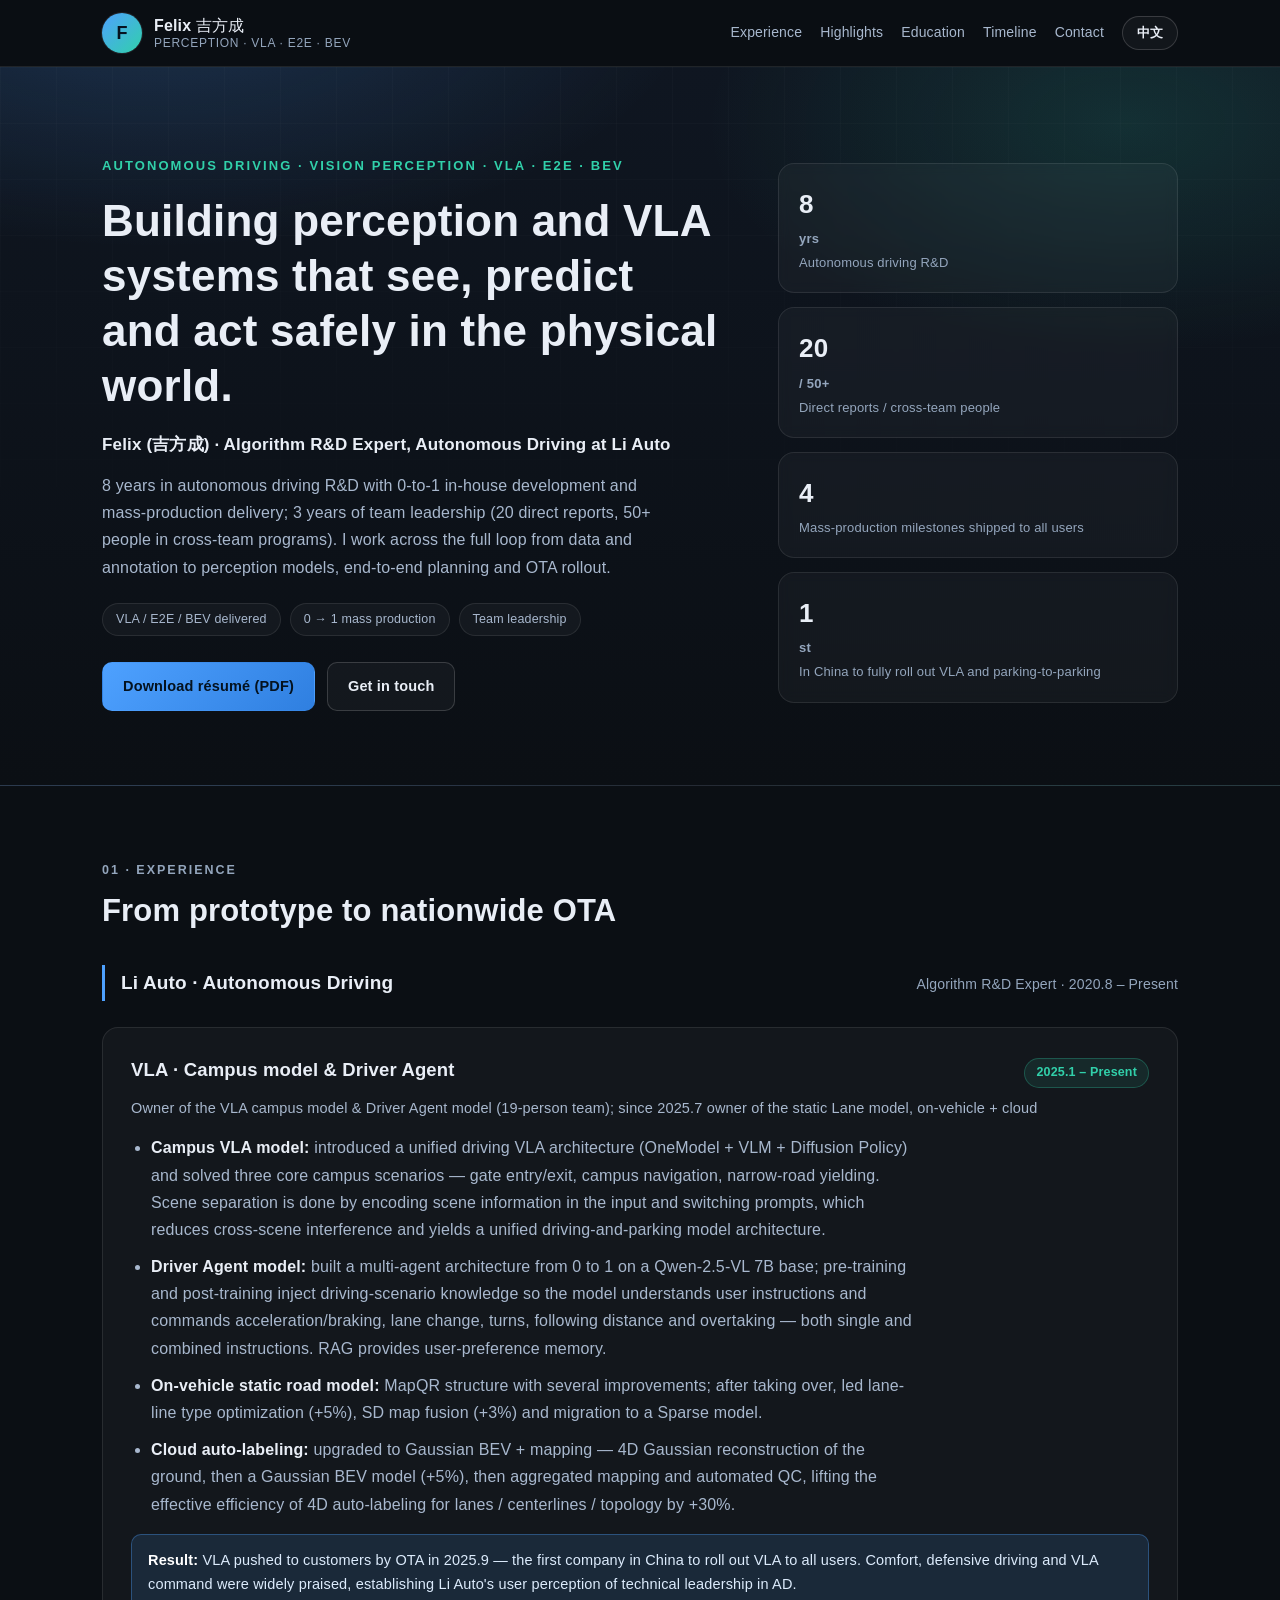
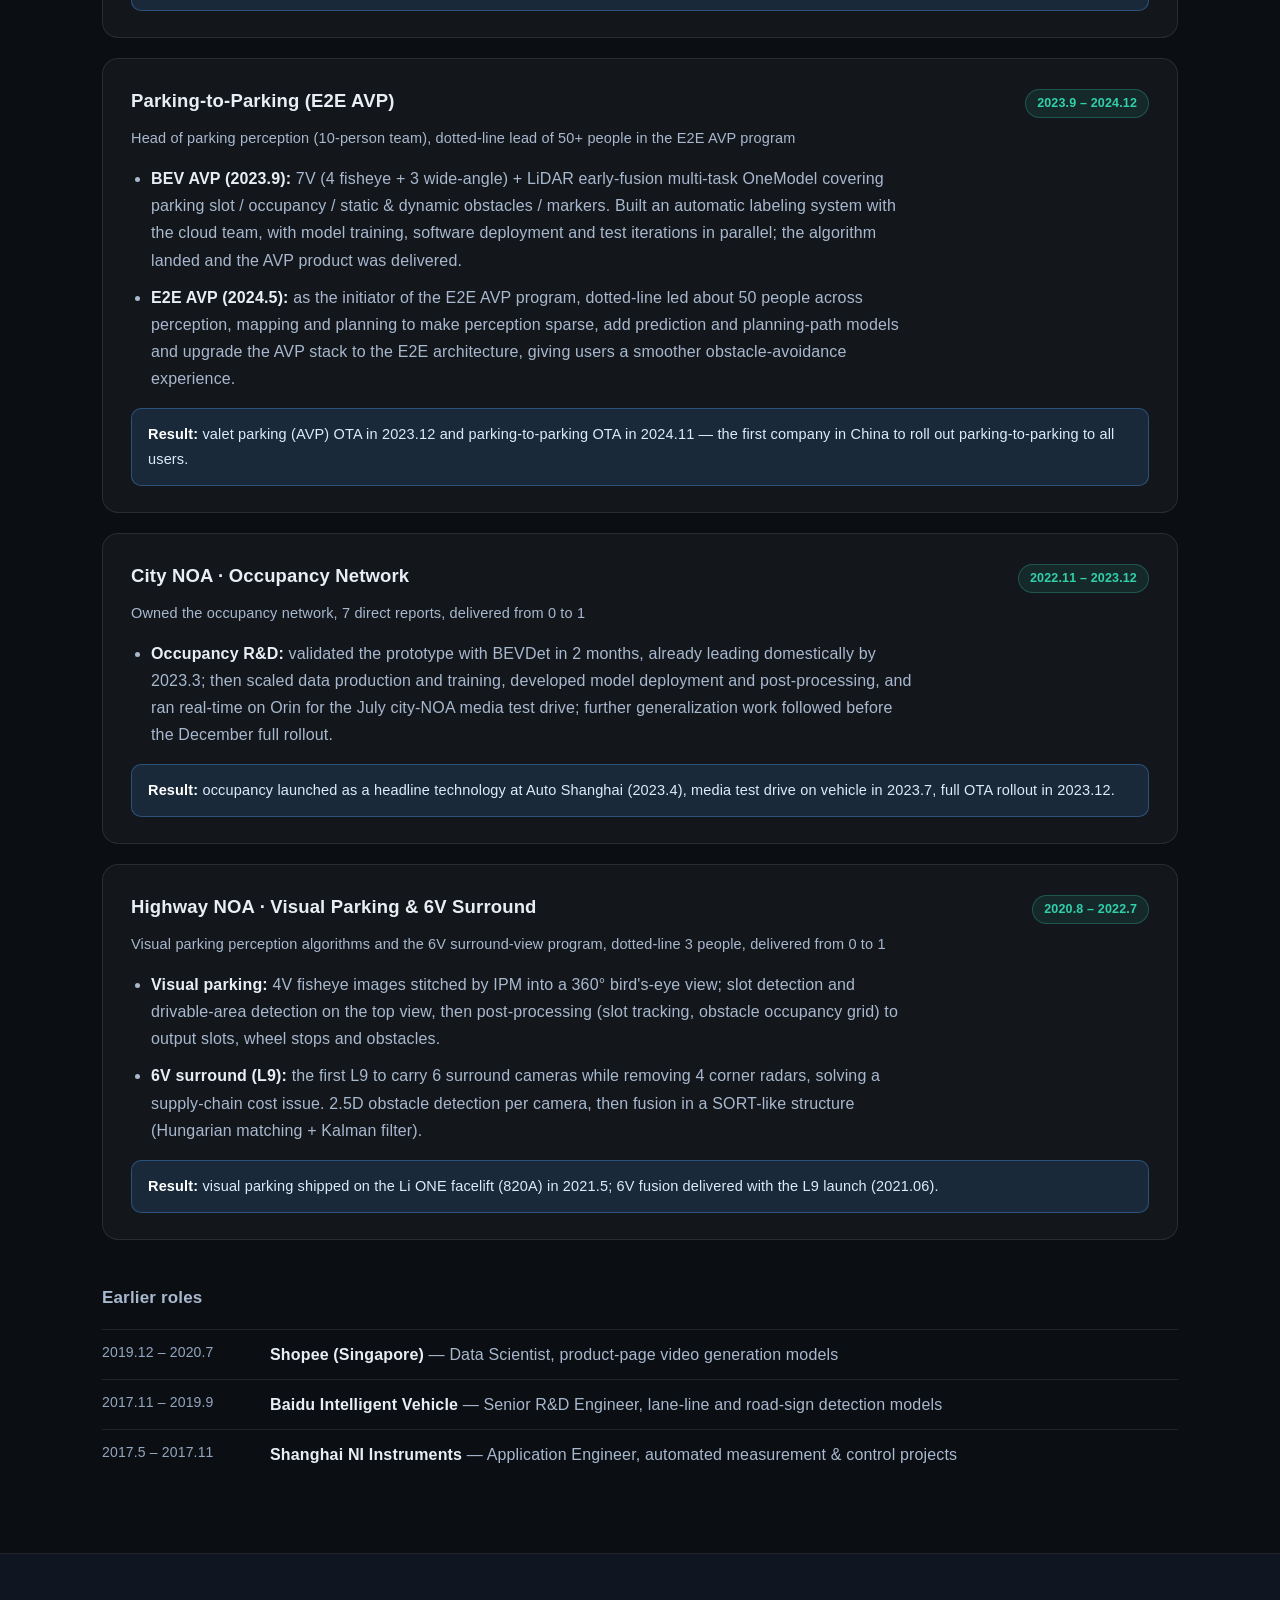
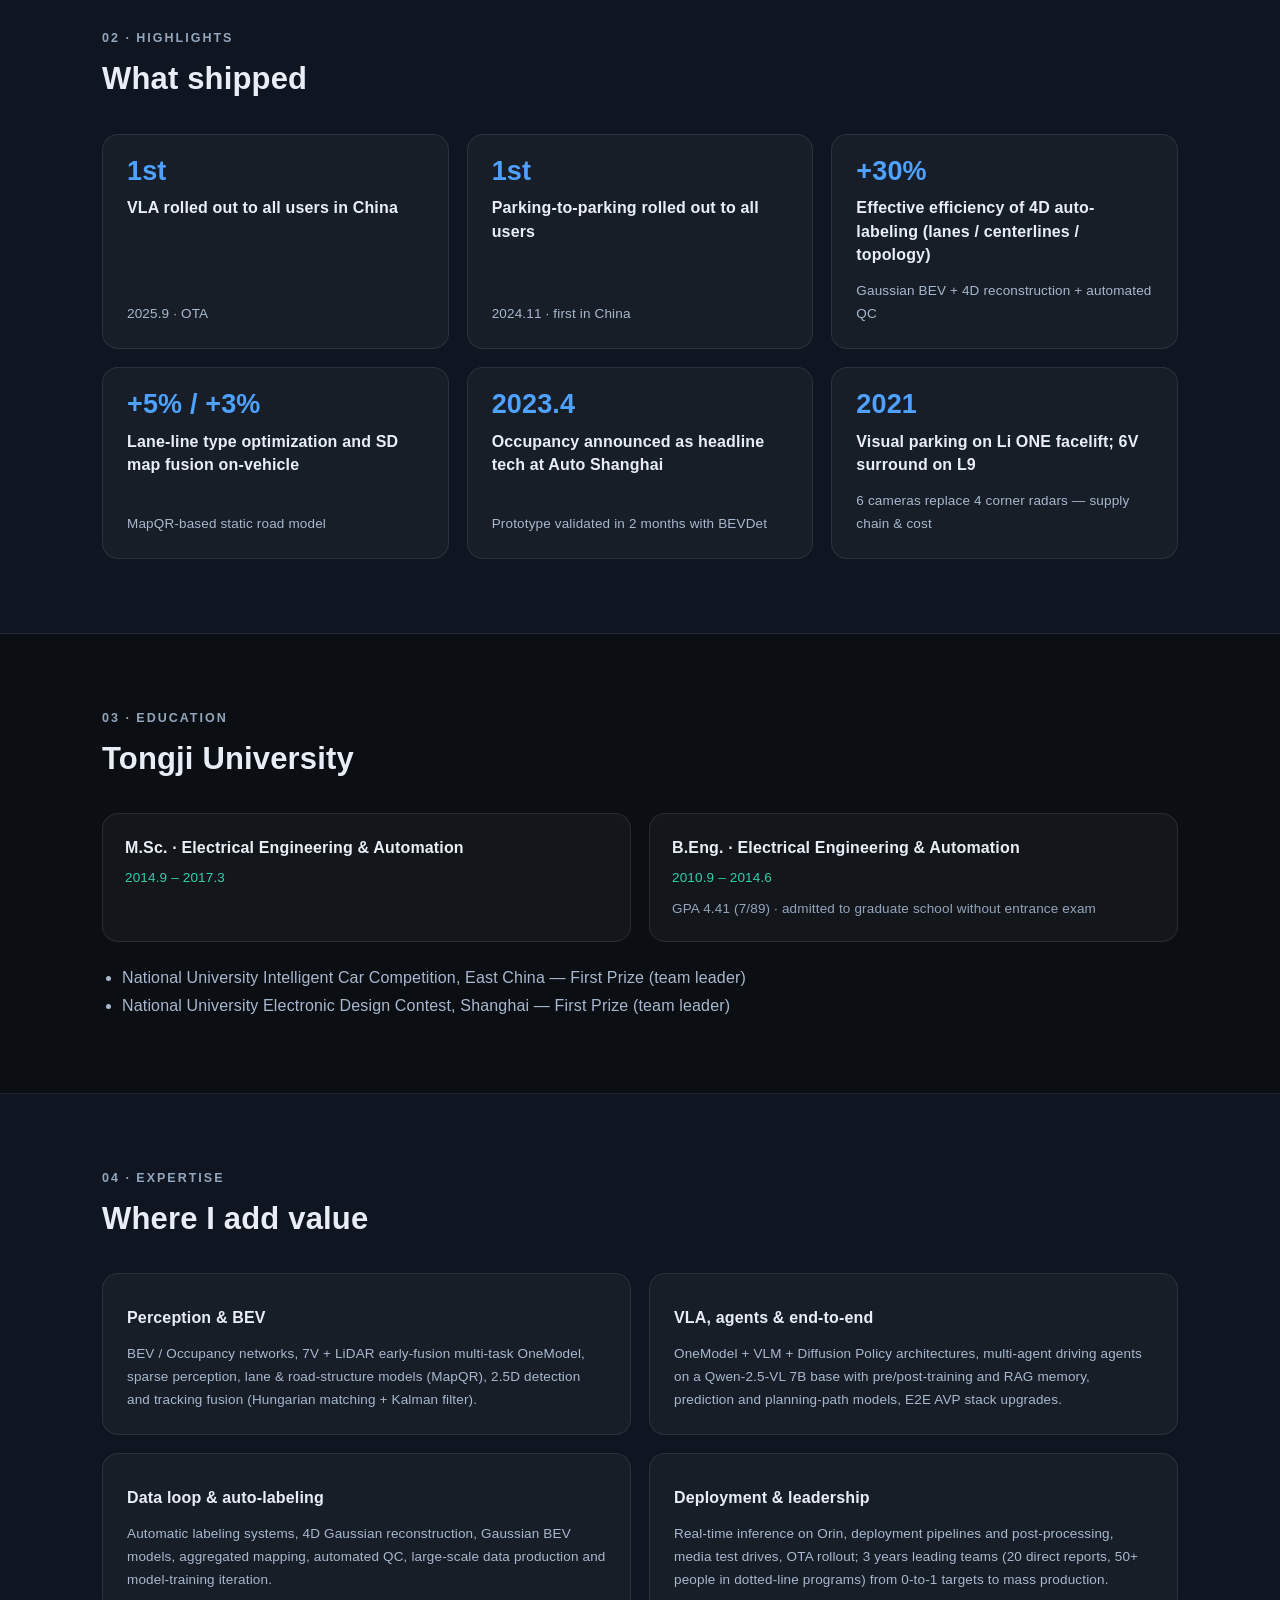
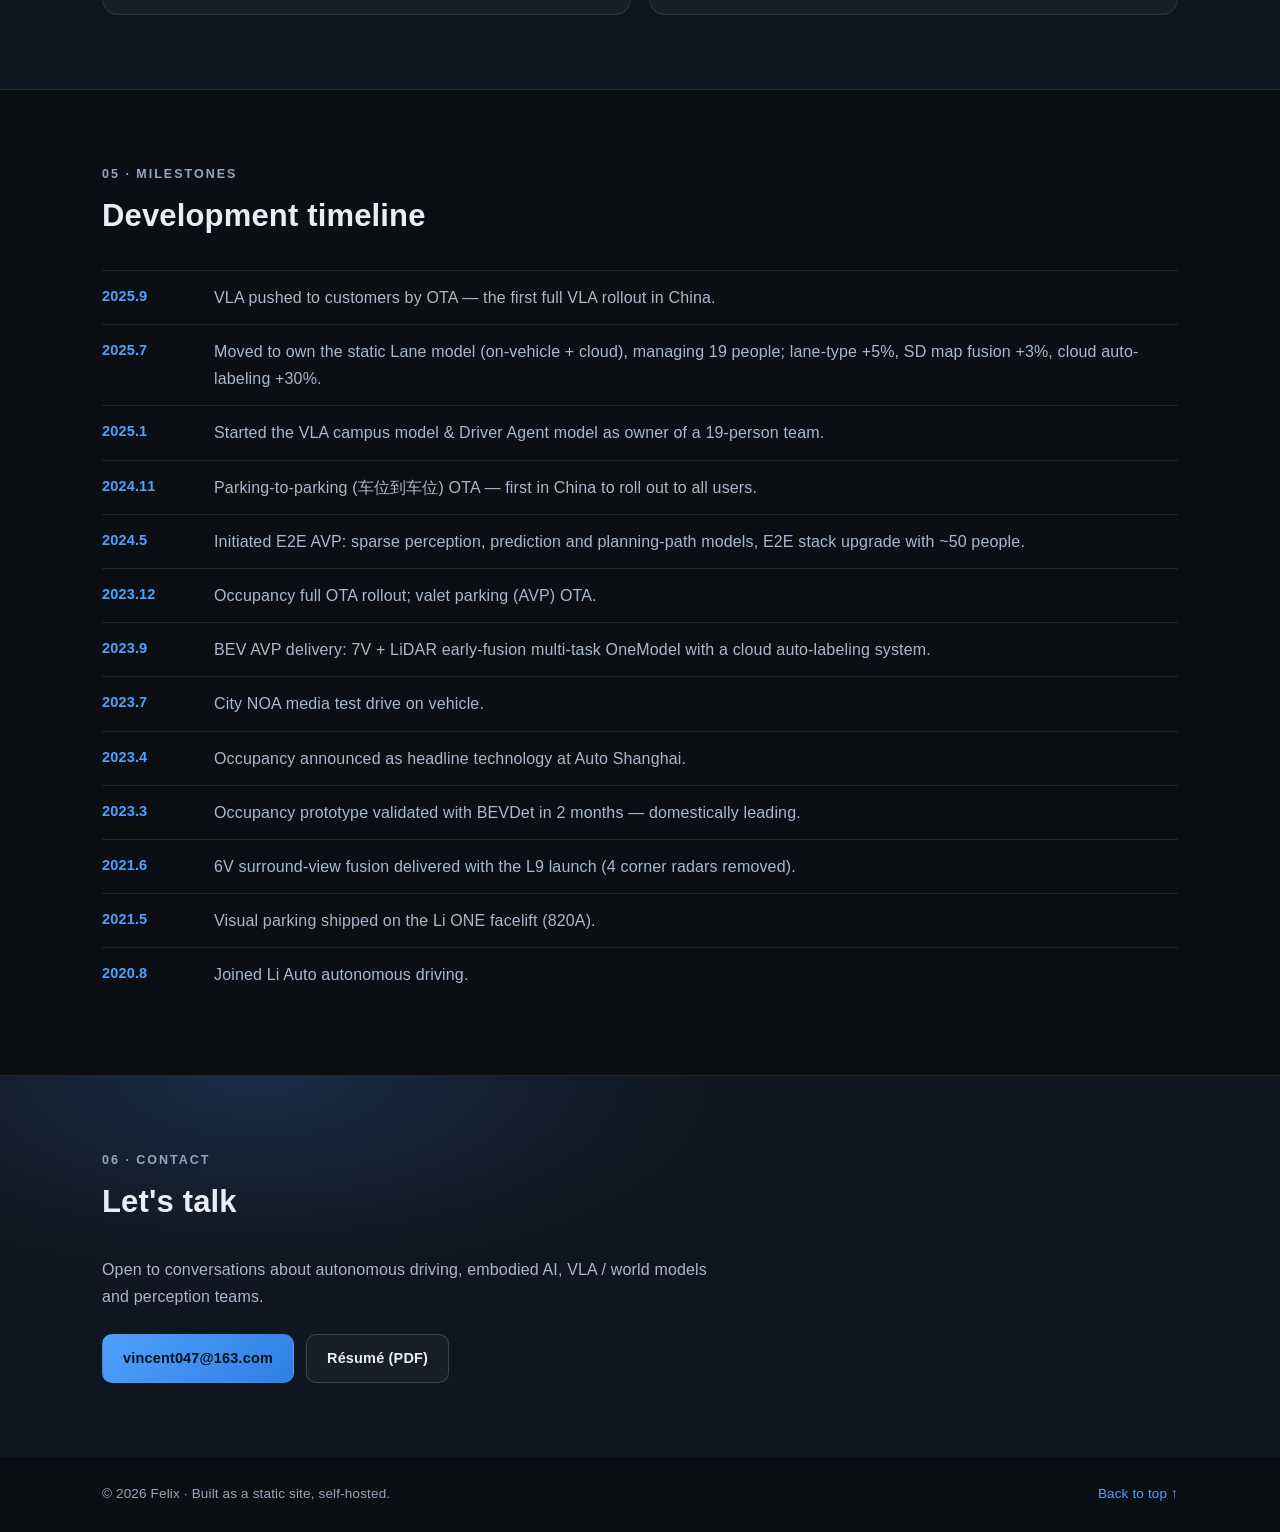
==== index.html @ 9f92edc9 "Personal site: perception · VLA · E2E · BEV (bilingual static page)" ====
<!DOCTYPE html>
<html lang="en">
<head>
<meta charset="utf-8">
<meta name="viewport" content="width=device-width, initial-scale=1">
<title>Felix 吉方成｜自动驾驶感知 · VLA · E2E · BEV</title>
<meta name="description" content="Felix（吉方成），理想汽车自动驾驶算法研发专家。8 年智能驾驶研发经历，3 年团队管理经验（实线 20 人 / 虚线 50+ 人），负责 VLA、E2E 车位到车位、BEV Occupancy、周视 6V 等从 0 到 1 自研与量产落地项目。">
<meta name="author" content="Felix">
<meta name="theme-color" content="#0b0f14">
<link rel="canonical" href="https://fangchengji.github.io/">
<link rel="icon" href="assets/img/favicon.svg" type="image/svg+xml">
<meta property="og:type" content="profile">
<meta property="og:title" content="Felix 吉方成｜自动驾驶感知 · VLA · E2E · BEV">
<meta property="og:description" content="8 年智能驾驶研发 · 3 年团队管理 · VLA / E2E / BEV 量产落地">
<link rel="stylesheet" href="assets/css/style.css">
<script type="application/ld+json">
{
  "@context": "https://schema.org",
  "@type": "Person",
  "url": "https://fangchengji.github.io/",
  "name": "Felix",
  "alternateName": "吉方成",
  "jobTitle": "自动驾驶算法研发专家 / Autonomous Driving Algorithm Expert",
  "worksFor": { "@type": "Organization", "name": "理想汽车", "alternateName": "Li Auto" },
  "alumniOf": { "@type": "CollegeOrUniversity", "name": "同济大学", "alternateName": "Tongji University" },
  "knowsAbout": ["Autonomous Driving", "Vision Perception", "VLA", "End-to-End Planning", "BEV", "Occupancy Network", "Data Loop"],
  "email": "mailto:vincent047@163.com",
  "sameAs": ["https://github.com/fangchengji"]
}
</script>
</head>
<body>

<header class="site-head" id="top">
  <div class="wrap head-inner">
    <a class="brand" href="#top">
      <span class="avatar">
        <span class="avatar-mono">F</span>
        <img src="assets/img/myphoto.jpg" alt="Felix" onerror="this.style.display='none'">
      </span>
      <span class="brand-text">
        <strong>Felix <span class="cn">吉方成</span></strong>
        <em>Perception · VLA · E2E · BEV</em>
      </span>
    </a>
    <nav class="menu">
      <a href="#experience" data-en="Experience" data-zh="工作经历">Experience</a>
      <a href="#highlights" data-en="Highlights" data-zh="代表成果">Highlights</a>
      <a href="#education" data-en="Education" data-zh="教育背景">Education</a>
      <a href="#news" data-en="Timeline" data-zh="项目时间线">Timeline</a>
      <a href="#contact" data-en="Contact" data-zh="联系方式">Contact</a>
      <button class="lang-toggle" id="langBtn" type="button" aria-label="Switch language">中文</button>
    </nav>
  </div>
</header>

<main>

<!-- ================= HERO ================= -->
<section class="hero">
  <div class="wrap hero-inner">
    <div class="hero-copy">
      <p class="kicker" data-en="Autonomous Driving · Vision Perception · VLA · E2E · BEV"
         data-zh="自动驾驶 · 视觉感知 · VLA · E2E · BEV">Autonomous Driving · Vision Perception · VLA · E2E · BEV</p>
      <h1 data-en="Building perception and VLA systems that see, predict and act safely in the physical world."
          data-zh="让智能驾驶系统看懂、预测，并在物理世界中安全地行动。">Building perception and VLA systems that see, predict and act safely in the physical world.</h1>
      <p class="hero-role" data-en="Felix (吉方成) · Algorithm R&amp;D Expert, Autonomous Driving at Li Auto"
         data-zh="Felix（吉方成）· 理想汽车 自动驾驶 算法研发专家">Felix (吉方成) · Algorithm R&amp;D Expert, Autonomous Driving at Li Auto</p>
      <p class="hero-focus" data-en="8 years in autonomous driving R&amp;D with 0-to-1 in-house development and mass-production delivery; 3 years of team leadership (20 direct reports, 50+ people in cross-team programs). I work across the full loop from data and annotation to perception models, end-to-end planning and OTA rollout."
         data-zh="8 年智能驾驶研发经历，有 0-1 自研量产落地经验；3 年团队管理经验，实线带 20 人团队，有虚线负责 50+ 人项目经验。工作在数据与标注、感知模型、端到端规划到 OTA 推送的完整闭环上。">8 years in autonomous driving R&amp;D with 0-to-1 in-house development and mass-production delivery; 3 years of team leadership (20 direct reports, 50+ people in cross-team programs). I work across the full loop from data and annotation to perception models, end-to-end planning and OTA rollout.</p>
      <div class="chips">
        <span class="chip" data-en="VLA / E2E / BEV delivered" data-zh="VLA / E2E / BEV 项目落地">VLA / E2E / BEV delivered</span>
        <span class="chip" data-en="0 → 1 mass production" data-zh="0 → 1 自研量产">0 → 1 mass production</span>
        <span class="chip" data-en="Team leadership" data-zh="团队管理">Team leadership</span>
      </div>
      <div class="actions">
        <a class="btn btn-primary" href="assets/Felix-resume-v0.4.3.pdf" download
           data-en="Download résumé (PDF)" data-zh="下载简历（PDF）">Download résumé (PDF)</a>
        <a class="btn" href="#contact" data-en="Get in touch" data-zh="联系我">Get in touch</a>
      </div>
    </div>

    <aside class="hero-stats">
      <div class="stat">
        <b>8<span data-en=" yrs" data-zh=" 年"> yrs</span></b>
        <span data-en="Autonomous driving R&amp;D" data-zh="智能驾驶研发经历">Autonomous driving R&amp;D</span>
      </div>
      <div class="stat">
        <b>20<span data-en=" / 50+" data-zh=" / 50+"> / 50+</span></b>
        <span data-en="Direct reports / cross-team people" data-zh="实线团队 / 虚线项目人数">Direct reports / cross-team people</span>
      </div>
      <div class="stat">
        <b>4</b>
        <span data-en="Mass-production milestones shipped to all users" data-zh="国内/全量量产交付里程碑">Mass-production milestones shipped to all users</span>
      </div>
      <div class="stat">
        <b>1<span data-en="st" data-zh="st">st</span></b>
        <span data-en="In China to fully roll out VLA and parking-to-parking" data-zh="国内首个 VLA / 车位到车位全量推送">In China to fully roll out VLA and parking-to-parking</span>
      </div>
    </aside>
  </div>
</section>

<!-- ================= EXPERIENCE ================= -->
<section id="experience" class="section">
  <div class="wrap">
    <p class="section-kicker" data-en="01 · Experience" data-zh="01 · 工作经历">01 · Experience</p>
    <h2 data-en="From prototype to nationwide OTA" data-zh="从原型验证到全量 OTA 推送">From prototype to nationwide OTA</h2>

    <div class="org-head">
      <div class="org-name"><span data-en="Li Auto · Autonomous Driving" data-zh="理想汽车 · 自动驾驶">Li Auto · Autonomous Driving</span></div>
      <div class="org-role" data-en="Algorithm R&amp;D Expert · 2020.8 – Present" data-zh="算法研发专家 · 2020.8 – 至今">Algorithm R&amp;D Expert · 2020.8 – Present</div>
    </div>

    <!-- VLA -->
    <article class="project">
      <header>
        <h3><span data-en="VLA · Campus model &amp; Driver Agent" data-zh="VLA 项目">VLA · Campus model &amp; Driver Agent</span>
          <span class="period">2025.1 – <span data-en="Present" data-zh="至今">Present</span></span></h3>
        <p class="role" data-en="Owner of the VLA campus model &amp; Driver Agent model (19-person team); since 2025.7 owner of the static Lane model, on-vehicle + cloud"
           data-zh="VLA 园区模型 &amp; 司机 Agent 模型负责人，管理 19 人团队；2025.7 起负责静态模型（Lane model）车端与云端">Owner of the VLA campus model &amp; Driver Agent model (19-person team); since 2025.7 owner of the static Lane model, on-vehicle + cloud</p>
      </header>
      <ul>
        <li data-en="<b>Campus VLA model:</b> introduced a unified driving VLA architecture (OneModel + VLM + Diffusion Policy) and solved three core campus scenarios — gate entry/exit, campus navigation, narrow-road yielding. Scene separation is done by encoding scene information in the input and switching prompts, which reduces cross-scene interference and yields a unified driving-and-parking model architecture."
            data-zh="<b>VLA 园区模型：</b>提出行车 VLA 统一架构（OneModel + VLM + Diffusion Policy），结合园区场景重点解决 3 大问题——进出园区闸机 / 园区导航 / 窄路绕行让行；模型通过输入编码场景信息和切换 Prompt 进行场景区分，减少行车场景互相影响，形成行泊统一模型架构。"><b>Campus VLA model:</b> unified driving VLA architecture (OneModel + VLM + Diffusion Policy) solving gate entry/exit, campus navigation and narrow-road yielding; scene separation via encoded scene information and prompt switching, forming a unified driving-parking architecture.</li>
        <li data-en="<b>Driver Agent model:</b> built a multi-agent architecture from 0 to 1 on a Qwen-2.5-VL 7B base; pre-training and post-training inject driving-scenario knowledge so the model understands user instructions and commands acceleration/braking, lane change, turns, following distance and overtaking — both single and combined instructions. RAG provides user-preference memory."
            data-zh="<b>司机 Agent 模型：</b>与团队从 0 到 1 搭建 multi-agent 架构，以 Qwen-2.5-VL 7B 为基座，通过预训练和后训练注入驾驶场景知识，实现理解用户指令进行指挥加减速 / 变道 / 左右转 / 跟车远近 / 超车等动作，支持单指令与组合指令；并通过 RAG 技术实现用户偏好记忆功能。"><b>Driver Agent model:</b> multi-agent architecture from 0 to 1 on a Qwen-2.5-VL 7B base; pre/post-training inject driving knowledge; understands and executes acceleration, lane change, turns, following distance, overtaking (single and combined instructions); RAG-based preference memory.</li>
        <li data-en="<b>On-vehicle static road model:</b> MapQR structure with several improvements; after taking over, led lane-line type optimization (+5%), SD map fusion (+3%) and migration to a Sparse model."
            data-zh="<b>车端静态道路模型：</b>采用 MapQR 结构并结合多项改进；接手后带团队完成车道线类型优化（+5%）、SD 地图融合（+3%）、升级为 Sparse 模型方案等工作。"><b>On-vehicle static road model:</b> MapQR structure with multiple improvements; led lane-type optimization (+5%), SD map fusion (+3%) and migration to a sparse model.</li>
        <li data-en="<b>Cloud auto-labeling:</b> upgraded to Gaussian BEV + mapping — 4D Gaussian reconstruction of the ground, then a Gaussian BEV model (+5%), then aggregated mapping and automated QC, lifting the effective efficiency of 4D auto-labeling for lanes / centerlines / topology by +30%."
            data-zh="<b>云端自动标注：</b>方案升级为高斯 BEV + 建图。先对地面进行 4D 高斯重建，再接高斯 BEV 模型（+5%），最后进行聚合建图和自动化质检，实现道路车道线 / 中心线 / 拓扑 4D 自动标注有效率提升 +30%。"><b>Cloud auto-labeling:</b> Gaussian BEV + mapping — 4D Gaussian ground reconstruction, Gaussian BEV model (+5%), aggregated mapping and automated QC → +30% effective efficiency on 4D lane/centerline/topology auto-labeling.</li>
      </ul>
      <p class="result" data-en="<b>Result:</b> VLA pushed to customers by OTA in 2025.9 — the first company in China to roll out VLA to all users. Comfort, defensive driving and VLA command were widely praised, establishing Li Auto's user perception of technical leadership in AD."
         data-zh="<b>成果：</b>2025.9 VLA 项目 OTA 推送用户，是国内首个 VLA 全量推送用户的企业。舒适性 / 防御驾驶 / VLA 指挥获得用户广泛好评，为理想汽车在智驾领域树立技术领先的用户心智。"><b>Result:</b> VLA OTA-pushed to customers in 2025.9 — the first company in China to fully roll out VLA to all users.</p>
    </article>

    <!-- E2E AVP -->
    <article class="project">
      <header>
        <h3><span data-en="Parking-to-Parking (E2E AVP)" data-zh="车位到车位（E2E AVP）">Parking-to-Parking (E2E AVP)</span>
          <span class="period">2023.9 – 2024.12</span></h3>
        <p class="role" data-en="Head of parking perception (10-person team), dotted-line lead of 50+ people in the E2E AVP program"
           data-zh="泊车感知负责人，管理 10 人团队，虚线 lead 50+ 人共同开展 E2E AVP 项目">Head of parking perception (10-person team), dotted-line lead of 50+ people in the E2E AVP program</p>
      </header>
      <ul>
        <li data-en="<b>BEV AVP (2023.9):</b> 7V (4 fisheye + 3 wide-angle) + LiDAR early-fusion multi-task OneModel covering parking slot / occupancy / static &amp; dynamic obstacles / markers. Built an automatic labeling system with the cloud team, with model training, software deployment and test iterations in parallel; the algorithm landed and the AVP product was delivered."
            data-zh="<b>2023 年 9 月 BEV AVP：</b>负责 BEV 感知算法研发，采用 7V（4 鱼眼 + 3 广角）+ Lidar 的前融合多任务 Onemodel 方案，子任务包括车位 / Occupancy / 动静障碍物 / Marker；与云端协作搭建数据自动标注系统，同步进行模型训练和软件部署、测试迭代，最终算法落地并完成 AVP 产品交付。"><b>BEV AVP (2023.9):</b> 7V (4 fisheye + 3 wide) + LiDAR early-fusion multi-task OneModel for slots, occupancy, obstacles and markers; joint auto-labeling system with cloud; product delivered.</li>
        <li data-en="<b>E2E AVP (2024.5):</b> as the initiator of the E2E AVP program, dotted-line led about 50 people across perception, mapping and planning to make perception sparse, add prediction and planning-path models and upgrade the AVP stack to the E2E architecture, giving users a smoother obstacle-avoidance experience."
            data-zh="<b>2024 年 5 月 E2E AVP：</b>作为 E2E AVP 项目的发起人，虚线带领感知 / 建图 / 规划约 50 人，完成感知 Sparse 化，新增预测和 Planning path 模型，将 AVP 技术栈升级到最新的 E2E 架构，为用户提供更丝滑的障碍物绕行体验。"><b>E2E AVP (2024.5):</b> initiator of the program; dotted-line led ~50 people across perception, mapping and planning to sparse perception + prediction and planning-path models, upgrading AVP to an end-to-end stack.</li>
      </ul>
      <p class="result" data-en="<b>Result:</b> valet parking (AVP) OTA in 2023.12 and parking-to-parking OTA in 2024.11 — the first company in China to roll out parking-to-parking to all users."
         data-zh="<b>成果：</b>2023 年 12 月自主代客泊车（AVP）OTA 推送用户，2024 年 11 月车位到车位 OTA 推送用户，是国内首个实现车位到车位全量用户推送的企业，在行业内建立了一定的技术领先。"><b>Result:</b> AVP OTA in 2023.12; parking-to-parking OTA in 2024.11 — first in China to fully roll out parking-to-parking.</p>
    </article>

    <!-- City NOA -->
    <article class="project">
      <header>
        <h3><span data-en="City NOA · Occupancy Network" data-zh="城市导航辅助驾驶（NOA）· 占用网络">City NOA · Occupancy Network</span>
          <span class="period">2022.11 – 2023.12</span></h3>
        <p class="role" data-en="Owned the occupancy network, 7 direct reports, delivered from 0 to 1"
           data-zh="负责占用网络（Occupancy）开发，实线带 7 人下属，从 0 到 1 完成交付目标">Owned the occupancy network, 7 direct reports, delivered from 0 to 1</p>
      </header>
      <ul>
        <li data-en="<b>Occupancy R&amp;D:</b> validated the prototype with BEVDet in 2 months, already leading domestically by 2023.3; then scaled data production and training, developed model deployment and post-processing, and ran real-time on Orin for the July city-NOA media test drive; further generalization work followed before the December full rollout."
            data-zh="<b>Occupancy 研发：</b>用 2 个月时间以 Bevdet 快速完成原型技术探索验证，23 年 3 月在国内处于领先地位；之后进行规模化数据生产和模型训练，并开发模型部署和后处理，在 Orin 上流畅实时运行，完成 7 月的城市 NOA 媒体试驾；此后进一步优化解决泛化问题，在 12 月全量推送用户。"><b>Occupancy R&amp;D:</b> BEVDet prototype validated in 2 months (domestically leading by 2023.3); scaled data production and training; deployment and post-processing; real-time on Orin for the July city-NOA media test drive; generalization fixes before the December full rollout.</li>
      </ul>
      <p class="result" data-en="<b>Result:</b> occupancy launched as a headline technology at Auto Shanghai (2023.4), media test drive on vehicle in 2023.7, full OTA rollout in 2023.12."
         data-zh="<b>成果：</b>2023 年 4 月上海车展主打发布 Occupancy，并在 7 月上车媒体试驾，12 月全量 OTA 推送用户。"><b>Result:</b> occupancy announced at Auto Shanghai 2023.4, media test drive 2023.7, full OTA rollout 2023.12.</p>
    </article>

    <!-- Highway NOA -->
    <article class="project">
      <header>
        <h3><span data-en="Highway NOA · Visual Parking &amp; 6V Surround" data-zh="高速导航辅助驾驶（NOA）· 视觉泊车与周视 6V">Highway NOA · Visual Parking &amp; 6V Surround</span>
          <span class="period">2020.8 – 2022.7</span></h3>
        <p class="role" data-en="Visual parking perception algorithms and the 6V surround-view program, dotted-line 3 people, delivered from 0 to 1"
           data-zh="负责开发视觉泊车感知算法和周视 6V 项目，虚线带 3 人，从 0 到 1 完成交付目标">Visual parking perception algorithms and the 6V surround-view program, dotted-line 3 people, delivered from 0 to 1</p>
      </header>
      <ul>
        <li data-en="<b>Visual parking:</b> 4V fisheye images stitched by IPM into a 360° bird's-eye view; slot detection and drivable-area detection on the top view, then post-processing (slot tracking, obstacle occupancy grid) to output slots, wheel stops and obstacles."
            data-zh="<b>视觉泊车：</b>基于 4V 鱼眼相机图像，IPM 拼接为俯视 360 度图像，在俯视图上用模型进行车位检测和可行驶区域检测；再经过后处理（车位跟踪，障碍物栅格建图），最终输出车位、阻车器、障碍物。"><b>Visual parking:</b> 4V fisheye → IPM-stitched 360° bird's-eye view; slot and drivable-area detection, then post-processing (slot tracking, occupancy grid) to output slots, wheel stops and obstacles.</li>
        <li data-en="<b>6V surround (L9):</b> the first L9 to carry 6 surround cameras while removing 4 corner radars, solving a supply-chain cost issue. 2.5D obstacle detection per camera, then fusion in a SORT-like structure (Hungarian matching + Kalman filter)."
            data-zh="<b>周视 6V：</b>L9 首次搭载 6 路周视相机，并取消 4 个角雷达，解决供应链问题并降本；方案在周视 6 个相机分别进行 2.5D 障碍物检测，再将检测结果进行融合；融合采用与 SORT 类似的结构，匈牙利匹配 + 卡尔曼滤波。"><b>6V surround (L9):</b> first L9 with 6 surround cameras and no corner radars (supply chain + cost); per-camera 2.5D obstacle detection fused with Hungarian matching + Kalman filter.</li>
      </ul>
      <p class="result" data-en="<b>Result:</b> visual parking shipped on the Li ONE facelift (820A) in 2021.5; 6V fusion delivered with the L9 launch (2021.06)."
         data-zh="<b>成果：</b>视觉泊车 2021 年 5 月在理想 One 改款（820A）上线，6V 融合随 L9 发布（21.06）交付。"><b>Result:</b> visual parking shipped on Li ONE facelift (820A) 2021.5; 6V fusion delivered with L9 launch (2021.06).</p>
    </article>

    <h3 class="sub-head" data-en="Earlier roles" data-zh="早期经历">Earlier roles</h3>
    <ul class="timeline-list">
      <li>
        <span class="when">2019.12 – 2020.7</span>
        <span class="what"><b>Shopee (Singapore)</b> — <span data-en="Data Scientist, product-page video generation models" data-zh="Data Scientist，从事商品主页视频生成模型研发">Data Scientist, product-page video generation models</span></span>
      </li>
      <li>
        <span class="when">2017.11 – 2019.9</span>
        <span class="what"><b data-en="Baidu Intelligent Vehicle" data-zh="百度智能汽车事业部">Baidu Intelligent Vehicle</b> — <span data-en="Senior R&amp;D Engineer, lane-line and road-sign detection models" data-zh="高级研发工程师，从事车道线 / 道路标牌检测模型研发">Senior R&amp;D Engineer, lane-line and road-sign detection models</span></span>
      </li>
      <li>
        <span class="when">2017.5 – 2017.11</span>
        <span class="what"><b data-en="Shanghai NI Instruments" data-zh="上海 NI 仪器有限公司">Shanghai NI Instruments</b> — <span data-en="Application Engineer, automated measurement &amp; control projects" data-zh="应用工程师，从事自动化测控项目研发和技术支持">Application Engineer, automated measurement &amp; control projects</span></span>
      </li>
    </ul>
  </div>
</section>

<!-- ================= HIGHLIGHTS ================= -->
<section id="highlights" class="section alt">
  <div class="wrap">
    <p class="section-kicker" data-en="02 · Highlights" data-zh="02 · 代表成果">02 · Highlights</p>
    <h2 data-en="What shipped" data-zh="已交付的成果">What shipped</h2>
    <div class="grid">
      <div class="card">
        <b class="metric">1<span data-en="st" data-zh="st">st</span></b>
        <h4 data-en="VLA rolled out to all users in China" data-zh="国内首个 VLA 全量推送用户">VLA rolled out to all users in China</h4>
        <p data-en="2025.9 · OTA" data-zh="2025.9 · OTA 推送">2025.9 · OTA</p>
      </div>
      <div class="card">
        <b class="metric">1<span data-en="st" data-zh="st">st</span></b>
        <h4 data-en="Parking-to-parking rolled out to all users" data-zh="国内首个车位到车位全量推送">Parking-to-parking rolled out to all users</h4>
        <p data-en="2024.11 · first in China" data-zh="2024.11 · 国内首个">2024.11 · first in China</p>
      </div>
      <div class="card">
        <b class="metric">+30%</b>
        <h4 data-en="Effective efficiency of 4D auto-labeling (lanes / centerlines / topology)" data-zh="道路车道线 / 中心线 / 拓扑 4D 自动标注有效率">Effective efficiency of 4D auto-labeling (lanes / centerlines / topology)</h4>
        <p data-en="Gaussian BEV + 4D reconstruction + automated QC" data-zh="高斯 BEV + 4D 重建 + 自动化质检">Gaussian BEV + 4D reconstruction + automated QC</p>
      </div>
      <div class="card">
        <b class="metric">+5% / +3%</b>
        <h4 data-en="Lane-line type optimization and SD map fusion on-vehicle" data-zh="车端车道线类型优化与 SD 地图融合">Lane-line type optimization and SD map fusion on-vehicle</h4>
        <p data-en="MapQR-based static road model" data-zh="基于 MapQR 的静态道路模型">MapQR-based static road model</p>
      </div>
      <div class="card">
        <b class="metric">2023.4</b>
        <h4 data-en="Occupancy announced as headline tech at Auto Shanghai" data-zh="上海车展主打发布 Occupancy">Occupancy announced as headline tech at Auto Shanghai</h4>
        <p data-en="Prototype validated in 2 months with BEVDet" data-zh="2 个月用 Bevdet 完成原型验证">Prototype validated in 2 months with BEVDet</p>
      </div>
      <div class="card">
        <b class="metric">2021</b>
        <h4 data-en="Visual parking on Li ONE facelift; 6V surround on L9" data-zh="视觉泊车上线理想 One 改款；L9 周视 6V">Visual parking on Li ONE facelift; 6V surround on L9</h4>
        <p data-en="6 cameras replace 4 corner radars — supply chain &amp; cost" data-zh="6 路周视替代 4 个角雷达，解决供应链并降本">6 cameras replace 4 corner radars — supply chain &amp; cost</p>
      </div>
    </div>
  </div>
</section>

<!-- ================= EDUCATION ================= -->
<section id="education" class="section">
  <div class="wrap">
    <p class="section-kicker" data-en="03 · Education" data-zh="03 · 教育背景">03 · Education</p>
    <h2 data-en="Tongji University" data-zh="同济大学">Tongji University</h2>
    <div class="two-col">
      <div class="edu">
        <b data-en="M.Sc. · Electrical Engineering &amp; Automation" data-zh="硕士 · 电气工程自动化">M.Sc. · Electrical Engineering &amp; Automation</b>
        <span class="when">2014.9 – 2017.3</span>
      </div>
      <div class="edu">
        <b data-en="B.Eng. · Electrical Engineering &amp; Automation" data-zh="本科 · 电气工程自动化">B.Eng. · Electrical Engineering &amp; Automation</b>
        <span class="when">2010.9 – 2014.6</span>
        <span class="note" data-en="GPA 4.41 (7/89) · admitted to graduate school without entrance exam" data-zh="GPA 4.41（7/89）· 免试推荐研究生">GPA 4.41 (7/89) · admitted to graduate school without entrance exam</span>
      </div>
    </div>
    <ul class="awards">
      <li data-en="National University Intelligent Car Competition, East China — First Prize (team leader)" data-zh="全国大学生智能车竞赛华东赛区一等奖（队长）">National University Intelligent Car Competition, East China — First Prize (team leader)</li>
      <li data-en="National University Electronic Design Contest, Shanghai — First Prize (team leader)" data-zh="全国大学生电子设计竞赛上海赛区一等奖（队长）">National University Electronic Design Contest, Shanghai — First Prize (team leader)</li>
    </ul>
  </div>
</section>

<!-- ================= SKILLS ================= -->
<section id="skills" class="section alt">
  <div class="wrap">
    <p class="section-kicker" data-en="04 · Expertise" data-zh="04 · 技术能力">04 · Expertise</p>
    <h2 data-en="Where I add value" data-zh="我的能力范围">Where I add value</h2>
    <div class="grid grid-2">
      <div class="card">
        <h4 data-en="Perception &amp; BEV" data-zh="感知与 BEV">Perception &amp; BEV</h4>
        <p data-en="BEV / Occupancy networks, 7V + LiDAR early-fusion multi-task OneModel, sparse perception, lane &amp; road-structure models (MapQR), 2.5D detection and tracking fusion (Hungarian matching + Kalman filter)." data-zh="BEV / Occupancy 网络、7V + Lidar 前融合多任务 OneModel、感知 Sparse 化、车道线/道路结构模型（MapQR）、2.5D 检测与跟踪融合（匈牙利匹配 + 卡尔曼滤波）。">BEV / Occupancy networks, 7V + LiDAR early-fusion multi-task OneModel, sparse perception, lane &amp; road-structure models (MapQR), 2.5D detection and tracking fusion.</p>
      </div>
      <div class="card">
        <h4 data-en="VLA, agents &amp; end-to-end" data-zh="VLA、Agent 与端到端">VLA, agents &amp; end-to-end</h4>
        <p data-en="OneModel + VLM + Diffusion Policy architectures, multi-agent driving agents on a Qwen-2.5-VL 7B base with pre/post-training and RAG memory, prediction and planning-path models, E2E AVP stack upgrades." data-zh="OneModel + VLM + Diffusion Policy 架构、以 Qwen-2.5-VL 7B 为基座的 multi-agent 司机模型（预训练/后训练 + RAG 记忆）、预测与 Planning path 模型、E2E AVP 技术栈升级。">OneModel + VLM + Diffusion Policy architectures, multi-agent driving agents on Qwen-2.5-VL 7B with pre/post-training and RAG memory, prediction and planning-path models, E2E stack upgrades.</p>
      </div>
      <div class="card">
        <h4 data-en="Data loop &amp; auto-labeling" data-zh="数据闭环与自动标注">Data loop &amp; auto-labeling</h4>
        <p data-en="Automatic labeling systems, 4D Gaussian reconstruction, Gaussian BEV models, aggregated mapping, automated QC, large-scale data production and model-training iteration." data-zh="数据自动标注系统、4D 高斯重建、高斯 BEV 模型、聚合建图、自动化质检、规模化数据生产与模型训练迭代。">Automatic labeling systems, 4D Gaussian reconstruction, Gaussian BEV models, aggregated mapping, automated QC, large-scale data production and training iteration.</p>
      </div>
      <div class="card">
        <h4 data-en="Deployment &amp; leadership" data-zh="部署与团队管理">Deployment &amp; leadership</h4>
        <p data-en="Real-time inference on Orin, deployment pipelines and post-processing, media test drives, OTA rollout; 3 years leading teams (20 direct reports, 50+ people in dotted-line programs) from 0-to-1 targets to mass production." data-zh="Orin 上实时推理、部署链路与后处理、媒体试驾、OTA 全量推送；3 年团队管理经验（实线 20 人，虚线 50+ 人），从 0 到 1 交付目标到量产落地。">Real-time inference on Orin, deployment pipelines and post-processing, media test drives, OTA rollout; 3 years leading teams (20 direct reports, 50+ dotted-line) from 0-to-1 targets to mass production.</p>
      </div>
    </div>
  </div>
</section>

<!-- ================= NEWS / TIMELINE ================= -->
<section id="news" class="section">
  <div class="wrap">
    <p class="section-kicker" data-en="05 · Milestones" data-zh="05 · 项目时间线">05 · Milestones</p>
    <h2 data-en="Development timeline" data-zh="研发时间线">Development timeline</h2>
    <ul class="news">
      <li><span class="when">2025.9</span><span class="what" data-en="VLA pushed to customers by OTA — the first full VLA rollout in China." data-zh="VLA 项目 OTA 推送用户，国内首个 VLA 全量推送。">VLA pushed to customers by OTA — the first full VLA rollout in China.</span></li>
      <li><span class="when">2025.7</span><span class="what" data-en="Moved to own the static Lane model (on-vehicle + cloud), managing 19 people; lane-type +5%, SD map fusion +3%, cloud auto-labeling +30%." data-zh="组织调整转为负责静态模型（Lane model）车端与云端，管理 19 人；车道线类型 +5%、SD 地图融合 +3%、云端自动标注 +30%。">Moved to own the static Lane model (on-vehicle + cloud), managing 19 people; lane-type +5%, SD map fusion +3%, cloud auto-labeling +30%.</span></li>
      <li><span class="when">2025.1</span><span class="what" data-en="Started the VLA campus model &amp; Driver Agent model as owner of a 19-person team." data-zh="VLA 园区模型 &amp; 司机 Agent 模型负责人，管理 19 人团队。">Started the VLA campus model &amp; Driver Agent model as owner of a 19-person team.</span></li>
      <li><span class="when">2024.11</span><span class="what" data-en="Parking-to-parking (车位到车位) OTA — first in China to roll out to all users." data-zh="车位到车位 OTA 推送用户，国内首个全量用户推送。">Parking-to-parking OTA — first in China to roll out to all users.</span></li>
      <li><span class="when">2024.5</span><span class="what" data-en="Initiated E2E AVP: sparse perception, prediction and planning-path models, E2E stack upgrade with ~50 people." data-zh="发起 E2E AVP 项目：感知 Sparse 化，新增预测和 Planning path 模型，虚线带领约 50 人升级 E2E 架构。">Initiated E2E AVP: sparse perception, prediction and planning-path models, E2E stack upgrade with ~50 people.</span></li>
      <li><span class="when">2023.12</span><span class="what" data-en="Occupancy full OTA rollout; valet parking (AVP) OTA." data-zh="Occupancy 全量 OTA 推送；自主代客泊车（AVP）OTA 推送。">Occupancy full OTA rollout; valet parking (AVP) OTA.</span></li>
      <li><span class="when">2023.9</span><span class="what" data-en="BEV AVP delivery: 7V + LiDAR early-fusion multi-task OneModel with a cloud auto-labeling system." data-zh="BEV AVP 交付：7V + Lidar 前融合多任务 Onemodel，与云端协作搭建数据自动标注系统。">BEV AVP delivery: 7V + LiDAR early-fusion multi-task OneModel with a cloud auto-labeling system.</span></li>
      <li><span class="when">2023.7</span><span class="what" data-en="City NOA media test drive on vehicle." data-zh="城市 NOA 上车媒体试驾。">City NOA media test drive on vehicle.</span></li>
      <li><span class="when">2023.4</span><span class="what" data-en="Occupancy announced as headline technology at Auto Shanghai." data-zh="上海车展主打发布 Occupancy。">Occupancy announced as headline technology at Auto Shanghai.</span></li>
      <li><span class="when">2023.3</span><span class="what" data-en="Occupancy prototype validated with BEVDet in 2 months — domestically leading." data-zh="2 个月用 Bevdet 完成 Occupancy 原型探索验证，国内领先。">Occupancy prototype validated with BEVDet in 2 months — domestically leading.</span></li>
      <li><span class="when">2021.6</span><span class="what" data-en="6V surround-view fusion delivered with the L9 launch (4 corner radars removed)." data-zh="6V 融合随 L9 发布（21.06）交付，取消 4 个角雷达。">6V surround-view fusion delivered with the L9 launch (4 corner radars removed).</span></li>
      <li><span class="when">2021.5</span><span class="what" data-en="Visual parking shipped on the Li ONE facelift (820A)." data-zh="视觉泊车在理想 One 改款（820A）上线。">Visual parking shipped on the Li ONE facelift (820A).</span></li>
      <li><span class="when">2020.8</span><span class="what" data-en="Joined Li Auto autonomous driving." data-zh="加入理想汽车自动驾驶。">Joined Li Auto autonomous driving.</span></li>
    </ul>
  </div>
</section>

<!-- ================= CONTACT ================= -->
<section id="contact" class="section contact">
  <div class="wrap">
    <p class="section-kicker" data-en="06 · Contact" data-zh="06 · 联系方式">06 · Contact</p>
    <h2 data-en="Let's talk" data-zh="欢迎联系">Let's talk</h2>
    <p class="lead" data-en="Open to conversations about autonomous driving, embodied AI, VLA / world models and perception teams."
       data-zh="欢迎就自动驾驶、具身智能、VLA / 世界模型与感知团队相关话题交流。">Open to conversations about autonomous driving, embodied AI, VLA / world models and perception teams.</p>
    <div class="contact-grid">
      <a class="btn btn-primary" href="mailto:vincent047@163.com">vincent047@163.com</a>
      <a class="btn" href="assets/Felix-resume-v0.4.3.pdf" download data-en="Résumé (PDF)" data-zh="简历（PDF）">Résumé (PDF)</a>
    </div>
  </div>
</section>

</main>

<footer class="site-foot">
  <div class="wrap">
    <span data-en="© 2026 Felix · Built as a static site, self-hosted." data-zh="© 2026 Felix · 静态站点，自托管。">© 2026 Felix · Built as a static site, self-hosted.</span>
    <a href="#top" data-en="Back to top ↑" data-zh="回到顶部 ↑">Back to top ↑</a>
  </div>
</footer>

<script src="assets/js/site.js"></script>
</body>
</html>
---- assets/css/style.css ----
/* Felix · personal site — self-contained, no external requests */
:root{
  --bg:#0b0f14;
  --bg-2:#0f1621;
  --bg-3:#131c29;
  --panel:rgba(255,255,255,.035);
  --line:rgba(255,255,255,.09);
  --line-2:rgba(255,255,255,.16);
  --fg:#e9eef6;
  --fg-dim:#a8b8ce;
  --fg-dim-2:#94a6bd;
  --accent:#4ea1ff;
  --accent-2:#31d0aa;
  --amber:#ffb454;
  --radius:16px;
  --wrap:1120px;
}
*{box-sizing:border-box}
html{scroll-behavior:smooth;-webkit-text-size-adjust:100%}
body{
  margin:0;background:var(--bg);color:var(--fg);
  font:16px/1.7 -apple-system,BlinkMacSystemFont,"Segoe UI","PingFang SC","Hiragino Sans GB","Microsoft YaHei",Roboto,sans-serif;
  letter-spacing:.01em;
}
a{color:var(--accent);text-decoration:none}
a:hover{text-decoration:underline}
img{max-width:100%}
.wrap{max-width:var(--wrap);margin:0 auto;padding:0 22px}
.cn{font-weight:500}

/* ---------- header ---------- */
.site-head{
  position:sticky;top:0;z-index:50;
  backdrop-filter:blur(14px);-webkit-backdrop-filter:blur(14px);
  background:rgba(11,15,20,.78);border-bottom:1px solid var(--line);
}
.head-inner{display:flex;align-items:center;justify-content:space-between;gap:18px;height:66px}
.menu{align-items:center}
.brand{display:flex;align-items:center;gap:12px;color:var(--fg)}
.brand:hover{text-decoration:none}
.avatar{
  position:relative;width:40px;height:40px;border-radius:50%;overflow:hidden;flex:0 0 auto;
  background:linear-gradient(135deg,#4ea1ff,#31d0aa);
  display:grid;place-items:center;box-shadow:0 0 0 1px var(--line);
}
.avatar-mono{position:absolute;inset:0;display:grid;place-items:center;font-weight:700;color:#06121f;font-size:18px}
.avatar img{position:relative;width:100%;height:100%;object-fit:cover;display:block}
.brand-text{display:flex;flex-direction:column;line-height:1.25}
.brand-text strong{font-size:16px;font-weight:700}
.brand-text em{font-style:normal;font-size:12px;color:var(--fg-dim-2);letter-spacing:.06em;text-transform:uppercase}
.menu{display:flex;align-items:center;gap:18px;flex-wrap:wrap}
.menu a{color:var(--fg-dim);font-size:14px;font-weight:500}
.menu a:hover{color:var(--fg);text-decoration:none}
.lang-toggle{
  font:inherit;font-size:13px;font-weight:600;color:var(--fg);
  background:var(--panel);border:1px solid var(--line-2);border-radius:999px;
  padding:5px 14px;cursor:pointer;transition:.15s;
}
.lang-toggle:hover{background:rgba(78,161,255,.16);border-color:var(--accent)}

/* ---------- hero ---------- */
.hero{
  position:relative;overflow:hidden;
  background:
    radial-gradient(900px 420px at 12% -10%,rgba(78,161,255,.20),transparent 60%),
    radial-gradient(700px 380px at 88% 8%,rgba(49,208,170,.14),transparent 60%),
    linear-gradient(180deg,var(--bg-2),var(--bg));
  border-bottom:1px solid var(--line);
}
.hero::after{
  content:"";position:absolute;inset:0;pointer-events:none;opacity:.5;
  background-image:linear-gradient(rgba(255,255,255,.045) 1px,transparent 1px),
                   linear-gradient(90deg,rgba(255,255,255,.045) 1px,transparent 1px);
  background-size:56px 56px;
  mask-image:linear-gradient(180deg,rgba(0,0,0,.9),transparent 78%);
  -webkit-mask-image:linear-gradient(180deg,rgba(0,0,0,.9),transparent 78%);
}
.hero-inner{
  position:relative;z-index:1;
  display:grid;grid-template-columns:1.55fr 1fr;gap:56px;align-items:center;
  padding:88px 22px 74px;
}
.kicker{font-size:13px;letter-spacing:.16em;text-transform:uppercase;color:var(--accent-2);margin:0 0 16px;font-weight:600}
.hero h1{font-size:clamp(28px,3.9vw,44px);line-height:1.25;margin:0 0 18px;font-weight:750;letter-spacing:.005em}
.hero-role{color:var(--fg);font-weight:600;margin:0 0 12px;font-size:17px}
.hero-focus{color:var(--fg-dim);margin:0 0 22px;max-width:62ch}
.chips{display:flex;flex-wrap:wrap;gap:9px;margin-bottom:26px}
.chip{
  font-size:12.5px;color:var(--fg-dim);background:var(--panel);
  border:1px solid var(--line);border-radius:999px;padding:5px 13px;
}
.actions{display:flex;flex-wrap:wrap;gap:12px}
.btn{
  display:inline-block;font-size:14.5px;font-weight:600;color:var(--fg);
  background:var(--panel);border:1px solid var(--line-2);border-radius:10px;
  padding:11px 20px;transition:.16s;
}
.btn:hover{text-decoration:none;border-color:var(--accent);background:rgba(78,161,255,.12);transform:translateY(-1px)}
.btn-primary{background:linear-gradient(135deg,#4ea1ff,#2f7fe0);border-color:transparent;color:#04121f}
.btn-primary:hover{background:linear-gradient(135deg,#63aeff,#3a8bec);color:#04121f}
.hero-stats{display:grid;gap:14px}
.stat{
  background:var(--panel);border:1px solid var(--line);border-radius:var(--radius);
  padding:18px 20px;backdrop-filter:blur(6px);
}
.stat b{display:block;font-size:26px;font-weight:750;color:var(--fg);letter-spacing:.01em}
.stat span{display:block;font-size:13px;color:var(--fg-dim-2);margin-top:2px}

/* ---------- sections ---------- */
.section{padding:74px 0;border-bottom:1px solid var(--line)}
.section.alt{background:var(--bg-2)}
.section-kicker{font-size:12.5px;letter-spacing:.16em;text-transform:uppercase;color:var(--fg-dim-2);margin:0 0 10px;font-weight:600}
.section h2{font-size:clamp(23px,2.6vw,31px);margin:0 0 34px;font-weight:730;line-height:1.3}
.sub-head{font-size:17px;margin:44px 0 16px;color:var(--fg-dim)}
.lead{color:var(--fg-dim);max-width:70ch}

/* org */
.org-head{
  display:flex;flex-wrap:wrap;justify-content:space-between;gap:8px;align-items:baseline;
  border-left:3px solid var(--accent);padding:2px 0 2px 16px;margin-bottom:26px;
}
.org-name{font-size:19px;font-weight:700}
.org-role{font-size:14px;color:var(--fg-dim-2)}

/* project */
.project{
  background:var(--panel);border:1px solid var(--line);border-radius:var(--radius);
  padding:26px 28px;margin-bottom:20px;
}
.project:hover{border-color:var(--line-2)}
.project header h3{
  display:flex;flex-wrap:wrap;justify-content:space-between;gap:10px;align-items:baseline;
  font-size:18.5px;margin:0 0 8px;font-weight:700;
}
.period{
  font-size:12.5px;font-weight:600;color:var(--accent-2);
  background:rgba(49,208,170,.10);border:1px solid rgba(49,208,170,.28);
  border-radius:999px;padding:3px 11px;white-space:nowrap;
}
.role{color:var(--fg-dim);font-size:14.5px;margin:0 0 14px}
.project ul{margin:0;padding-left:20px;color:var(--fg-dim);max-width:88ch}
.project li{margin-bottom:10px}
.project li b,.project li strong{color:var(--fg);font-weight:650}
.result{
  margin:16px 0 0;padding:13px 16px;border-radius:10px;
  background:rgba(78,161,255,.13);border:1px solid rgba(78,161,255,.34);
  font-size:14.5px;color:#dcebfc;
}
.result b{color:#fff}

/* timeline list */
.timeline-list{list-style:none;margin:0;padding:0}
.timeline-list li{display:flex;gap:20px;padding:11px 0;border-top:1px solid var(--line);flex-wrap:wrap}
.timeline-list .when{flex:0 0 148px;color:var(--fg-dim-2);font-size:14px;font-variant-numeric:tabular-nums}
.timeline-list .what{flex:1 1 320px;color:var(--fg-dim)}
.timeline-list .what b{color:var(--fg)}

/* grids & cards */
.grid{display:grid;grid-template-columns:repeat(3,1fr);gap:18px}
.grid-2{grid-template-columns:repeat(2,1fr)}
.card{background:var(--panel);border:1px solid var(--line);border-radius:var(--radius);padding:22px 24px;display:flex;flex-direction:column}
.card:hover{border-color:var(--line-2)}
.metric{display:block;font-size:27px;font-weight:750;color:var(--accent);line-height:1.1}
.card h4{font-size:16px;margin:10px 0 4px;font-weight:680;line-height:1.45}
.card p{margin:0;color:var(--fg-dim);font-size:13.5px}
.card p:last-child{margin-top:auto;padding-top:10px}

/* education */
.two-col{display:grid;grid-template-columns:1fr 1fr;gap:18px}
.edu{background:var(--panel);border:1px solid var(--line);border-radius:var(--radius);padding:20px 22px}
.edu b{display:block;font-size:16px}
.edu .when{display:block;font-size:13.5px;color:var(--accent-2);margin-top:6px}
.edu .note{display:block;font-size:13.5px;color:var(--fg-dim-2);margin-top:8px}
.awards{margin:22px 0 0;padding-left:20px;color:var(--fg-dim)}

/* news */
.news{list-style:none;margin:0;padding:0}
.news li{display:flex;gap:20px;padding:13px 0;border-top:1px solid var(--line);flex-wrap:wrap}
.news .when{
  flex:0 0 92px;font-weight:700;color:var(--accent);font-variant-numeric:tabular-nums;font-size:14.5px;
}
.news .what{flex:1 1 320px;color:var(--fg-dim)}

/* contact */
.contact{background:
  radial-gradient(700px 300px at 20% 0%,rgba(78,161,255,.16),transparent 65%),
  var(--bg-2);border-bottom:none}
.contact-grid{display:flex;flex-wrap:wrap;gap:12px;margin-top:24px}

/* footer */
.site-foot{padding:26px 0;background:var(--bg)}
.site-foot .wrap{display:flex;justify-content:space-between;gap:14px;flex-wrap:wrap;color:var(--fg-dim-2);font-size:13.5px}
.site-foot a{font-size:13.5px}

/* ---------- responsive ---------- */
@media (max-width:920px){
  .hero-inner{grid-template-columns:1fr;gap:34px;padding:64px 22px 56px}
  .grid,.grid-2{grid-template-columns:1fr 1fr}
  .two-col{grid-template-columns:1fr}
}
@media (max-width:640px){
  .head-inner{height:auto;padding:12px 0;flex-direction:column;align-items:flex-start;gap:8px}
  .menu{gap:10px 12px;align-items:center}
  .menu a{font-size:13px}
  .grid,.grid-2{grid-template-columns:1fr}
  .project{padding:20px 18px}
  .timeline-list .when,.news .when{flex:0 0 auto}
  .section{padding:56px 0}
}

@media print{
  .site-head,.hero-stats,.actions,.site-foot{display:none}
  body{background:#fff;color:#000}
  .section{page-break-inside:avoid}
}
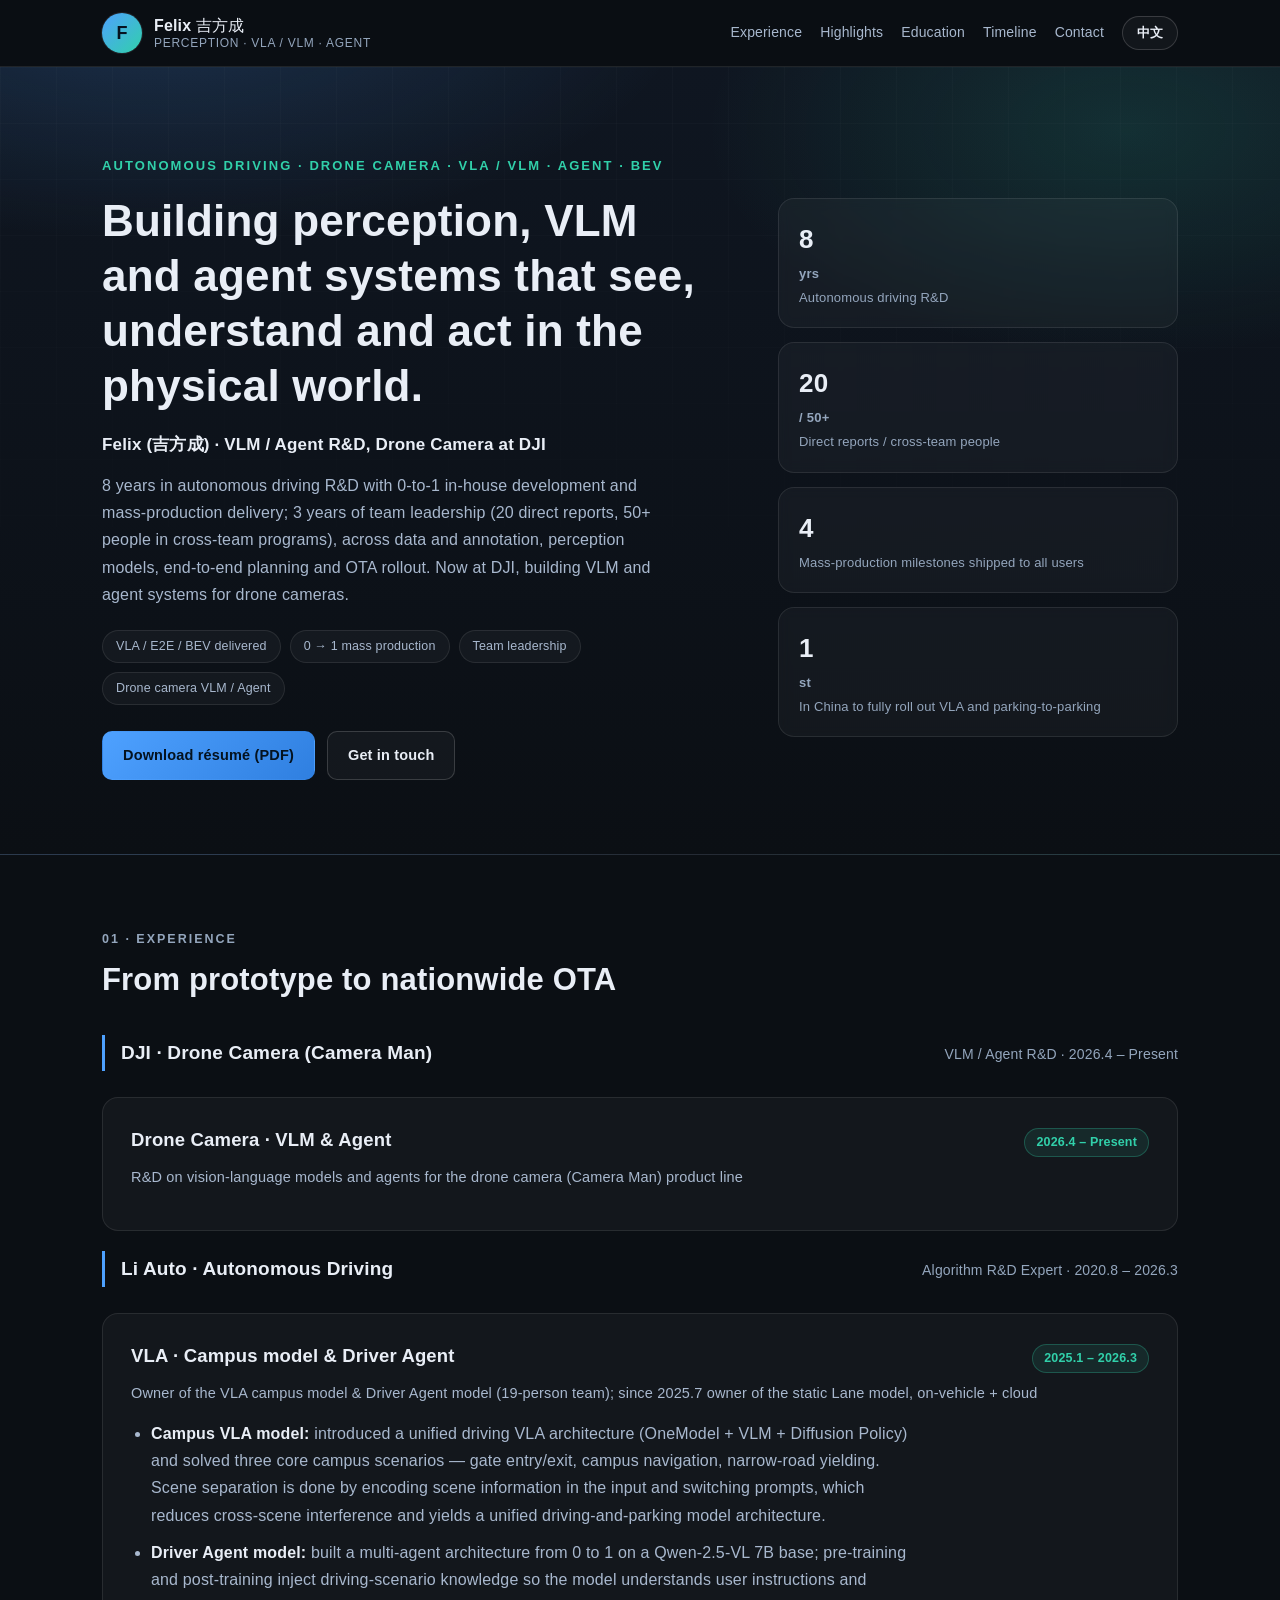
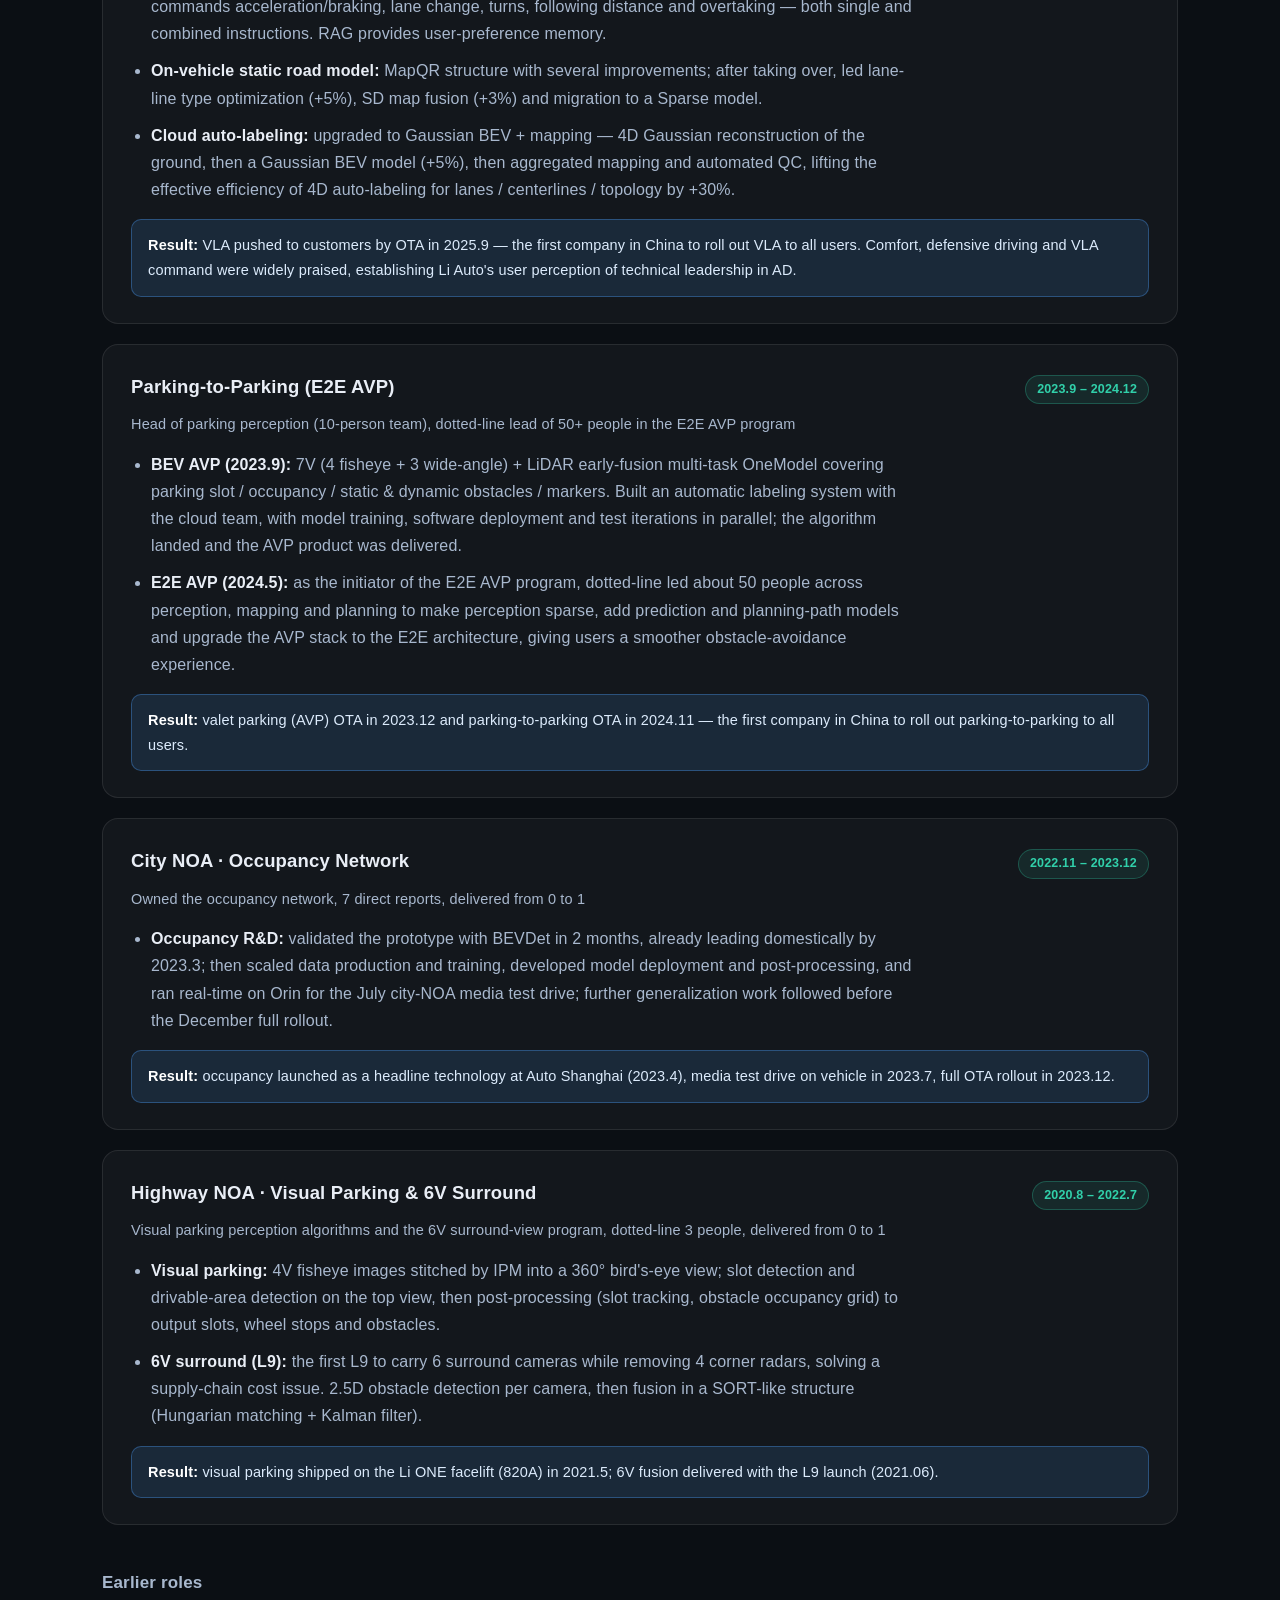
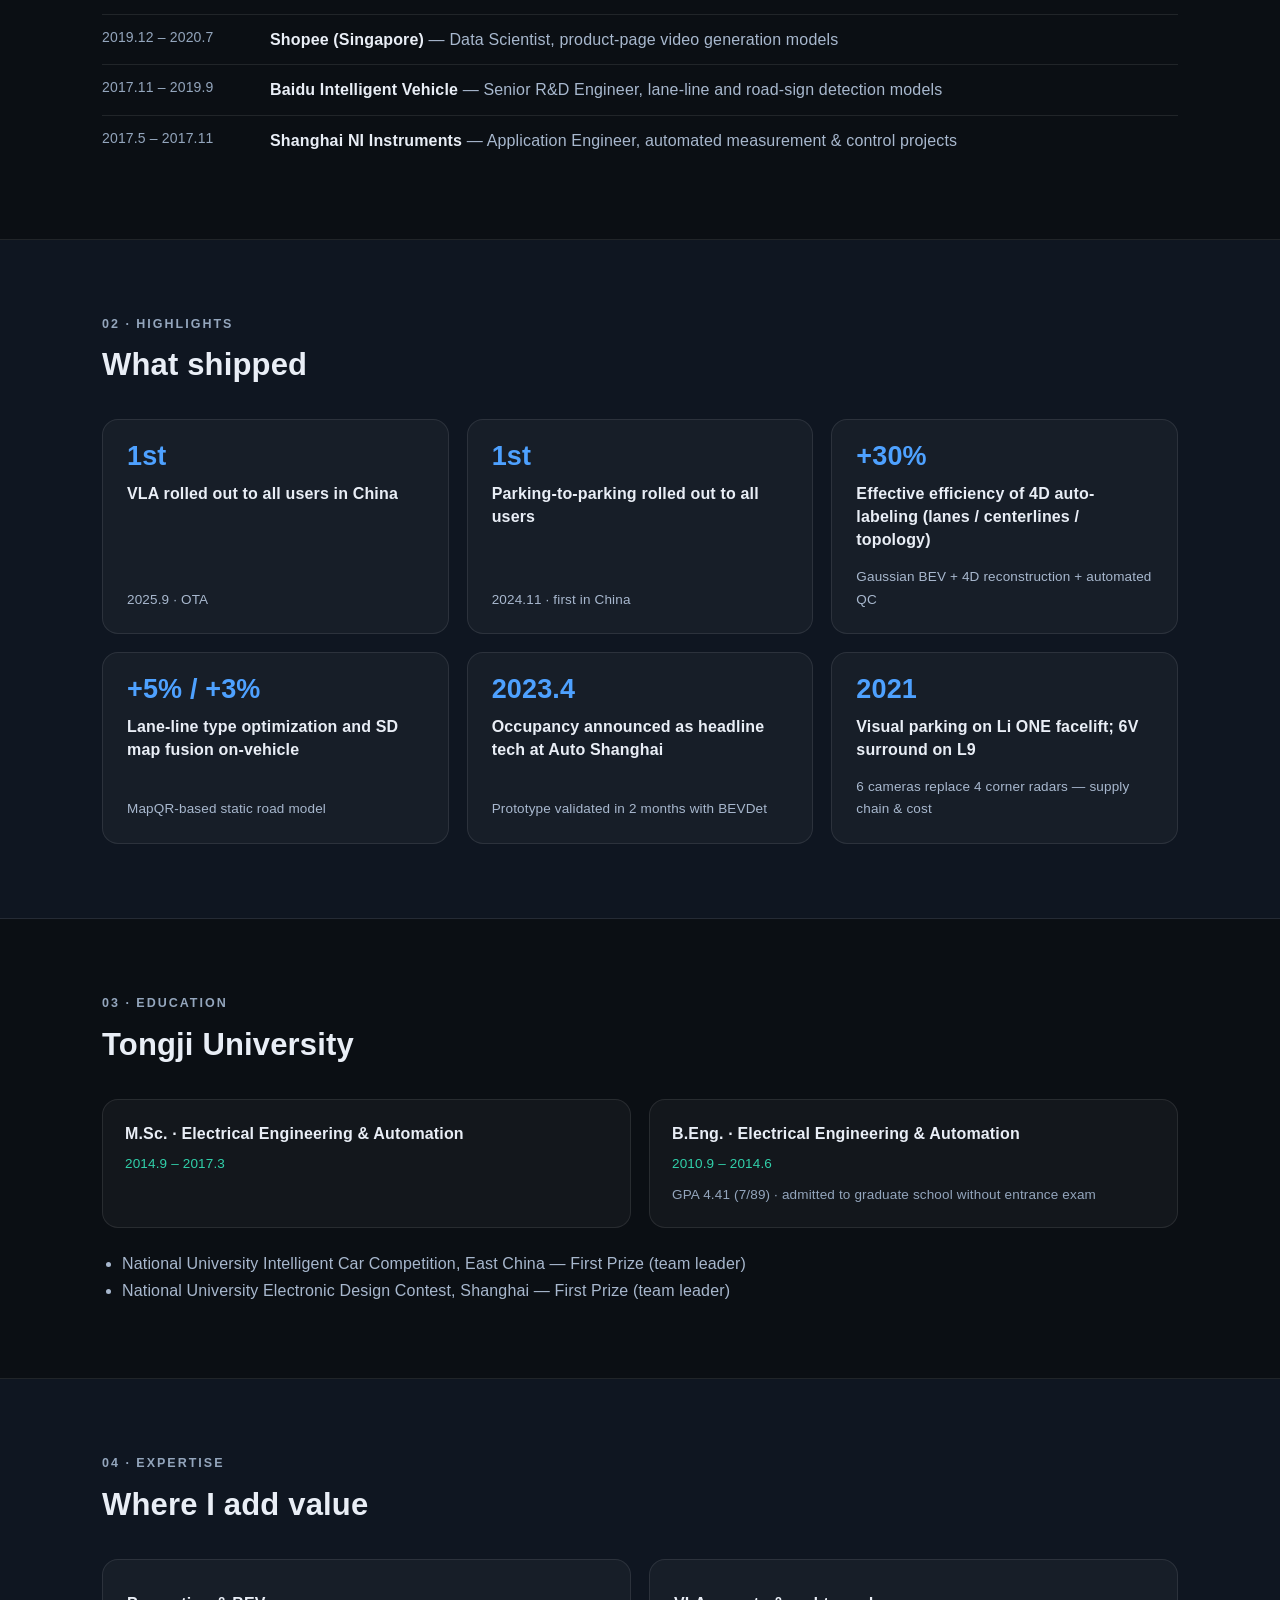
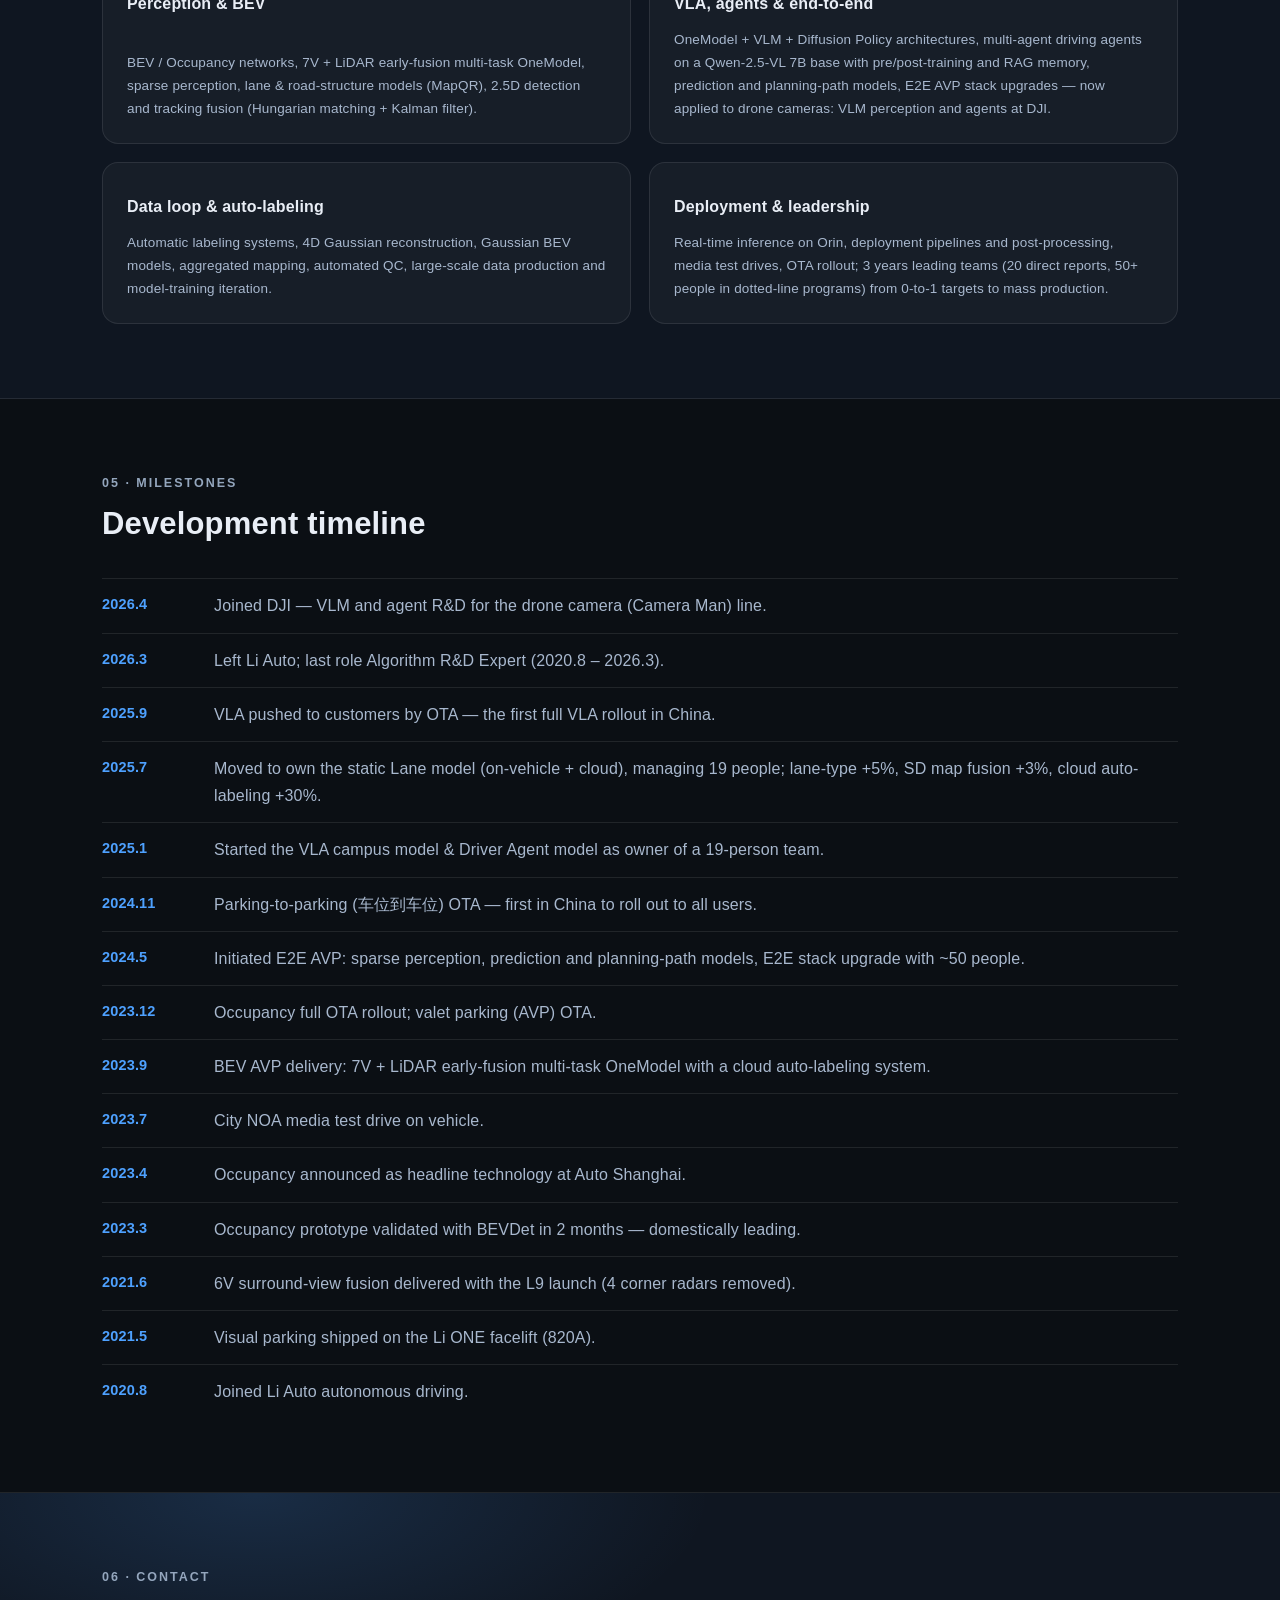
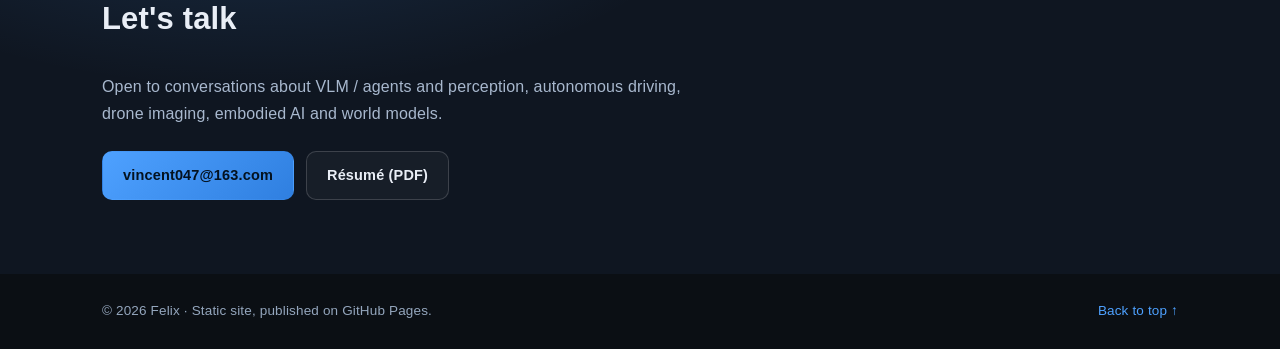
==== commit 2dab2baf: "Update: Li Auto ended 2026.3; now at DJI (drone camera VLM/Agent)" ====
--- a/index.html
+++ b/index.html
@@ -3,15 +3,15 @@
 <head>
 <meta charset="utf-8">
 <meta name="viewport" content="width=device-width, initial-scale=1">
-<title>Felix 吉方成｜自动驾驶感知 · VLA · E2E · BEV</title>
-<meta name="description" content="Felix（吉方成），理想汽车自动驾驶算法研发专家。8 年智能驾驶研发经历，3 年团队管理经验（实线 20 人 / 虚线 50+ 人），负责 VLA、E2E 车位到车位、BEV Occupancy、周视 6V 等从 0 到 1 自研与量产落地项目。">
+<title>Felix 吉方成｜自动驾驶感知 · VLA / VLM · 无人机 Camera</title>
+<meta name="description" content="Felix（吉方成），大疆创新无人机 Camera 方向的 VLM / Agent 研发。8 年智能驾驶研发经历（理想汽车 2020.8–2026.3），3 年团队管理经验（实线 20 人 / 虚线 50+ 人），负责 VLA、E2E 车位到车位、BEV Occupancy、周视 6V 等从 0 到 1 自研与量产落地项目。">
 <meta name="author" content="Felix">
 <meta name="theme-color" content="#0b0f14">
 <link rel="canonical" href="https://fangchengji.github.io/">
 <link rel="icon" href="assets/img/favicon.svg" type="image/svg+xml">
 <meta property="og:type" content="profile">
-<meta property="og:title" content="Felix 吉方成｜自动驾驶感知 · VLA · E2E · BEV">
-<meta property="og:description" content="8 年智能驾驶研发 · 3 年团队管理 · VLA / E2E / BEV 量产落地">
+<meta property="og:title" content="Felix 吉方成｜自动驾驶感知 · VLA / VLM · 无人机 Camera">
+<meta property="og:description" content="8 年智能驾驶研发 · 3 年团队管理 · 现于大疆创新做无人机 Camera VLM / Agent 研发">
 <link rel="stylesheet" href="assets/css/style.css">
 <script type="application/ld+json">
 {
@@ -20,10 +20,10 @@
   "url": "https://fangchengji.github.io/",
   "name": "Felix",
   "alternateName": "吉方成",
-  "jobTitle": "自动驾驶算法研发专家 / Autonomous Driving Algorithm Expert",
-  "worksFor": { "@type": "Organization", "name": "理想汽车", "alternateName": "Li Auto" },
+  "jobTitle": "无人机 Camera VLM / Agent 研发 / VLM & Agent R&D, Drone Camera",
+  "worksFor": { "@type": "Organization", "name": "大疆创新", "alternateName": "DJI" },
   "alumniOf": { "@type": "CollegeOrUniversity", "name": "同济大学", "alternateName": "Tongji University" },
-  "knowsAbout": ["Autonomous Driving", "Vision Perception", "VLA", "End-to-End Planning", "BEV", "Occupancy Network", "Data Loop"],
+  "knowsAbout": ["Autonomous Driving", "Vision Perception", "VLA", "Vision-Language Models", "LLM Agents", "Drone Camera", "End-to-End Planning", "BEV", "Occupancy Network", "Data Loop"],
   "email": "mailto:vincent047@163.com",
   "sameAs": ["https://github.com/fangchengji"]
 }
@@ -40,7 +40,7 @@
       </span>
       <span class="brand-text">
         <strong>Felix <span class="cn">吉方成</span></strong>
-        <em>Perception · VLA · E2E · BEV</em>
+        <em>Perception · VLA / VLM · Agent</em>
       </span>
     </a>
     <nav class="menu">
@@ -60,18 +60,19 @@
 <section class="hero">
   <div class="wrap hero-inner">
     <div class="hero-copy">
-      <p class="kicker" data-en="Autonomous Driving · Vision Perception · VLA · E2E · BEV"
-         data-zh="自动驾驶 · 视觉感知 · VLA · E2E · BEV">Autonomous Driving · Vision Perception · VLA · E2E · BEV</p>
-      <h1 data-en="Building perception and VLA systems that see, predict and act safely in the physical world."
-          data-zh="让智能驾驶系统看懂、预测，并在物理世界中安全地行动。">Building perception and VLA systems that see, predict and act safely in the physical world.</h1>
-      <p class="hero-role" data-en="Felix (吉方成) · Algorithm R&amp;D Expert, Autonomous Driving at Li Auto"
-         data-zh="Felix（吉方成）· 理想汽车 自动驾驶 算法研发专家">Felix (吉方成) · Algorithm R&amp;D Expert, Autonomous Driving at Li Auto</p>
-      <p class="hero-focus" data-en="8 years in autonomous driving R&amp;D with 0-to-1 in-house development and mass-production delivery; 3 years of team leadership (20 direct reports, 50+ people in cross-team programs). I work across the full loop from data and annotation to perception models, end-to-end planning and OTA rollout."
-         data-zh="8 年智能驾驶研发经历，有 0-1 自研量产落地经验；3 年团队管理经验，实线带 20 人团队，有虚线负责 50+ 人项目经验。工作在数据与标注、感知模型、端到端规划到 OTA 推送的完整闭环上。">8 years in autonomous driving R&amp;D with 0-to-1 in-house development and mass-production delivery; 3 years of team leadership (20 direct reports, 50+ people in cross-team programs). I work across the full loop from data and annotation to perception models, end-to-end planning and OTA rollout.</p>
+      <p class="kicker" data-en="Autonomous Driving · Drone Camera · VLA / VLM · Agent · BEV"
+         data-zh="自动驾驶 · 无人机 Camera · VLA / VLM · Agent · BEV">Autonomous Driving · Drone Camera · VLA / VLM · Agent · BEV</p>
+      <h1 data-en="Building perception, VLM and agent systems that see, understand and act in the physical world."
+          data-zh="构建感知、VLM 与 Agent 系统，让机器看懂、理解并在物理世界中行动。">Building perception, VLM and agent systems that see, understand and act in the physical world.</h1>
+      <p class="hero-role" data-en="Felix (吉方成) · VLM / Agent R&amp;D, Drone Camera at DJI"
+         data-zh="Felix（吉方成）· 大疆创新 无人机 Camera VLM / Agent 研发">Felix (吉方成) · VLM / Agent R&amp;D, Drone Camera at DJI</p>
+      <p class="hero-focus" data-en="8 years in autonomous driving R&amp;D with 0-to-1 in-house development and mass-production delivery; 3 years of team leadership (20 direct reports, 50+ people in cross-team programs), across data and annotation, perception models, end-to-end planning and OTA rollout. Now at DJI, building VLM and agent systems for drone cameras."
+         data-zh="8 年智能驾驶研发经历，有 0-1 自研量产落地经验；3 年团队管理经验，实线带 20 人团队，有虚线负责 50+ 人项目经验。工作在数据与标注、感知模型、端到端规划到 OTA 推送的完整闭环上。现于大疆创新从事无人机 Camera 的 VLM / Agent 研发。">8 years in autonomous driving R&amp;D with 0-to-1 in-house development and mass-production delivery; 3 years of team leadership (20 direct reports, 50+ people in cross-team programs), across data and annotation, perception models, end-to-end planning and OTA rollout. Now at DJI, building VLM and agent systems for drone cameras.</p>
       <div class="chips">
         <span class="chip" data-en="VLA / E2E / BEV delivered" data-zh="VLA / E2E / BEV 项目落地">VLA / E2E / BEV delivered</span>
         <span class="chip" data-en="0 → 1 mass production" data-zh="0 → 1 自研量产">0 → 1 mass production</span>
         <span class="chip" data-en="Team leadership" data-zh="团队管理">Team leadership</span>
+        <span class="chip" data-en="Drone camera VLM / Agent" data-zh="无人机 Camera VLM / Agent">Drone camera VLM / Agent</span>
       </div>
       <div class="actions">
         <a class="btn btn-primary" href="assets/Felix-resume-v0.4.3.pdf" download
@@ -108,15 +109,30 @@
     <h2 data-en="From prototype to nationwide OTA" data-zh="从原型验证到全量 OTA 推送">From prototype to nationwide OTA</h2>
 
     <div class="org-head">
+      <div class="org-name"><span data-en="DJI · Drone Camera (Camera Man)" data-zh="大疆创新 · 无人机 Camera（Camera Man）">DJI · Drone Camera (Camera Man)</span></div>
+      <div class="org-role" data-en="VLM / Agent R&amp;D · 2026.4 – Present" data-zh="VLM / Agent 研发 · 2026.4 – 至今">VLM / Agent R&amp;D · 2026.4 – Present</div>
+    </div>
+
+    <!-- Drone camera VLM / Agent -->
+    <article class="project">
+      <header>
+        <h3><span data-en="Drone Camera · VLM &amp; Agent" data-zh="无人机 Camera · VLM 与 Agent">Drone Camera · VLM &amp; Agent</span>
+          <span class="period">2026.4 – <span data-en="Present" data-zh="至今">Present</span></span></h3>
+        <p class="role" data-en="R&amp;D on vision-language models and agents for the drone camera (Camera Man) product line"
+           data-zh="负责无人机 Camera（Camera Man）方向的 VLM（视觉语言模型）与 Agent 研发">R&amp;D on vision-language models and agents for the drone camera (Camera Man) product line</p>
+      </header>
+    </article>
+
+    <div class="org-head">
       <div class="org-name"><span data-en="Li Auto · Autonomous Driving" data-zh="理想汽车 · 自动驾驶">Li Auto · Autonomous Driving</span></div>
-      <div class="org-role" data-en="Algorithm R&amp;D Expert · 2020.8 – Present" data-zh="算法研发专家 · 2020.8 – 至今">Algorithm R&amp;D Expert · 2020.8 – Present</div>
+      <div class="org-role" data-en="Algorithm R&amp;D Expert · 2020.8 – 2026.3" data-zh="算法研发专家 · 2020.8 – 2026.3">Algorithm R&amp;D Expert · 2020.8 – 2026.3</div>
     </div>
 
     <!-- VLA -->
     <article class="project">
       <header>
         <h3><span data-en="VLA · Campus model &amp; Driver Agent" data-zh="VLA 项目">VLA · Campus model &amp; Driver Agent</span>
-          <span class="period">2025.1 – <span data-en="Present" data-zh="至今">Present</span></span></h3>
+          <span class="period">2025.1 – 2026.3</span></h3>
         <p class="role" data-en="Owner of the VLA campus model &amp; Driver Agent model (19-person team); since 2025.7 owner of the static Lane model, on-vehicle + cloud"
            data-zh="VLA 园区模型 &amp; 司机 Agent 模型负责人，管理 19 人团队；2025.7 起负责静态模型（Lane model）车端与云端">Owner of the VLA campus model &amp; Driver Agent model (19-person team); since 2025.7 owner of the static Lane model, on-vehicle + cloud</p>
       </header>
@@ -279,7 +295,7 @@
       </div>
       <div class="card">
         <h4 data-en="VLA, agents &amp; end-to-end" data-zh="VLA、Agent 与端到端">VLA, agents &amp; end-to-end</h4>
-        <p data-en="OneModel + VLM + Diffusion Policy architectures, multi-agent driving agents on a Qwen-2.5-VL 7B base with pre/post-training and RAG memory, prediction and planning-path models, E2E AVP stack upgrades." data-zh="OneModel + VLM + Diffusion Policy 架构、以 Qwen-2.5-VL 7B 为基座的 multi-agent 司机模型（预训练/后训练 + RAG 记忆）、预测与 Planning path 模型、E2E AVP 技术栈升级。">OneModel + VLM + Diffusion Policy architectures, multi-agent driving agents on Qwen-2.5-VL 7B with pre/post-training and RAG memory, prediction and planning-path models, E2E stack upgrades.</p>
+        <p data-en="OneModel + VLM + Diffusion Policy architectures, multi-agent driving agents on a Qwen-2.5-VL 7B base with pre/post-training and RAG memory, prediction and planning-path models, E2E AVP stack upgrades — now applied to drone cameras: VLM perception and agents at DJI." data-zh="OneModel + VLM + Diffusion Policy 架构、以 Qwen-2.5-VL 7B 为基座的 multi-agent 司机模型（预训练/后训练 + RAG 记忆）、预测与 Planning path 模型、E2E AVP 技术栈升级；现于大疆创新将同一套 VLM / Agent 能力应用到无人机 Camera。">OneModel + VLM + Diffusion Policy architectures, multi-agent driving agents on Qwen-2.5-VL 7B with pre/post-training and RAG memory, prediction and planning-path models, E2E stack upgrades — now applied to drone cameras: VLM perception and agents at DJI.</p>
       </div>
       <div class="card">
         <h4 data-en="Data loop &amp; auto-labeling" data-zh="数据闭环与自动标注">Data loop &amp; auto-labeling</h4>
@@ -299,6 +315,8 @@
     <p class="section-kicker" data-en="05 · Milestones" data-zh="05 · 项目时间线">05 · Milestones</p>
     <h2 data-en="Development timeline" data-zh="研发时间线">Development timeline</h2>
     <ul class="news">
+      <li><span class="when">2026.4</span><span class="what" data-en="Joined DJI — VLM and agent R&amp;D for the drone camera (Camera Man) line." data-zh="加入大疆创新，从事无人机 Camera（Camera Man）的 VLM / Agent 研发。">Joined DJI — VLM and agent R&amp;D for the drone camera (Camera Man) line.</span></li>
+      <li><span class="when">2026.3</span><span class="what" data-en="Left Li Auto; last role Algorithm R&amp;D Expert (2020.8 – 2026.3)." data-zh="离开理想汽车；最后职位为算法研发专家（2020.8 – 2026.3）。">Left Li Auto; last role Algorithm R&amp;D Expert (2020.8 – 2026.3).</span></li>
       <li><span class="when">2025.9</span><span class="what" data-en="VLA pushed to customers by OTA — the first full VLA rollout in China." data-zh="VLA 项目 OTA 推送用户，国内首个 VLA 全量推送。">VLA pushed to customers by OTA — the first full VLA rollout in China.</span></li>
       <li><span class="when">2025.7</span><span class="what" data-en="Moved to own the static Lane model (on-vehicle + cloud), managing 19 people; lane-type +5%, SD map fusion +3%, cloud auto-labeling +30%." data-zh="组织调整转为负责静态模型（Lane model）车端与云端，管理 19 人；车道线类型 +5%、SD 地图融合 +3%、云端自动标注 +30%。">Moved to own the static Lane model (on-vehicle + cloud), managing 19 people; lane-type +5%, SD map fusion +3%, cloud auto-labeling +30%.</span></li>
       <li><span class="when">2025.1</span><span class="what" data-en="Started the VLA campus model &amp; Driver Agent model as owner of a 19-person team." data-zh="VLA 园区模型 &amp; 司机 Agent 模型负责人，管理 19 人团队。">Started the VLA campus model &amp; Driver Agent model as owner of a 19-person team.</span></li>
@@ -321,8 +339,8 @@
   <div class="wrap">
     <p class="section-kicker" data-en="06 · Contact" data-zh="06 · 联系方式">06 · Contact</p>
     <h2 data-en="Let's talk" data-zh="欢迎联系">Let's talk</h2>
-    <p class="lead" data-en="Open to conversations about autonomous driving, embodied AI, VLA / world models and perception teams."
-       data-zh="欢迎就自动驾驶、具身智能、VLA / 世界模型与感知团队相关话题交流。">Open to conversations about autonomous driving, embodied AI, VLA / world models and perception teams.</p>
+    <p class="lead" data-en="Open to conversations about VLM / agents and perception, autonomous driving, drone imaging, embodied AI and world models."
+       data-zh="欢迎就 VLM / Agent 与感知、自动驾驶、无人机影像、具身智能与世界模型相关话题交流。">Open to conversations about VLM / agents and perception, autonomous driving, drone imaging, embodied AI and world models.</p>
     <div class="contact-grid">
       <a class="btn btn-primary" href="mailto:vincent047@163.com">vincent047@163.com</a>
       <a class="btn" href="assets/Felix-resume-v0.4.3.pdf" download data-en="Résumé (PDF)" data-zh="简历（PDF）">Résumé (PDF)</a>
@@ -334,7 +352,7 @@
 
 <footer class="site-foot">
   <div class="wrap">
-    <span data-en="© 2026 Felix · Built as a static site, self-hosted." data-zh="© 2026 Felix · 静态站点，自托管。">© 2026 Felix · Built as a static site, self-hosted.</span>
+    <span data-en="© 2026 Felix · Static site, published on GitHub Pages." data-zh="© 2026 Felix · 静态站点，托管于 GitHub Pages。">© 2026 Felix · Static site, published on GitHub Pages.</span>
     <a href="#top" data-en="Back to top ↑" data-zh="回到顶部 ↑">Back to top ↑</a>
   </div>
 </footer>
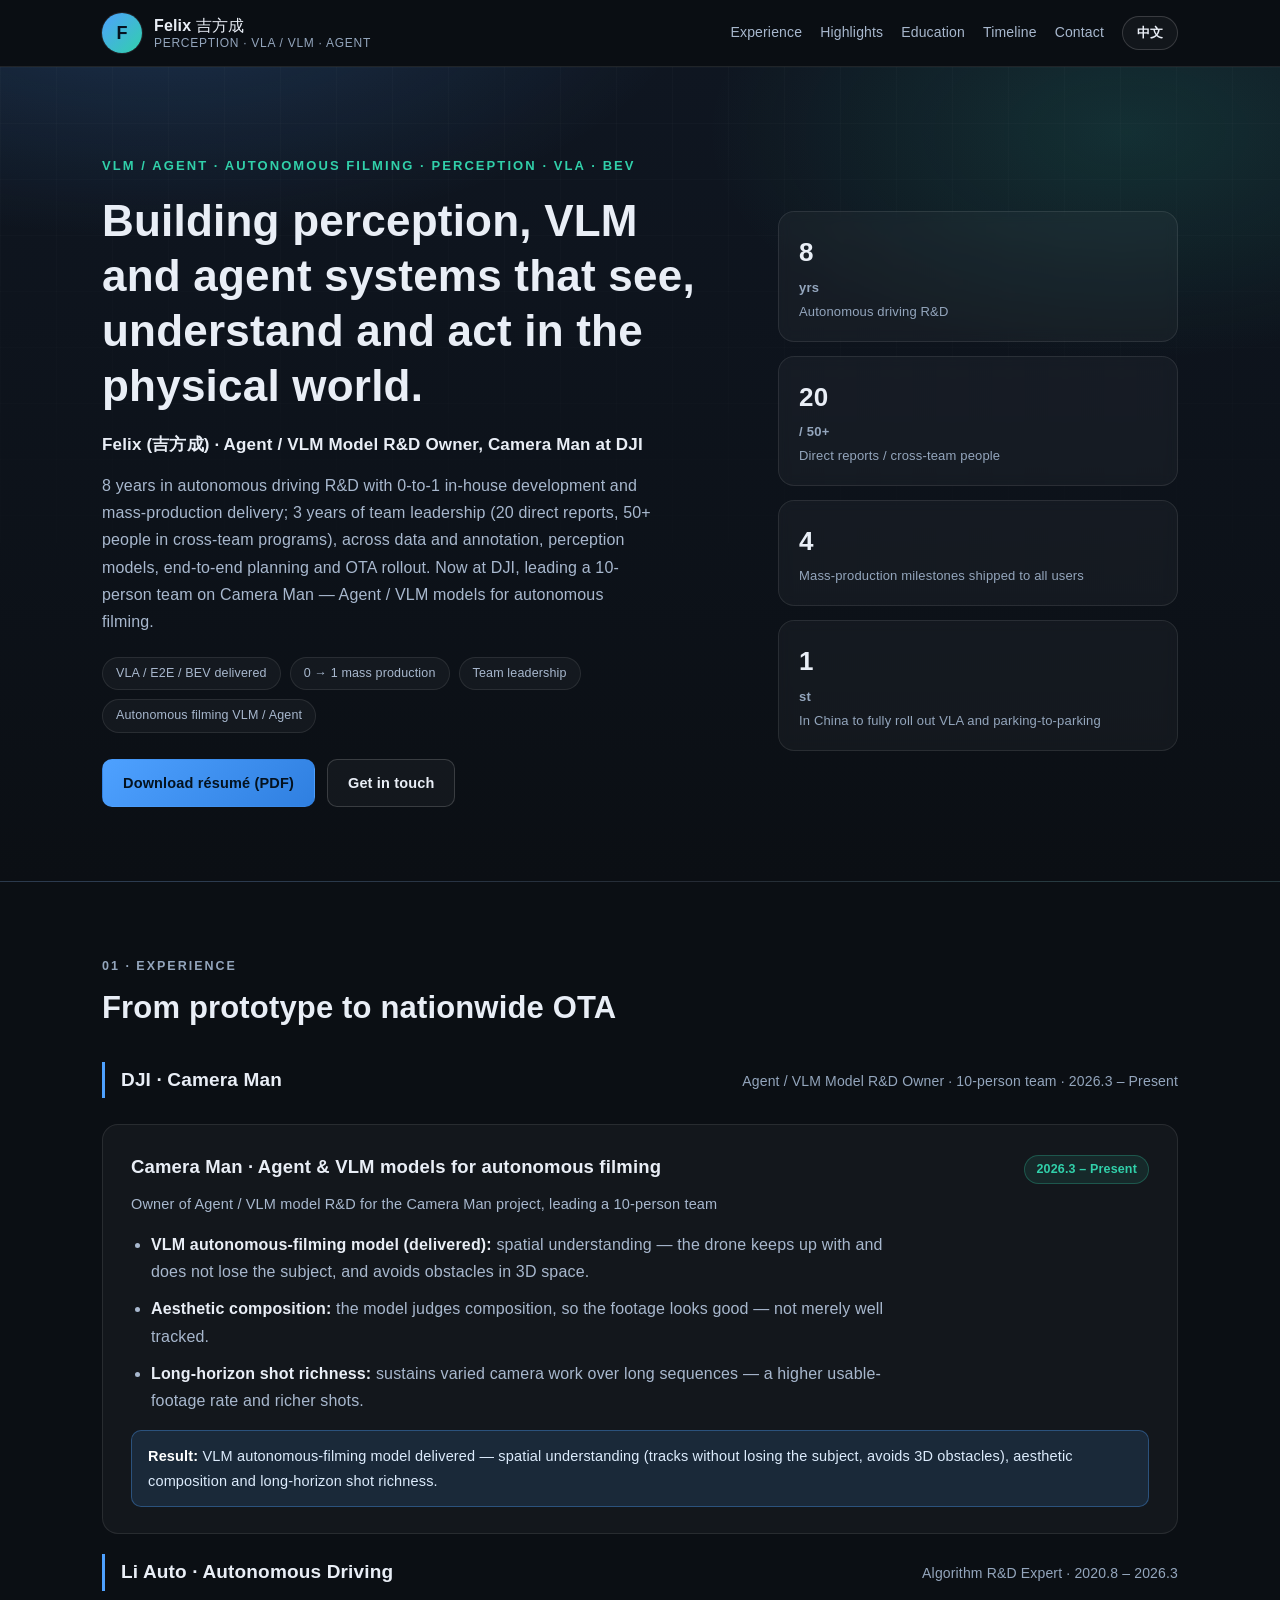
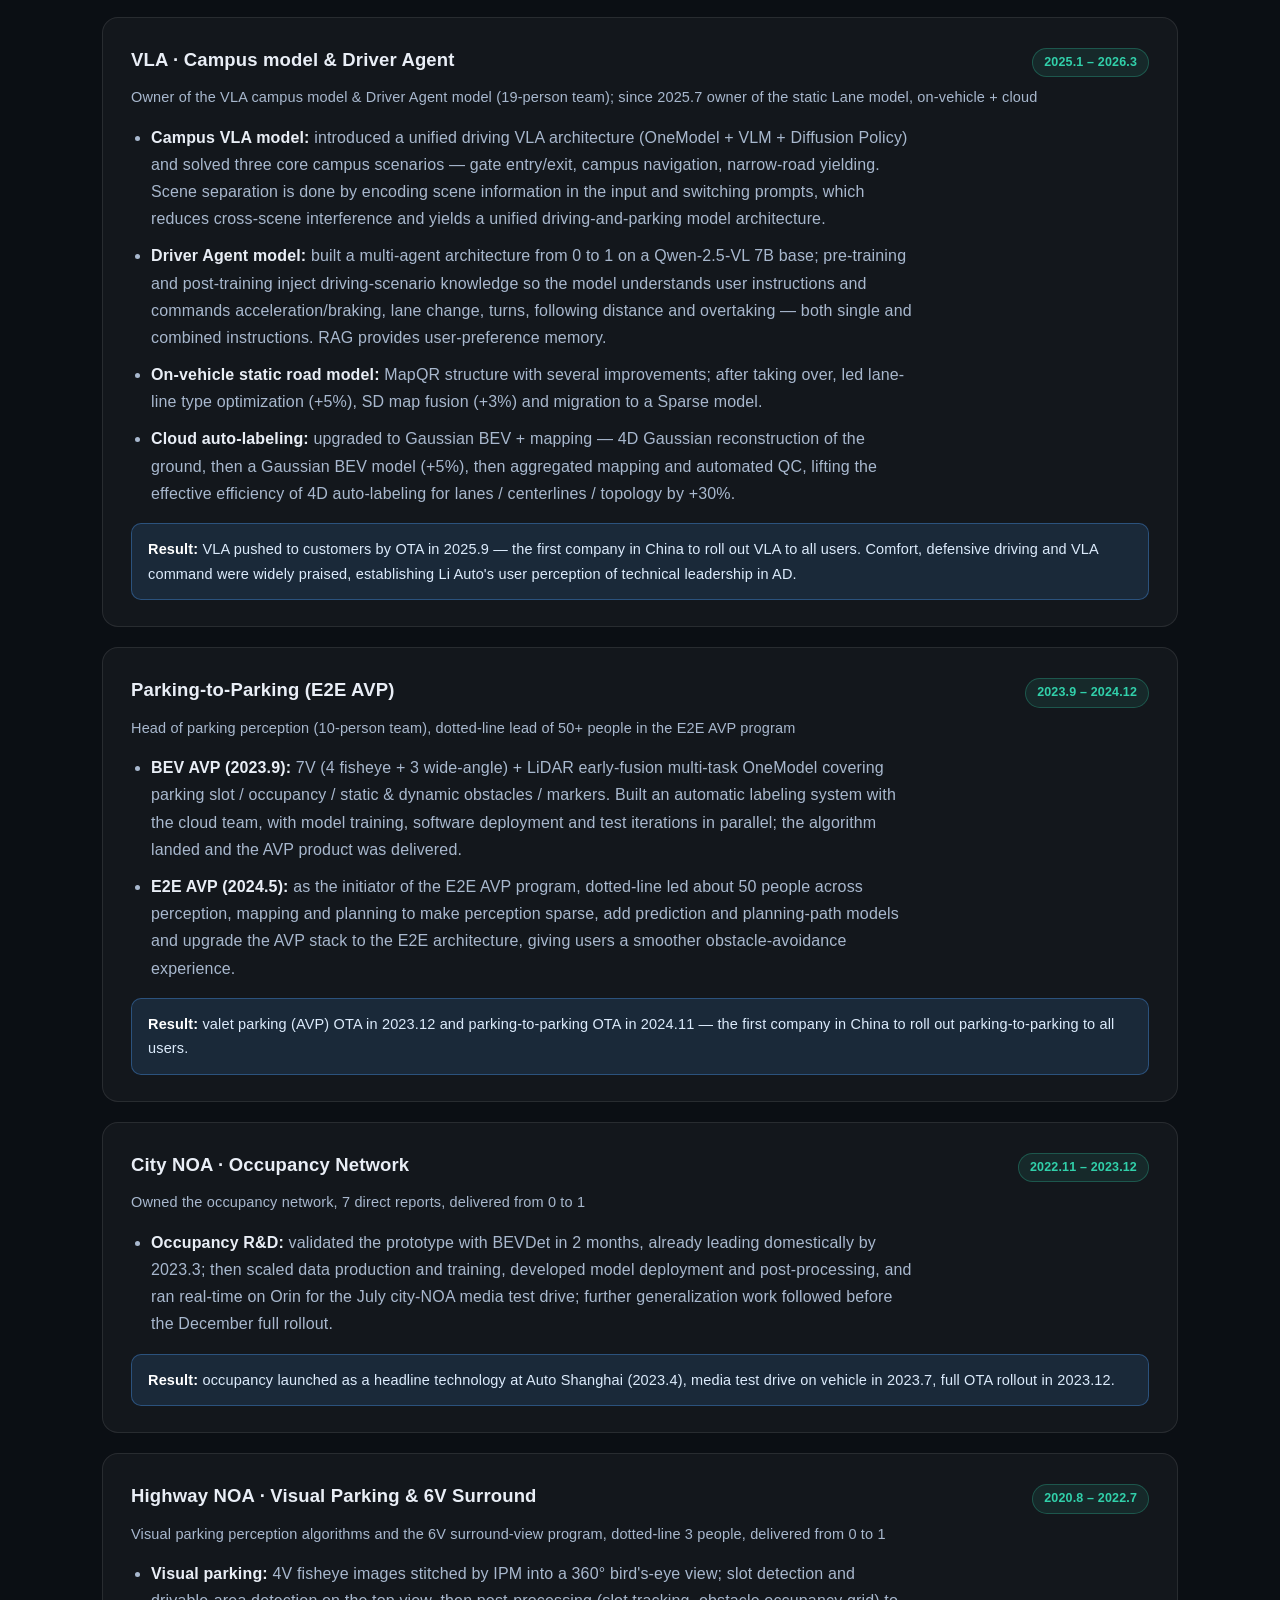
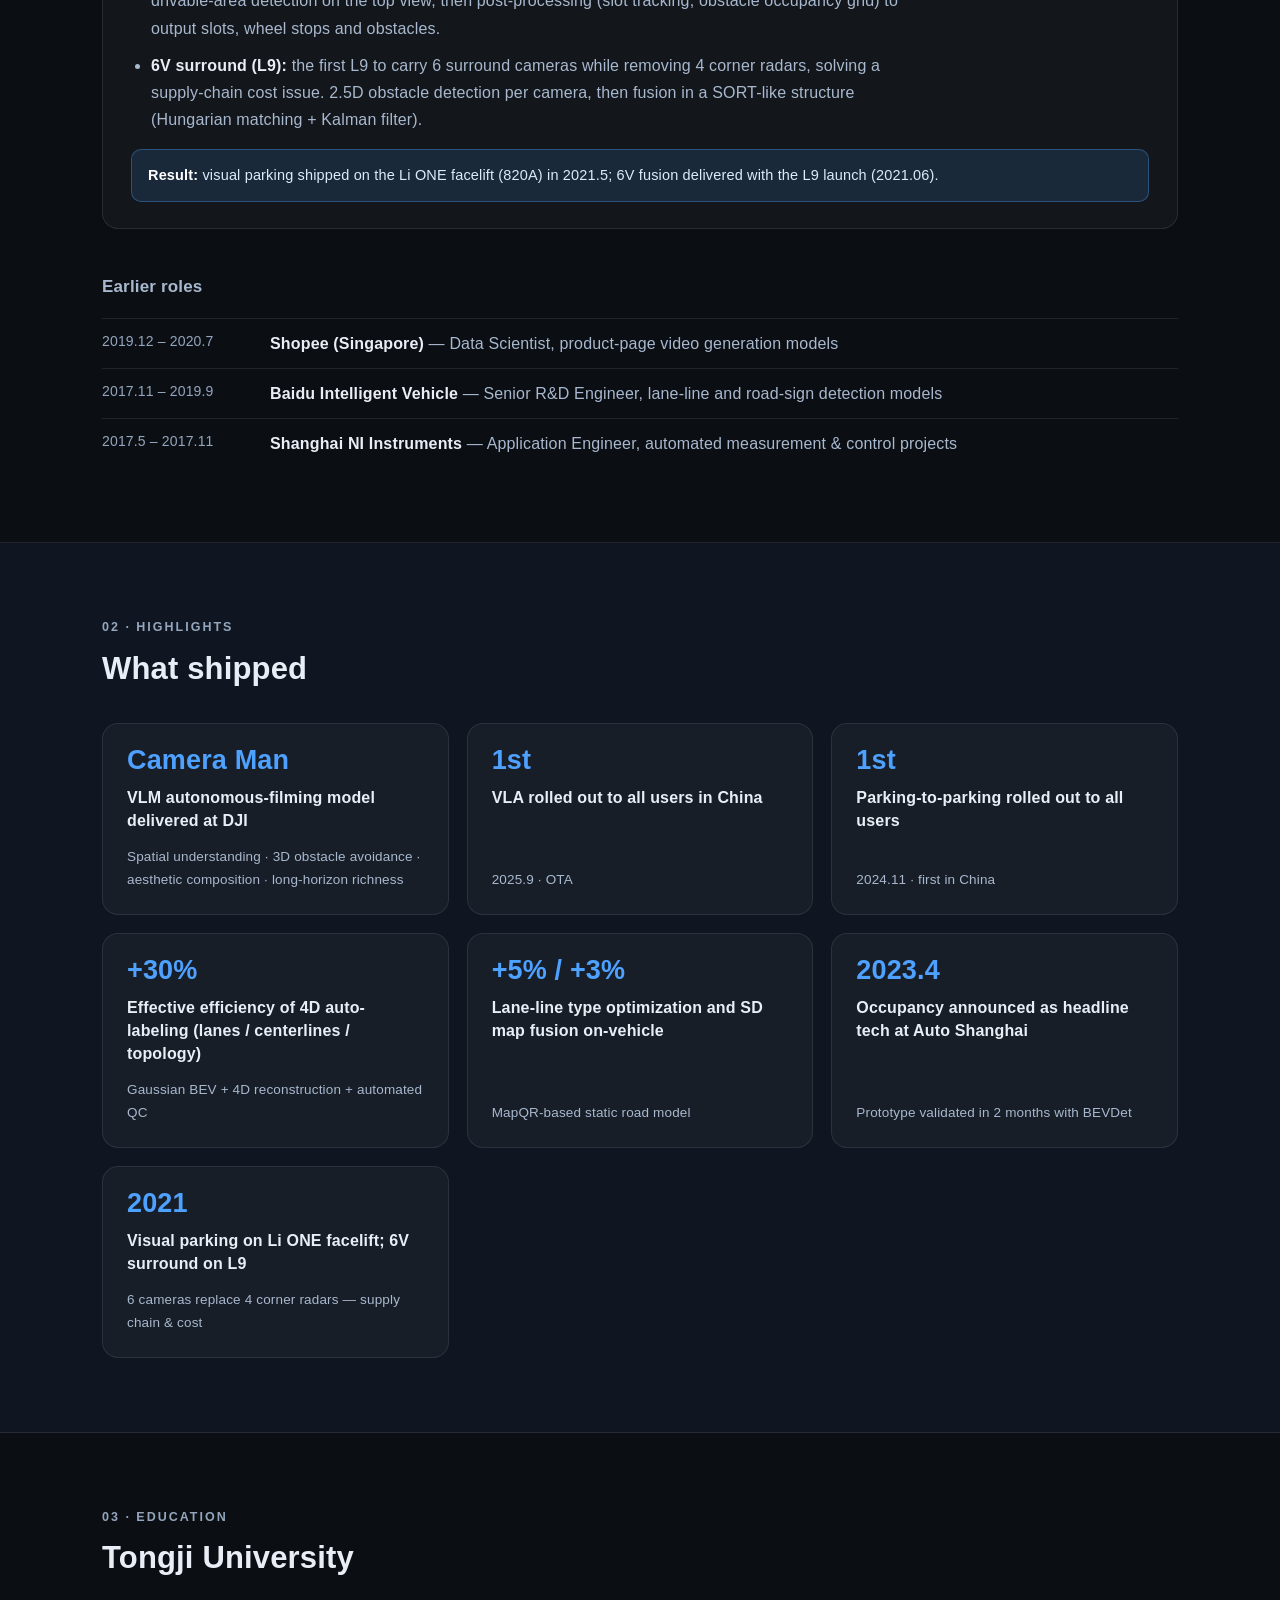
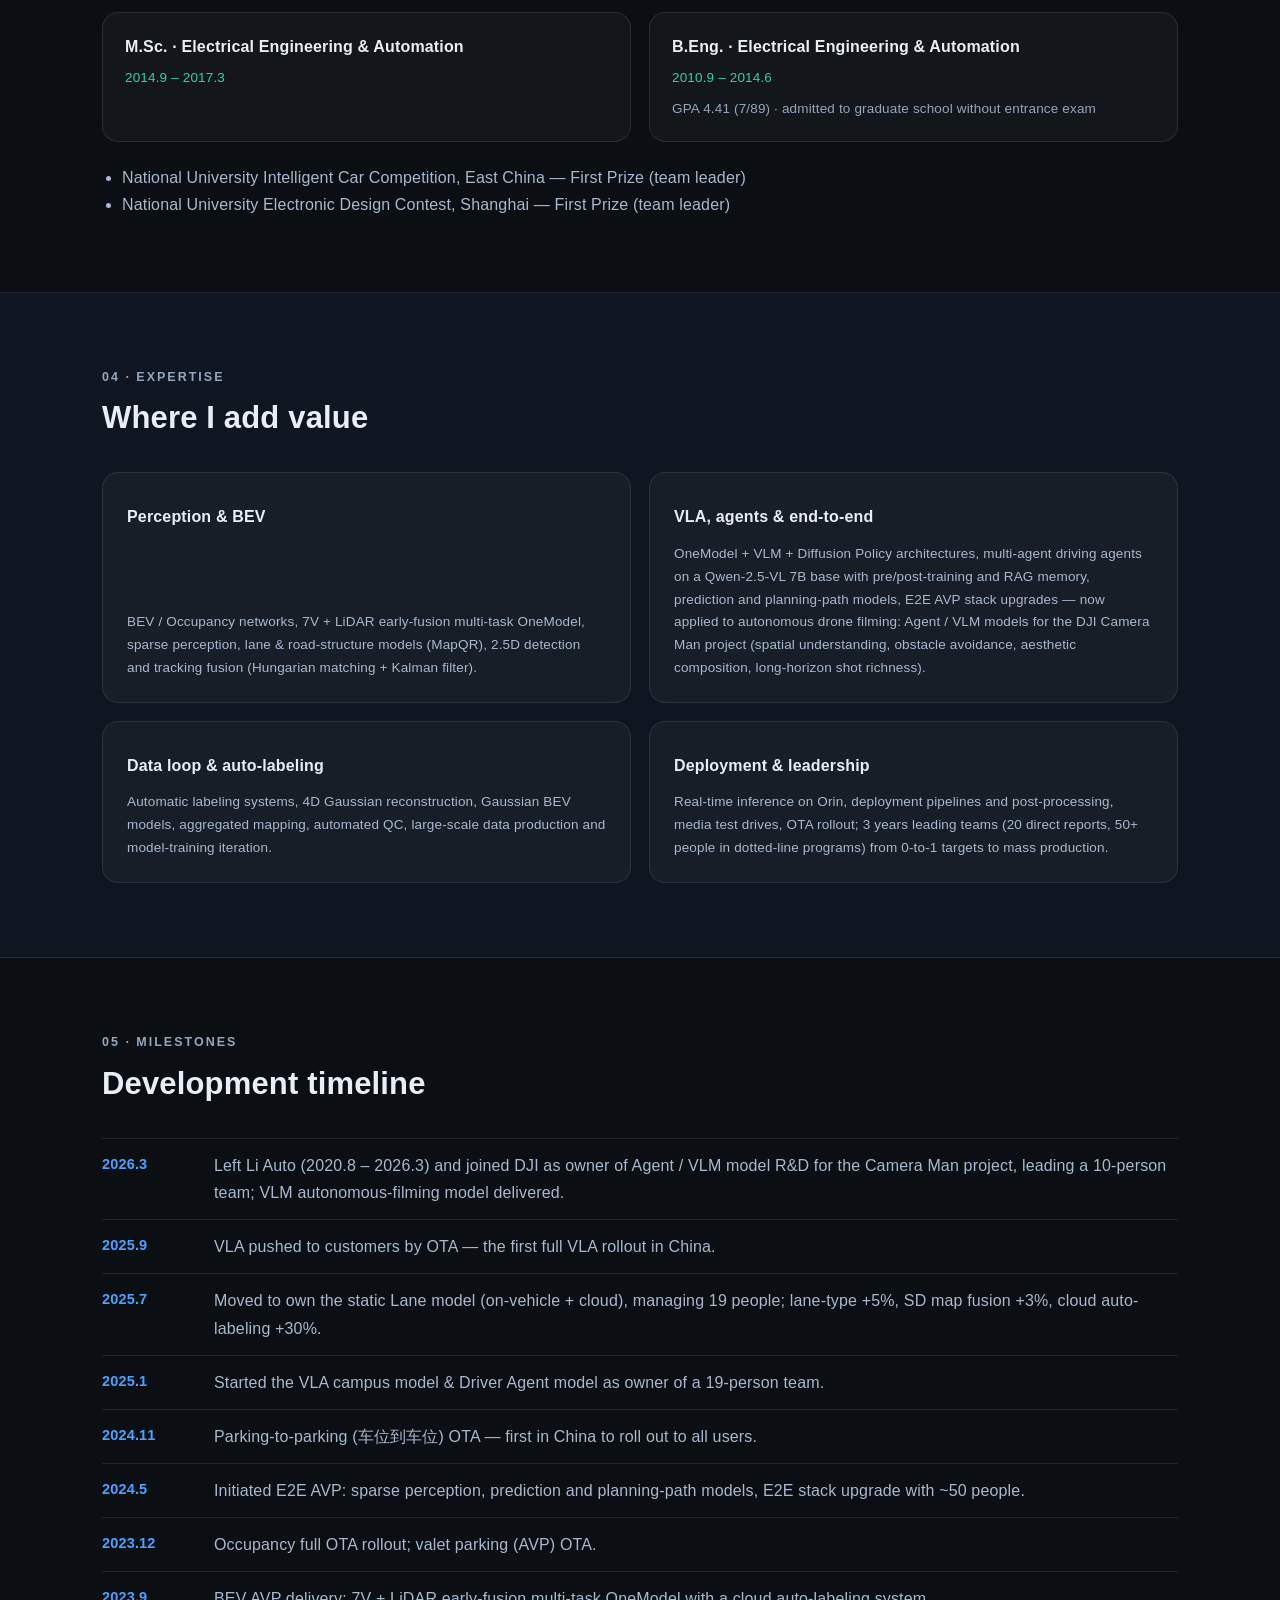
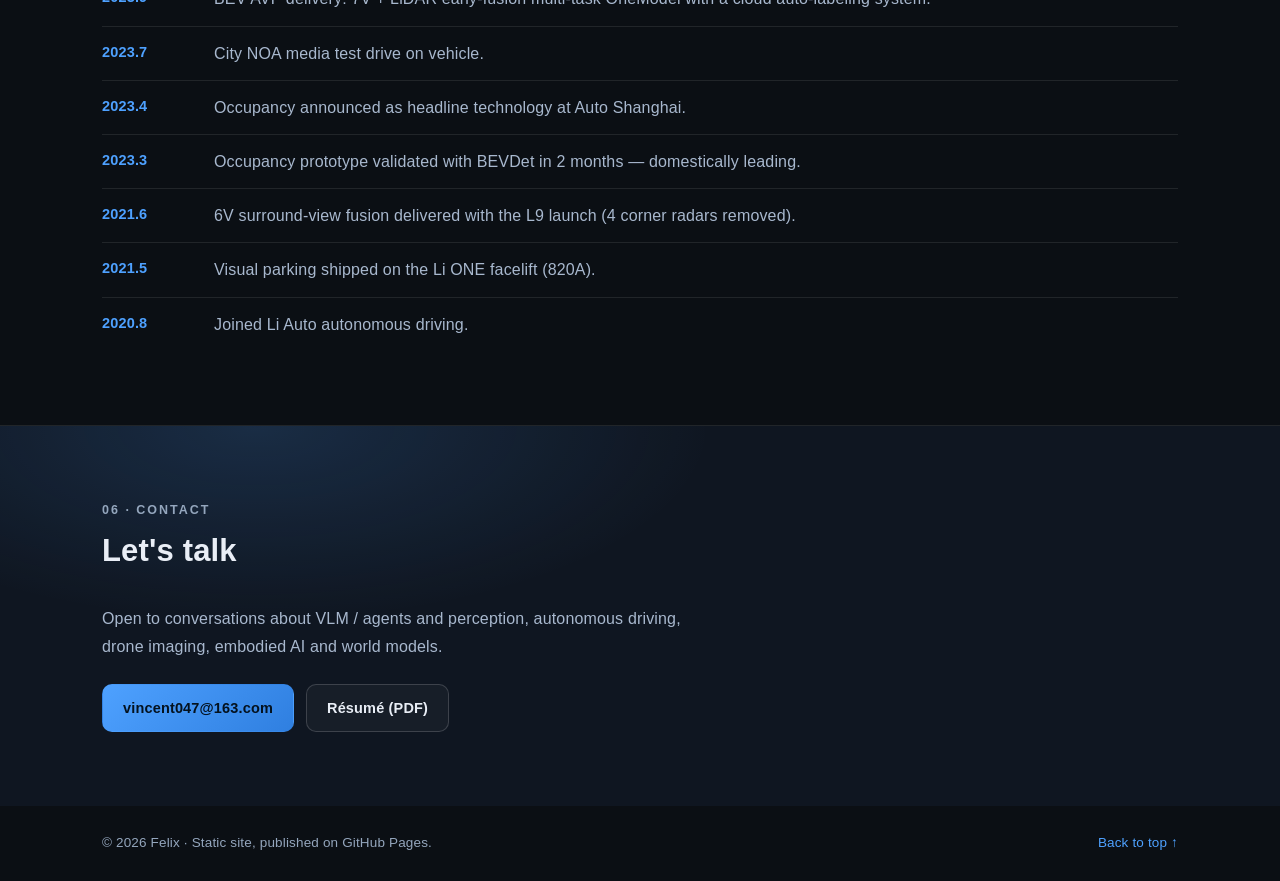
==== commit 694e54b5: "Update DJI block: Camera Man, Agent/VLM R&D owner, 10-person team, VLM autonomous-filming model deli" ====
--- a/index.html
+++ b/index.html
@@ -3,15 +3,15 @@
 <head>
 <meta charset="utf-8">
 <meta name="viewport" content="width=device-width, initial-scale=1">
-<title>Felix 吉方成｜自动驾驶感知 · VLA / VLM · 无人机 Camera</title>
-<meta name="description" content="Felix（吉方成），大疆创新无人机 Camera 方向的 VLM / Agent 研发。8 年智能驾驶研发经历（理想汽车 2020.8–2026.3），3 年团队管理经验（实线 20 人 / 虚线 50+ 人），负责 VLA、E2E 车位到车位、BEV Occupancy、周视 6V 等从 0 到 1 自研与量产落地项目。">
+<title>Felix 吉方成｜VLM / Agent · 自主运镜 · 自动驾驶感知</title>
+<meta name="description" content="Felix（吉方成），大疆创新 Camera Man 项目 Agent / VLM 模型研发负责人（10 人团队），已交付 VLM 自主运镜拍摄模型，具备空间理解（跟得上、跟不丢、三维避障）、美学构图与长时序镜头丰富度能力。此前 8 年智能驾驶研发经历（理想汽车 2020.8–2026.3），3 年团队管理经验（实线 20 人 / 虚线 50+ 人），负责 VLA、E2E 车位到车位、BEV Occupancy、周视 6V 等从 0 到 1 自研与量产落地项目。">
 <meta name="author" content="Felix">
 <meta name="theme-color" content="#0b0f14">
 <link rel="canonical" href="https://fangchengji.github.io/">
 <link rel="icon" href="assets/img/favicon.svg" type="image/svg+xml">
 <meta property="og:type" content="profile">
-<meta property="og:title" content="Felix 吉方成｜自动驾驶感知 · VLA / VLM · 无人机 Camera">
-<meta property="og:description" content="8 年智能驾驶研发 · 3 年团队管理 · 现于大疆创新做无人机 Camera VLM / Agent 研发">
+<meta property="og:title" content="Felix 吉方成｜VLM / Agent · 自主运镜 · 自动驾驶感知">
+<meta property="og:description" content="大疆 Camera Man 项目 Agent / VLM 模型研发负责人（10 人团队）· VLM 自主运镜已交付 · 8 年智能驾驶研发 · 3 年团队管理">
 <link rel="stylesheet" href="assets/css/style.css">
 <script type="application/ld+json">
 {
@@ -20,10 +20,10 @@
   "url": "https://fangchengji.github.io/",
   "name": "Felix",
   "alternateName": "吉方成",
-  "jobTitle": "无人机 Camera VLM / Agent 研发 / VLM & Agent R&D, Drone Camera",
+  "jobTitle": "Camera Man 项目 Agent / VLM 模型研发负责人 / Agent & VLM Model R&D Owner, Camera Man (DJI)",
   "worksFor": { "@type": "Organization", "name": "大疆创新", "alternateName": "DJI" },
   "alumniOf": { "@type": "CollegeOrUniversity", "name": "同济大学", "alternateName": "Tongji University" },
-  "knowsAbout": ["Autonomous Driving", "Vision Perception", "VLA", "Vision-Language Models", "LLM Agents", "Drone Camera", "End-to-End Planning", "BEV", "Occupancy Network", "Data Loop"],
+  "knowsAbout": ["Vision-Language Models", "LLM Agents", "Autonomous Cinematography", "Autonomous Driving", "Vision Perception", "VLA", "Drone Camera", "End-to-End Planning", "BEV", "Occupancy Network", "Data Loop"],
   "email": "mailto:vincent047@163.com",
   "sameAs": ["https://github.com/fangchengji"]
 }
@@ -60,19 +60,19 @@
 <section class="hero">
   <div class="wrap hero-inner">
     <div class="hero-copy">
-      <p class="kicker" data-en="Autonomous Driving · Drone Camera · VLA / VLM · Agent · BEV"
-         data-zh="自动驾驶 · 无人机 Camera · VLA / VLM · Agent · BEV">Autonomous Driving · Drone Camera · VLA / VLM · Agent · BEV</p>
+      <p class="kicker" data-en="VLM / Agent · Autonomous Filming · Perception · VLA · BEV"
+         data-zh="VLM / Agent · 自主运镜 · 感知 · VLA · BEV">VLM / Agent · Autonomous Filming · Perception · VLA · BEV</p>
       <h1 data-en="Building perception, VLM and agent systems that see, understand and act in the physical world."
           data-zh="构建感知、VLM 与 Agent 系统，让机器看懂、理解并在物理世界中行动。">Building perception, VLM and agent systems that see, understand and act in the physical world.</h1>
-      <p class="hero-role" data-en="Felix (吉方成) · VLM / Agent R&amp;D, Drone Camera at DJI"
-         data-zh="Felix（吉方成）· 大疆创新 无人机 Camera VLM / Agent 研发">Felix (吉方成) · VLM / Agent R&amp;D, Drone Camera at DJI</p>
-      <p class="hero-focus" data-en="8 years in autonomous driving R&amp;D with 0-to-1 in-house development and mass-production delivery; 3 years of team leadership (20 direct reports, 50+ people in cross-team programs), across data and annotation, perception models, end-to-end planning and OTA rollout. Now at DJI, building VLM and agent systems for drone cameras."
-         data-zh="8 年智能驾驶研发经历，有 0-1 自研量产落地经验；3 年团队管理经验，实线带 20 人团队，有虚线负责 50+ 人项目经验。工作在数据与标注、感知模型、端到端规划到 OTA 推送的完整闭环上。现于大疆创新从事无人机 Camera 的 VLM / Agent 研发。">8 years in autonomous driving R&amp;D with 0-to-1 in-house development and mass-production delivery; 3 years of team leadership (20 direct reports, 50+ people in cross-team programs), across data and annotation, perception models, end-to-end planning and OTA rollout. Now at DJI, building VLM and agent systems for drone cameras.</p>
+      <p class="hero-role" data-en="Felix (吉方成) · Agent / VLM Model R&amp;D Owner, Camera Man at DJI"
+         data-zh="Felix（吉方成）· 大疆创新 Camera Man 项目 Agent / VLM 模型研发负责人">Felix (吉方成) · Agent / VLM Model R&amp;D Owner, Camera Man at DJI</p>
+      <p class="hero-focus" data-en="8 years in autonomous driving R&amp;D with 0-to-1 in-house development and mass-production delivery; 3 years of team leadership (20 direct reports, 50+ people in cross-team programs), across data and annotation, perception models, end-to-end planning and OTA rollout. Now at DJI, leading a 10-person team on Camera Man — Agent / VLM models for autonomous filming."
+         data-zh="8 年智能驾驶研发经历，有 0-1 自研量产落地经验；3 年团队管理经验，实线带 20 人团队，有虚线负责 50+ 人项目经验。工作在数据与标注、感知模型、端到端规划到 OTA 推送的完整闭环上。现于大疆创新带领 10 人团队，负责 Camera Man 项目的 Agent / VLM 模型研发。">8 years in autonomous driving R&amp;D with 0-to-1 in-house development and mass-production delivery; 3 years of team leadership (20 direct reports, 50+ people in cross-team programs), across data and annotation, perception models, end-to-end planning and OTA rollout. Now at DJI, leading a 10-person team on Camera Man — Agent / VLM models for autonomous filming.</p>
       <div class="chips">
         <span class="chip" data-en="VLA / E2E / BEV delivered" data-zh="VLA / E2E / BEV 项目落地">VLA / E2E / BEV delivered</span>
         <span class="chip" data-en="0 → 1 mass production" data-zh="0 → 1 自研量产">0 → 1 mass production</span>
         <span class="chip" data-en="Team leadership" data-zh="团队管理">Team leadership</span>
-        <span class="chip" data-en="Drone camera VLM / Agent" data-zh="无人机 Camera VLM / Agent">Drone camera VLM / Agent</span>
+        <span class="chip" data-en="Autonomous filming VLM / Agent" data-zh="自主运镜 VLM / Agent">Autonomous filming VLM / Agent</span>
       </div>
       <div class="actions">
         <a class="btn btn-primary" href="assets/Felix-resume-v0.4.3.pdf" download
@@ -109,18 +109,28 @@
     <h2 data-en="From prototype to nationwide OTA" data-zh="从原型验证到全量 OTA 推送">From prototype to nationwide OTA</h2>
 
     <div class="org-head">
-      <div class="org-name"><span data-en="DJI · Drone Camera (Camera Man)" data-zh="大疆创新 · 无人机 Camera（Camera Man）">DJI · Drone Camera (Camera Man)</span></div>
-      <div class="org-role" data-en="VLM / Agent R&amp;D · 2026.4 – Present" data-zh="VLM / Agent 研发 · 2026.4 – 至今">VLM / Agent R&amp;D · 2026.4 – Present</div>
-    </div>
-
-    <!-- Drone camera VLM / Agent -->
-    <article class="project">
-      <header>
-        <h3><span data-en="Drone Camera · VLM &amp; Agent" data-zh="无人机 Camera · VLM 与 Agent">Drone Camera · VLM &amp; Agent</span>
-          <span class="period">2026.4 – <span data-en="Present" data-zh="至今">Present</span></span></h3>
-        <p class="role" data-en="R&amp;D on vision-language models and agents for the drone camera (Camera Man) product line"
-           data-zh="负责无人机 Camera（Camera Man）方向的 VLM（视觉语言模型）与 Agent 研发">R&amp;D on vision-language models and agents for the drone camera (Camera Man) product line</p>
-      </header>
+      <div class="org-name"><span data-en="DJI · Camera Man" data-zh="大疆创新 · Camera Man 项目">DJI · Camera Man</span></div>
+      <div class="org-role" data-en="Agent / VLM Model R&amp;D Owner · 10-person team · 2026.3 – Present" data-zh="Agent / VLM 模型研发负责人 · 10 人团队 · 2026.3 – 至今">Agent / VLM Model R&amp;D Owner · 10-person team · 2026.3 – Present</div>
+    </div>
+
+    <!-- Camera Man: autonomous filming -->
+    <article class="project">
+      <header>
+        <h3><span data-en="Camera Man · Agent &amp; VLM models for autonomous filming" data-zh="Camera Man · 自主运镜的 Agent / VLM 模型">Camera Man · Agent &amp; VLM models for autonomous filming</span>
+          <span class="period">2026.3 – <span data-en="Present" data-zh="至今">Present</span></span></h3>
+        <p class="role" data-en="Owner of Agent / VLM model R&amp;D for the Camera Man project, leading a 10-person team"
+           data-zh="Camera Man 项目 Agent / VLM 模型研发负责人，带领 10 人团队">Owner of Agent / VLM model R&amp;D for the Camera Man project, leading a 10-person team</p>
+      </header>
+      <ul>
+        <li data-en="<b>VLM autonomous-filming model (delivered):</b> spatial understanding — the drone keeps up with and does not lose the subject, and avoids obstacles in 3D space."
+            data-zh="<b>VLM 自主运镜拍摄模型（已交付）：</b>具备空间理解能力——跟得上、跟不丢目标，并能躲避三维空间中的障碍物。"><b>VLM autonomous-filming model (delivered):</b> spatial understanding — keeps up with and does not lose the subject, and avoids obstacles in 3D space.</li>
+        <li data-en="<b>Aesthetic composition:</b> the model judges composition, so the footage looks good — not merely well tracked."
+            data-zh="<b>美学构图能力：</b>具备美学构图判断，画面拍得好看，而不只是跟得稳。"><b>Aesthetic composition:</b> the model judges composition so the footage looks good, not merely well tracked.</li>
+        <li data-en="<b>Long-horizon shot richness:</b> sustains varied camera work over long sequences — a higher usable-footage rate and richer shots."
+            data-zh="<b>长时序丰富度：</b>长时序下镜头丰富，成片率高。"><b>Long-horizon shot richness:</b> varied camera work over long sequences — higher usable-footage rate and richer shots.</li>
+      </ul>
+      <p class="result" data-en="<b>Result:</b> VLM autonomous-filming model delivered — spatial understanding (tracks without losing the subject, avoids 3D obstacles), aesthetic composition and long-horizon shot richness."
+         data-zh="<b>成果：</b>已交付 VLM 自主运镜拍摄模型——空间理解（跟得上、跟不丢、三维避障）、美学构图与长时序镜头丰富度。"><b>Result:</b> VLM autonomous-filming model delivered — spatial understanding, aesthetic composition and long-horizon shot richness.</p>
     </article>
 
     <div class="org-head">
@@ -227,6 +237,11 @@
     <h2 data-en="What shipped" data-zh="已交付的成果">What shipped</h2>
     <div class="grid">
       <div class="card">
+        <b class="metric">Camera Man</b>
+        <h4 data-en="VLM autonomous-filming model delivered at DJI" data-zh="大疆 VLM 自主运镜拍摄模型已交付">VLM autonomous-filming model delivered at DJI</h4>
+        <p data-en="Spatial understanding · 3D obstacle avoidance · aesthetic composition · long-horizon richness" data-zh="空间理解 · 三维避障 · 美学构图 · 长时序丰富度">Spatial understanding · 3D obstacle avoidance · aesthetic composition · long-horizon richness</p>
+      </div>
+      <div class="card">
         <b class="metric">1<span data-en="st" data-zh="st">st</span></b>
         <h4 data-en="VLA rolled out to all users in China" data-zh="国内首个 VLA 全量推送用户">VLA rolled out to all users in China</h4>
         <p data-en="2025.9 · OTA" data-zh="2025.9 · OTA 推送">2025.9 · OTA</p>
@@ -295,7 +310,7 @@
       </div>
       <div class="card">
         <h4 data-en="VLA, agents &amp; end-to-end" data-zh="VLA、Agent 与端到端">VLA, agents &amp; end-to-end</h4>
-        <p data-en="OneModel + VLM + Diffusion Policy architectures, multi-agent driving agents on a Qwen-2.5-VL 7B base with pre/post-training and RAG memory, prediction and planning-path models, E2E AVP stack upgrades — now applied to drone cameras: VLM perception and agents at DJI." data-zh="OneModel + VLM + Diffusion Policy 架构、以 Qwen-2.5-VL 7B 为基座的 multi-agent 司机模型（预训练/后训练 + RAG 记忆）、预测与 Planning path 模型、E2E AVP 技术栈升级；现于大疆创新将同一套 VLM / Agent 能力应用到无人机 Camera。">OneModel + VLM + Diffusion Policy architectures, multi-agent driving agents on Qwen-2.5-VL 7B with pre/post-training and RAG memory, prediction and planning-path models, E2E stack upgrades — now applied to drone cameras: VLM perception and agents at DJI.</p>
+        <p data-en="OneModel + VLM + Diffusion Policy architectures, multi-agent driving agents on a Qwen-2.5-VL 7B base with pre/post-training and RAG memory, prediction and planning-path models, E2E AVP stack upgrades — now applied to autonomous drone filming: Agent / VLM models for the DJI Camera Man project (spatial understanding, obstacle avoidance, aesthetic composition, long-horizon shot richness)." data-zh="OneModel + VLM + Diffusion Policy 架构、以 Qwen-2.5-VL 7B 为基座的 multi-agent 司机模型（预训练/后训练 + RAG 记忆）、预测与 Planning path 模型、E2E AVP 技术栈升级；现于大疆 Camera Man 项目将同一套 Agent / VLM 能力用于自主运镜拍摄（空间理解、避障、美学构图、长时序镜头丰富度）。">OneModel + VLM + Diffusion Policy architectures, multi-agent driving agents on Qwen-2.5-VL 7B with pre/post-training and RAG memory, prediction and planning-path models, E2E stack upgrades — now applied to autonomous drone filming: Agent / VLM models for the DJI Camera Man project.</p>
       </div>
       <div class="card">
         <h4 data-en="Data loop &amp; auto-labeling" data-zh="数据闭环与自动标注">Data loop &amp; auto-labeling</h4>
@@ -315,8 +330,7 @@
     <p class="section-kicker" data-en="05 · Milestones" data-zh="05 · 项目时间线">05 · Milestones</p>
     <h2 data-en="Development timeline" data-zh="研发时间线">Development timeline</h2>
     <ul class="news">
-      <li><span class="when">2026.4</span><span class="what" data-en="Joined DJI — VLM and agent R&amp;D for the drone camera (Camera Man) line." data-zh="加入大疆创新，从事无人机 Camera（Camera Man）的 VLM / Agent 研发。">Joined DJI — VLM and agent R&amp;D for the drone camera (Camera Man) line.</span></li>
-      <li><span class="when">2026.3</span><span class="what" data-en="Left Li Auto; last role Algorithm R&amp;D Expert (2020.8 – 2026.3)." data-zh="离开理想汽车；最后职位为算法研发专家（2020.8 – 2026.3）。">Left Li Auto; last role Algorithm R&amp;D Expert (2020.8 – 2026.3).</span></li>
+      <li><span class="when">2026.3</span><span class="what" data-en="Left Li Auto (2020.8 – 2026.3) and joined DJI as owner of Agent / VLM model R&amp;D for the Camera Man project, leading a 10-person team; VLM autonomous-filming model delivered." data-zh="离开理想汽车（2020.8 – 2026.3），加入大疆创新，担任 Camera Man 项目 Agent / VLM 模型研发负责人，带领 10 人团队；已交付 VLM 自主运镜拍摄模型。">Left Li Auto (2020.8 – 2026.3) and joined DJI as owner of Agent / VLM model R&amp;D for the Camera Man project.</span></li>
       <li><span class="when">2025.9</span><span class="what" data-en="VLA pushed to customers by OTA — the first full VLA rollout in China." data-zh="VLA 项目 OTA 推送用户，国内首个 VLA 全量推送。">VLA pushed to customers by OTA — the first full VLA rollout in China.</span></li>
       <li><span class="when">2025.7</span><span class="what" data-en="Moved to own the static Lane model (on-vehicle + cloud), managing 19 people; lane-type +5%, SD map fusion +3%, cloud auto-labeling +30%." data-zh="组织调整转为负责静态模型（Lane model）车端与云端，管理 19 人；车道线类型 +5%、SD 地图融合 +3%、云端自动标注 +30%。">Moved to own the static Lane model (on-vehicle + cloud), managing 19 people; lane-type +5%, SD map fusion +3%, cloud auto-labeling +30%.</span></li>
       <li><span class="when">2025.1</span><span class="what" data-en="Started the VLA campus model &amp; Driver Agent model as owner of a 19-person team." data-zh="VLA 园区模型 &amp; 司机 Agent 模型负责人，管理 19 人团队。">Started the VLA campus model &amp; Driver Agent model as owner of a 19-person team.</span></li>
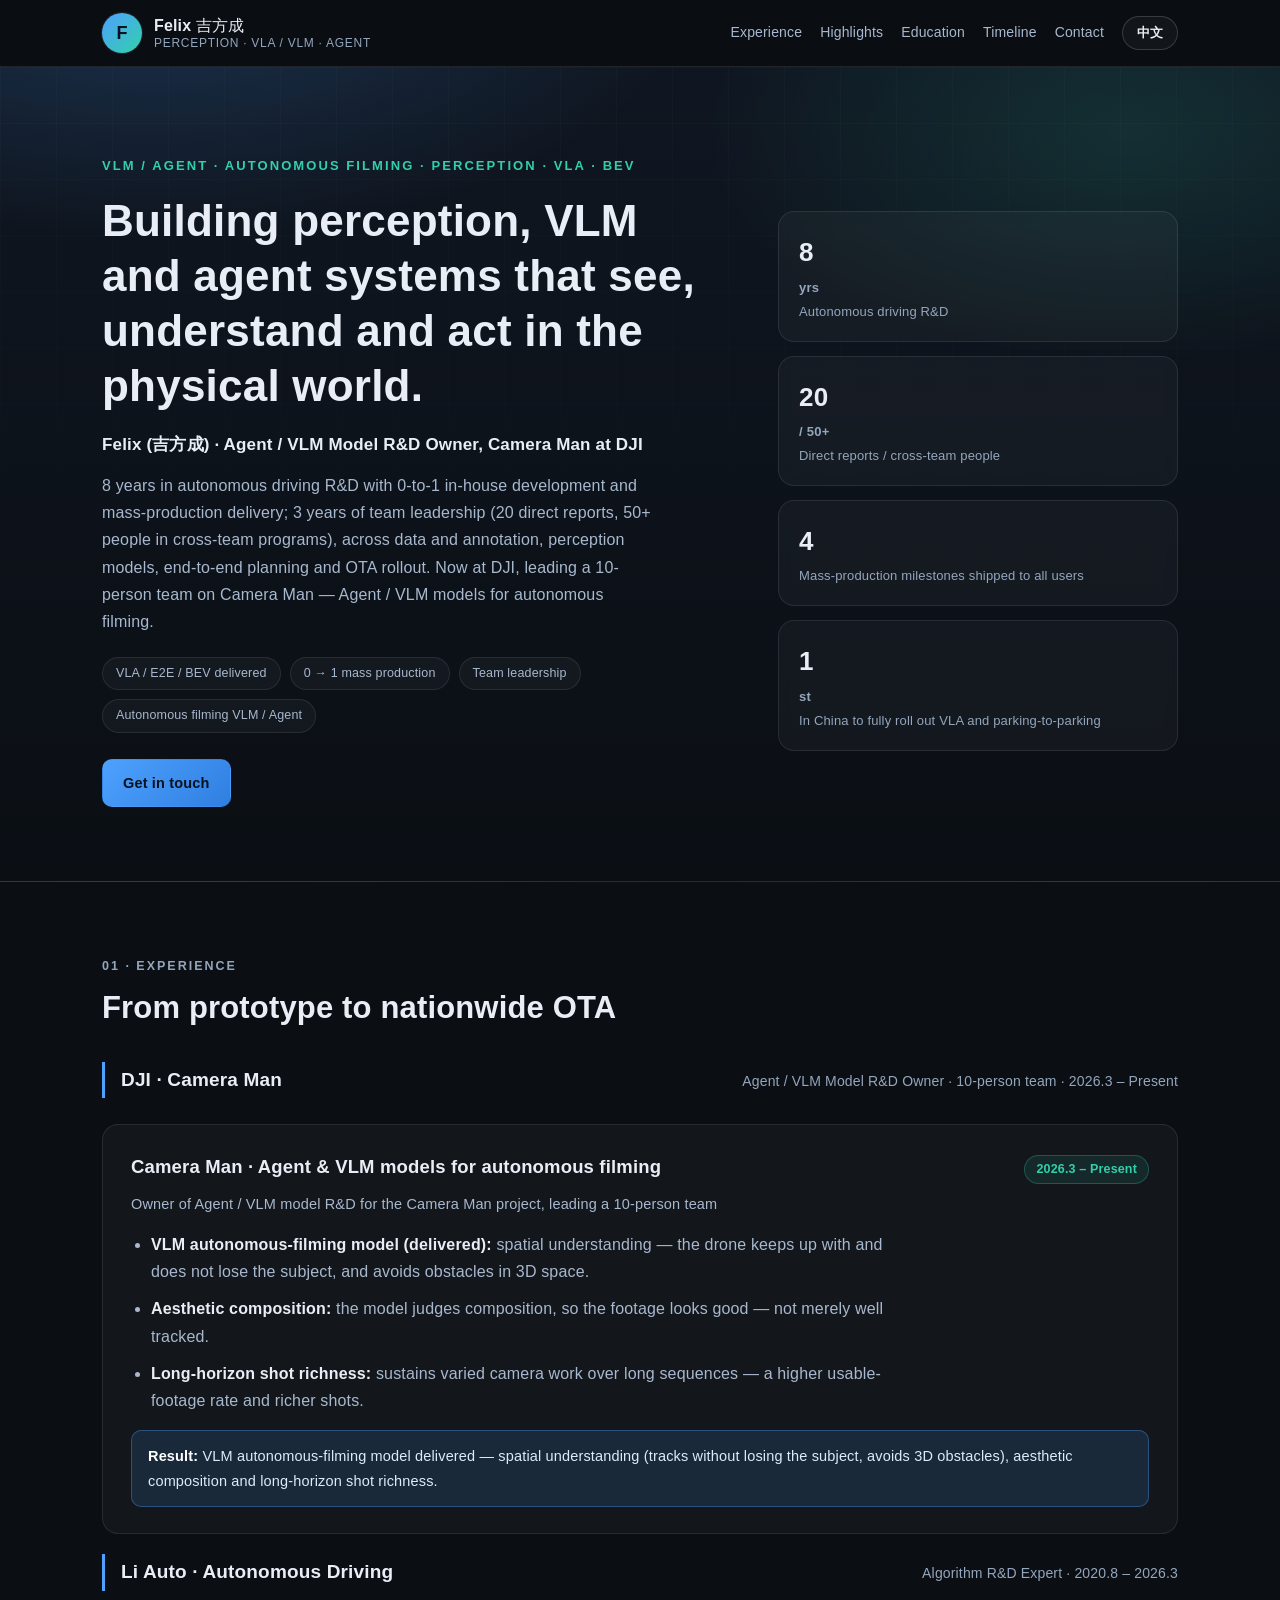
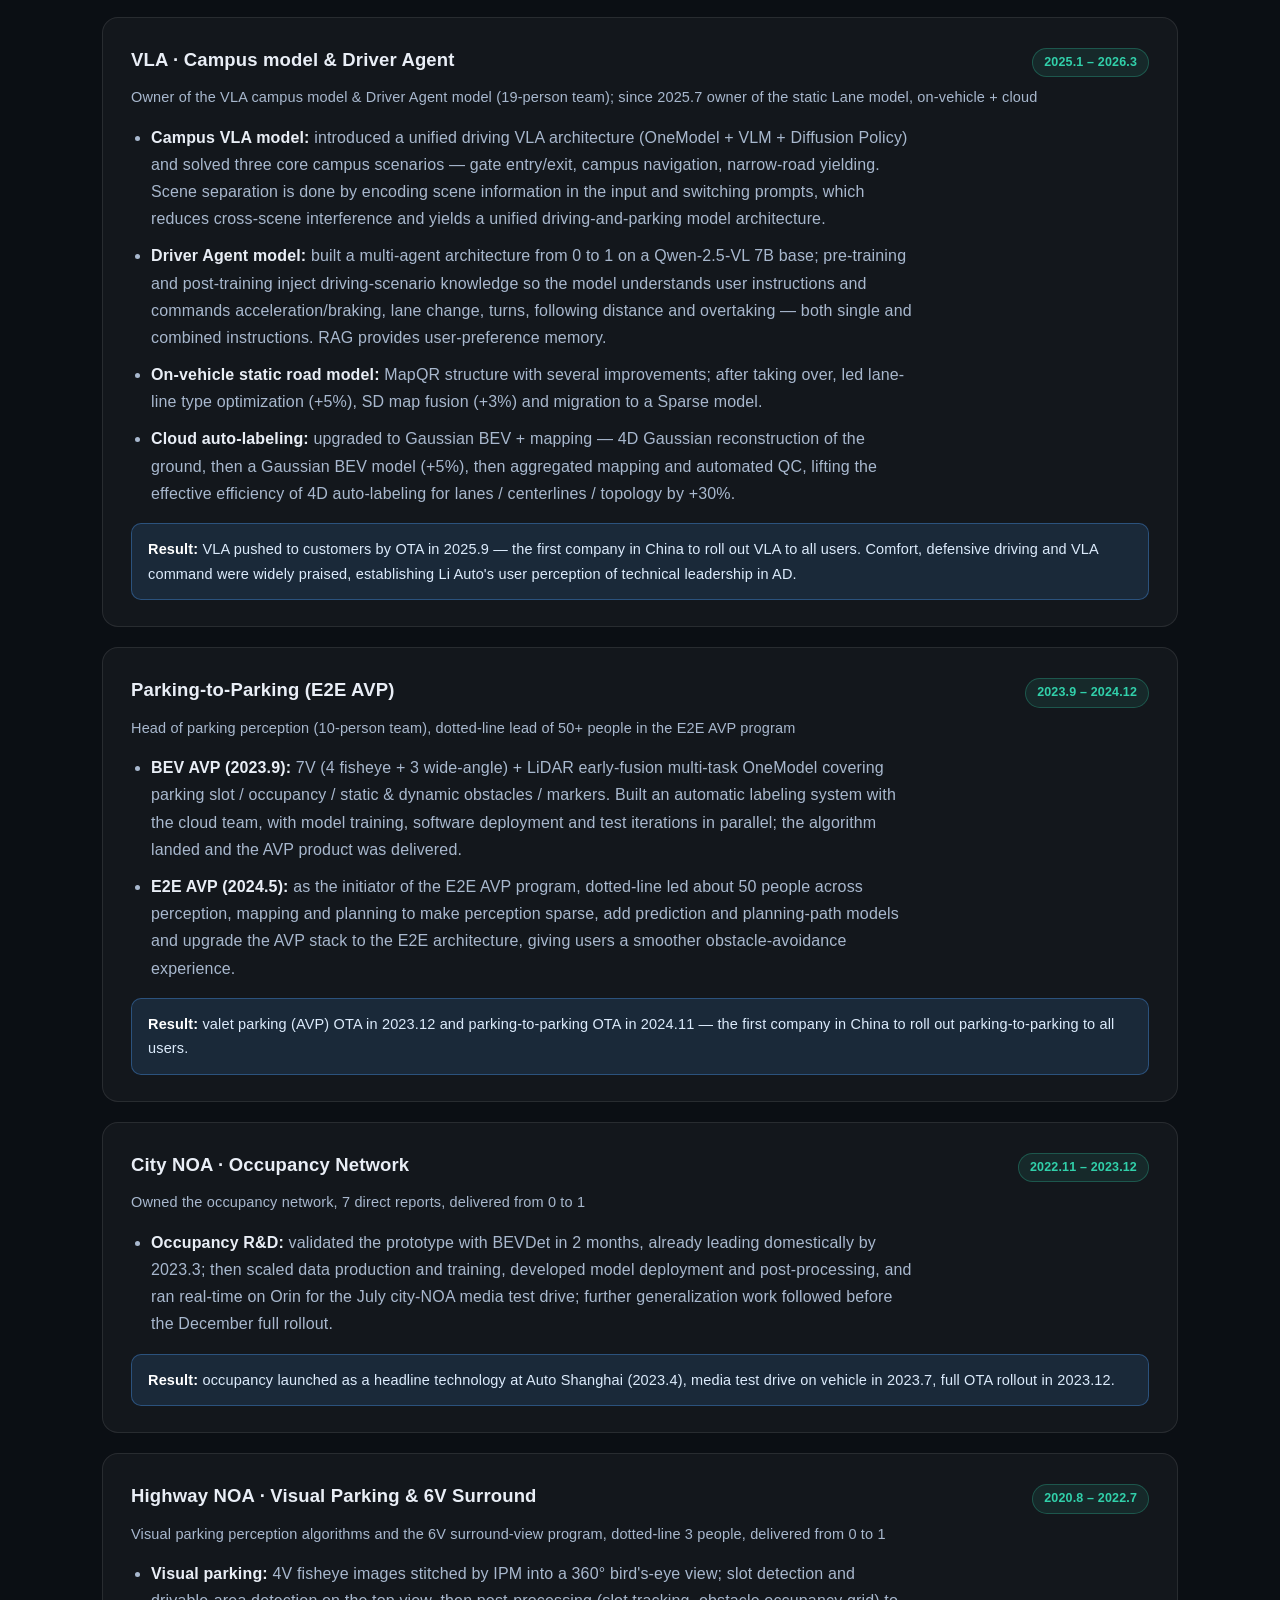
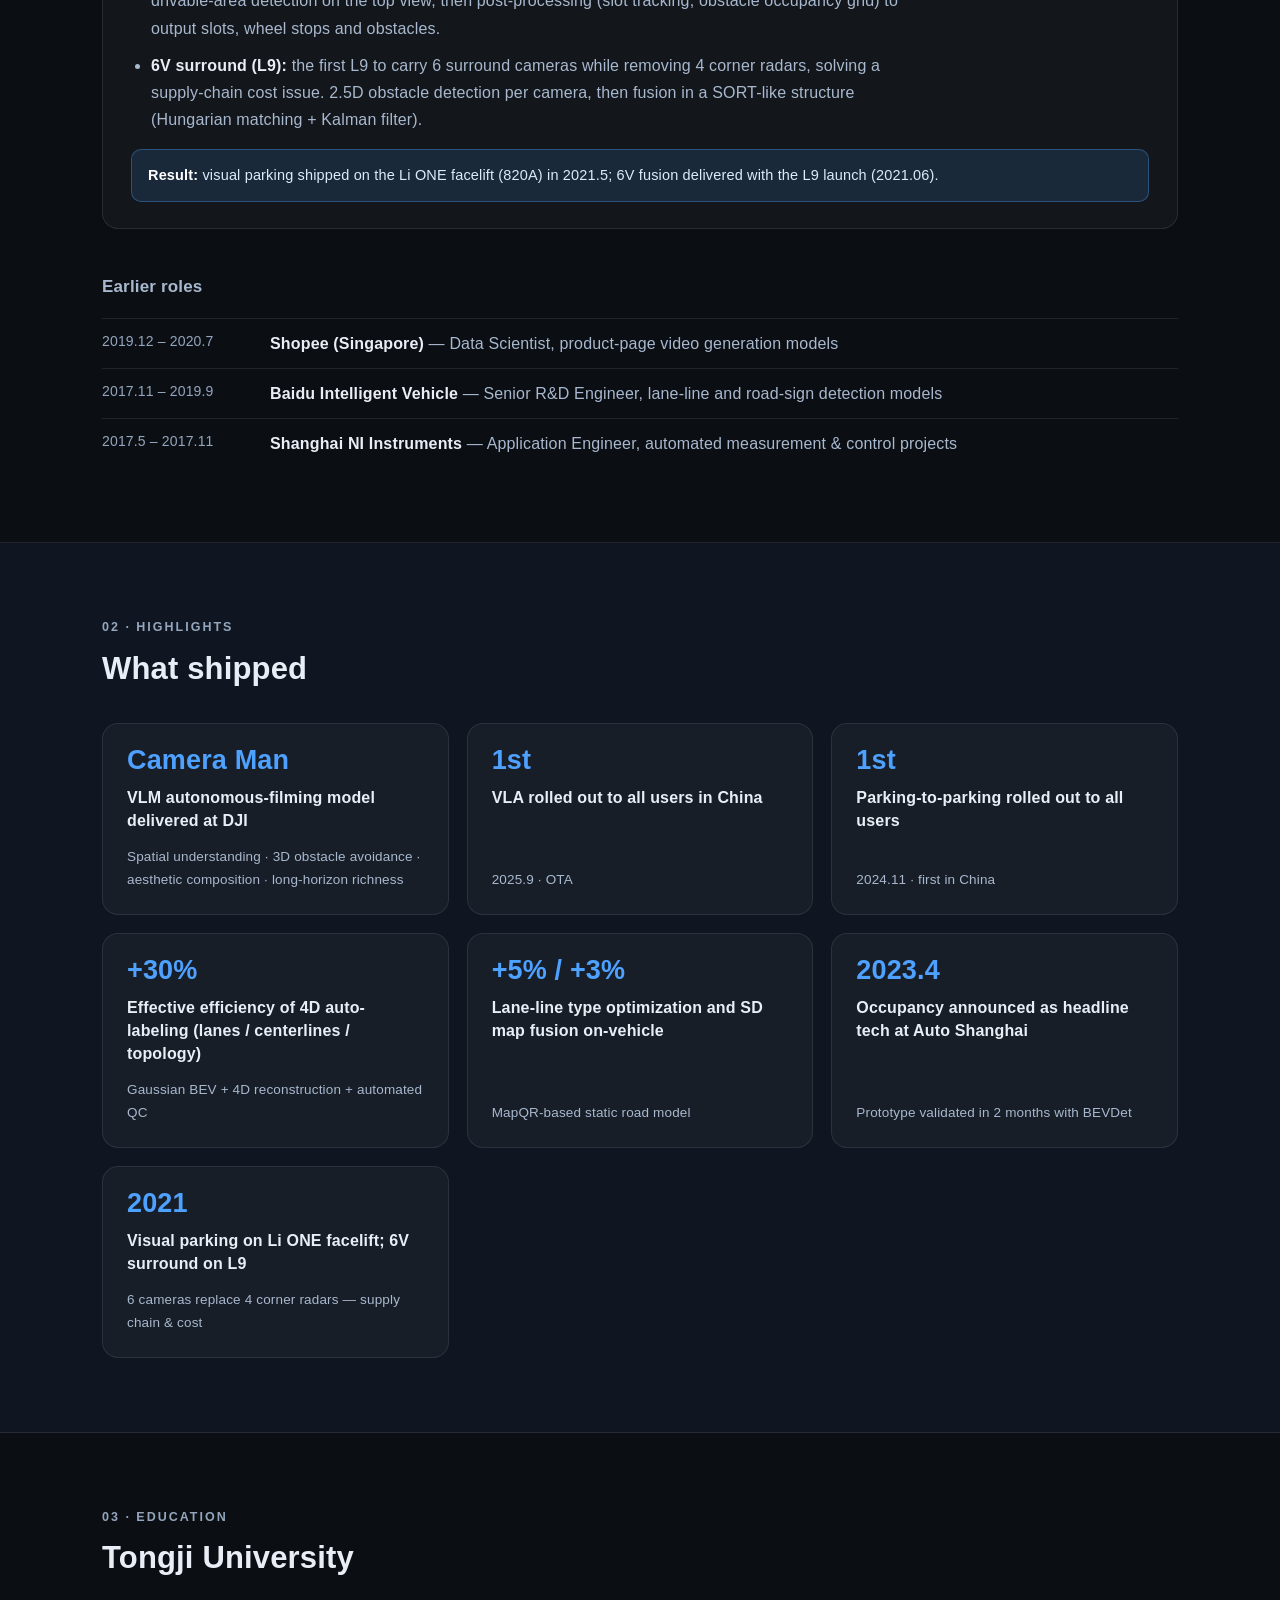
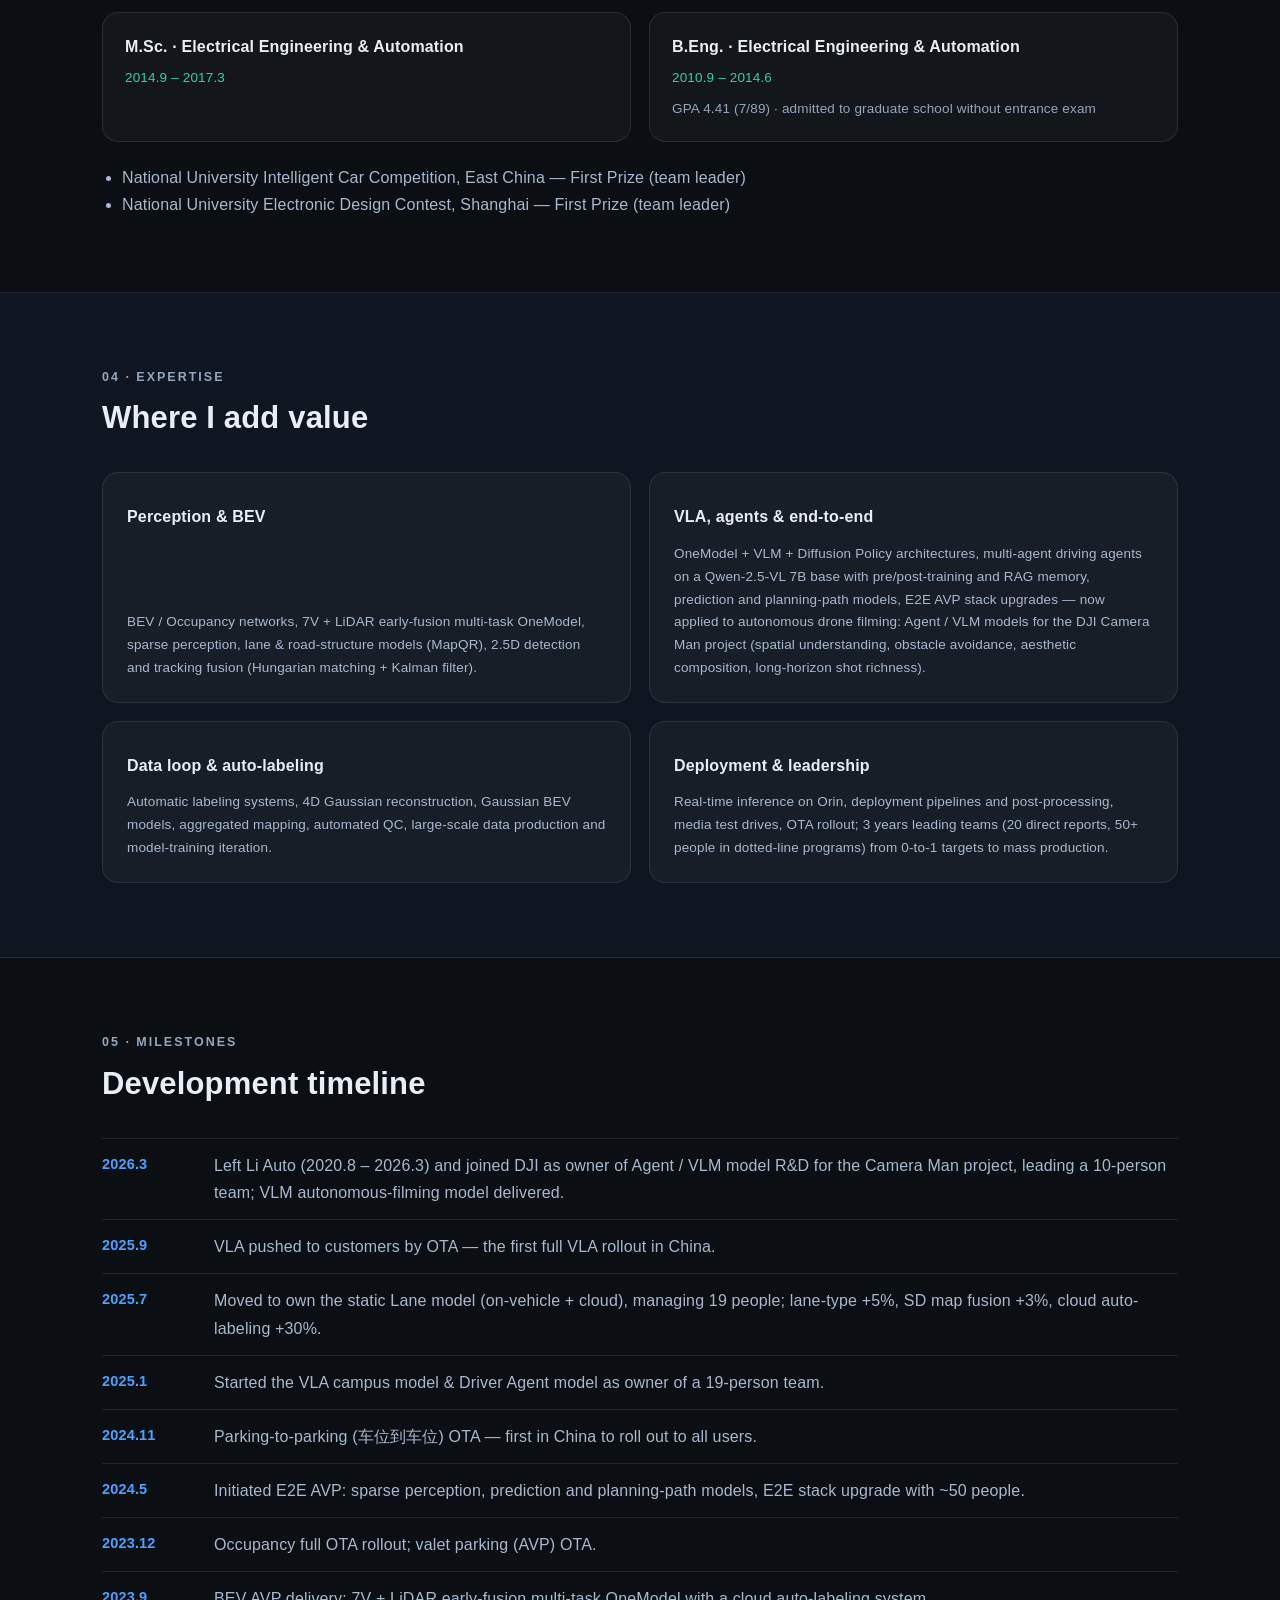
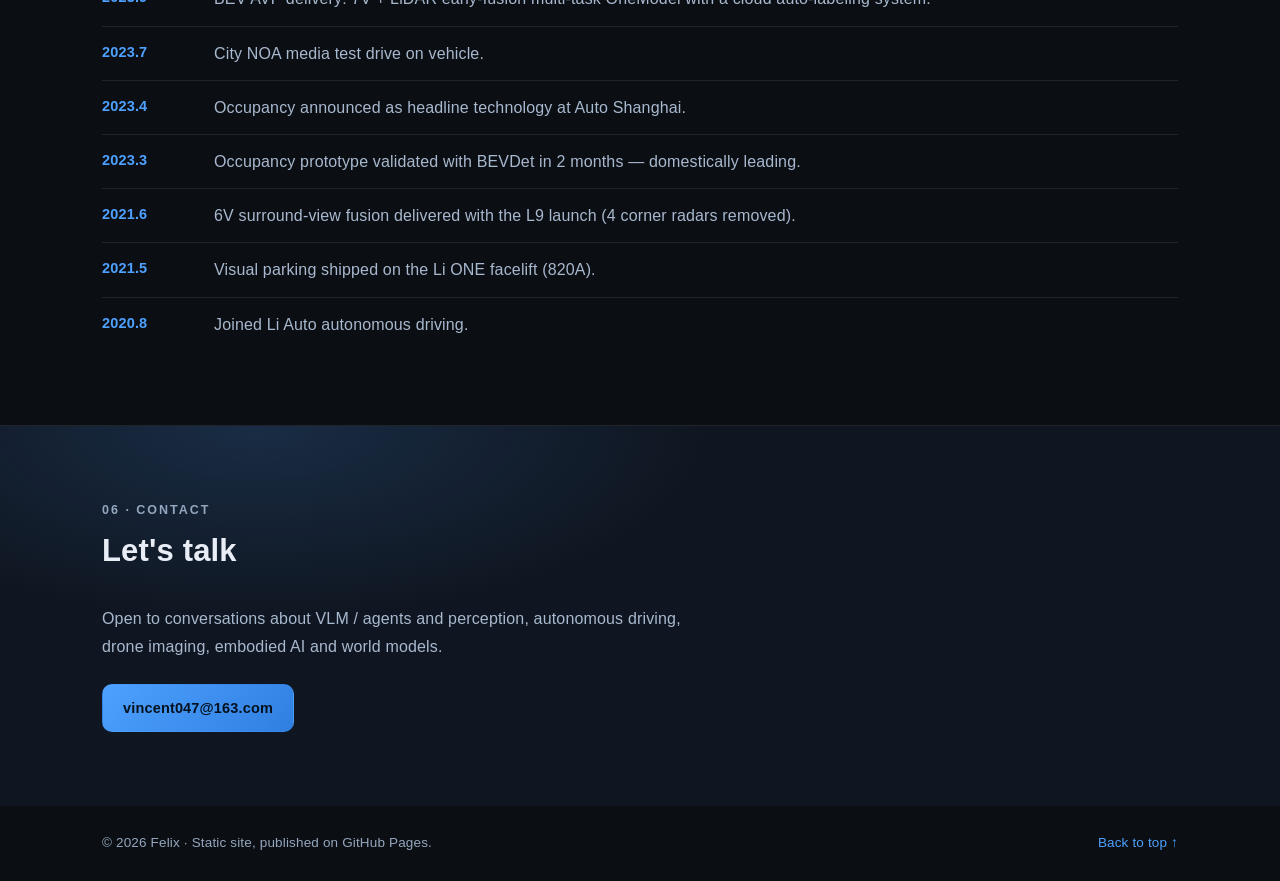
==== commit 9646323a: "Retract the résumé: remove download buttons and unpublish the stale PDF" ====
--- a/index.html
+++ b/index.html
@@ -75,9 +75,7 @@
         <span class="chip" data-en="Autonomous filming VLM / Agent" data-zh="自主运镜 VLM / Agent">Autonomous filming VLM / Agent</span>
       </div>
       <div class="actions">
-        <a class="btn btn-primary" href="assets/Felix-resume-v0.4.3.pdf" download
-           data-en="Download résumé (PDF)" data-zh="下载简历（PDF）">Download résumé (PDF)</a>
-        <a class="btn" href="#contact" data-en="Get in touch" data-zh="联系我">Get in touch</a>
+        <a class="btn btn-primary" href="#contact" data-en="Get in touch" data-zh="联系我">Get in touch</a>
       </div>
     </div>
 
@@ -357,7 +355,6 @@
        data-zh="欢迎就 VLM / Agent 与感知、自动驾驶、无人机影像、具身智能与世界模型相关话题交流。">Open to conversations about VLM / agents and perception, autonomous driving, drone imaging, embodied AI and world models.</p>
     <div class="contact-grid">
       <a class="btn btn-primary" href="mailto:vincent047@163.com">vincent047@163.com</a>
-      <a class="btn" href="assets/Felix-resume-v0.4.3.pdf" download data-en="Résumé (PDF)" data-zh="简历（PDF）">Résumé (PDF)</a>
     </div>
   </div>
 </section>
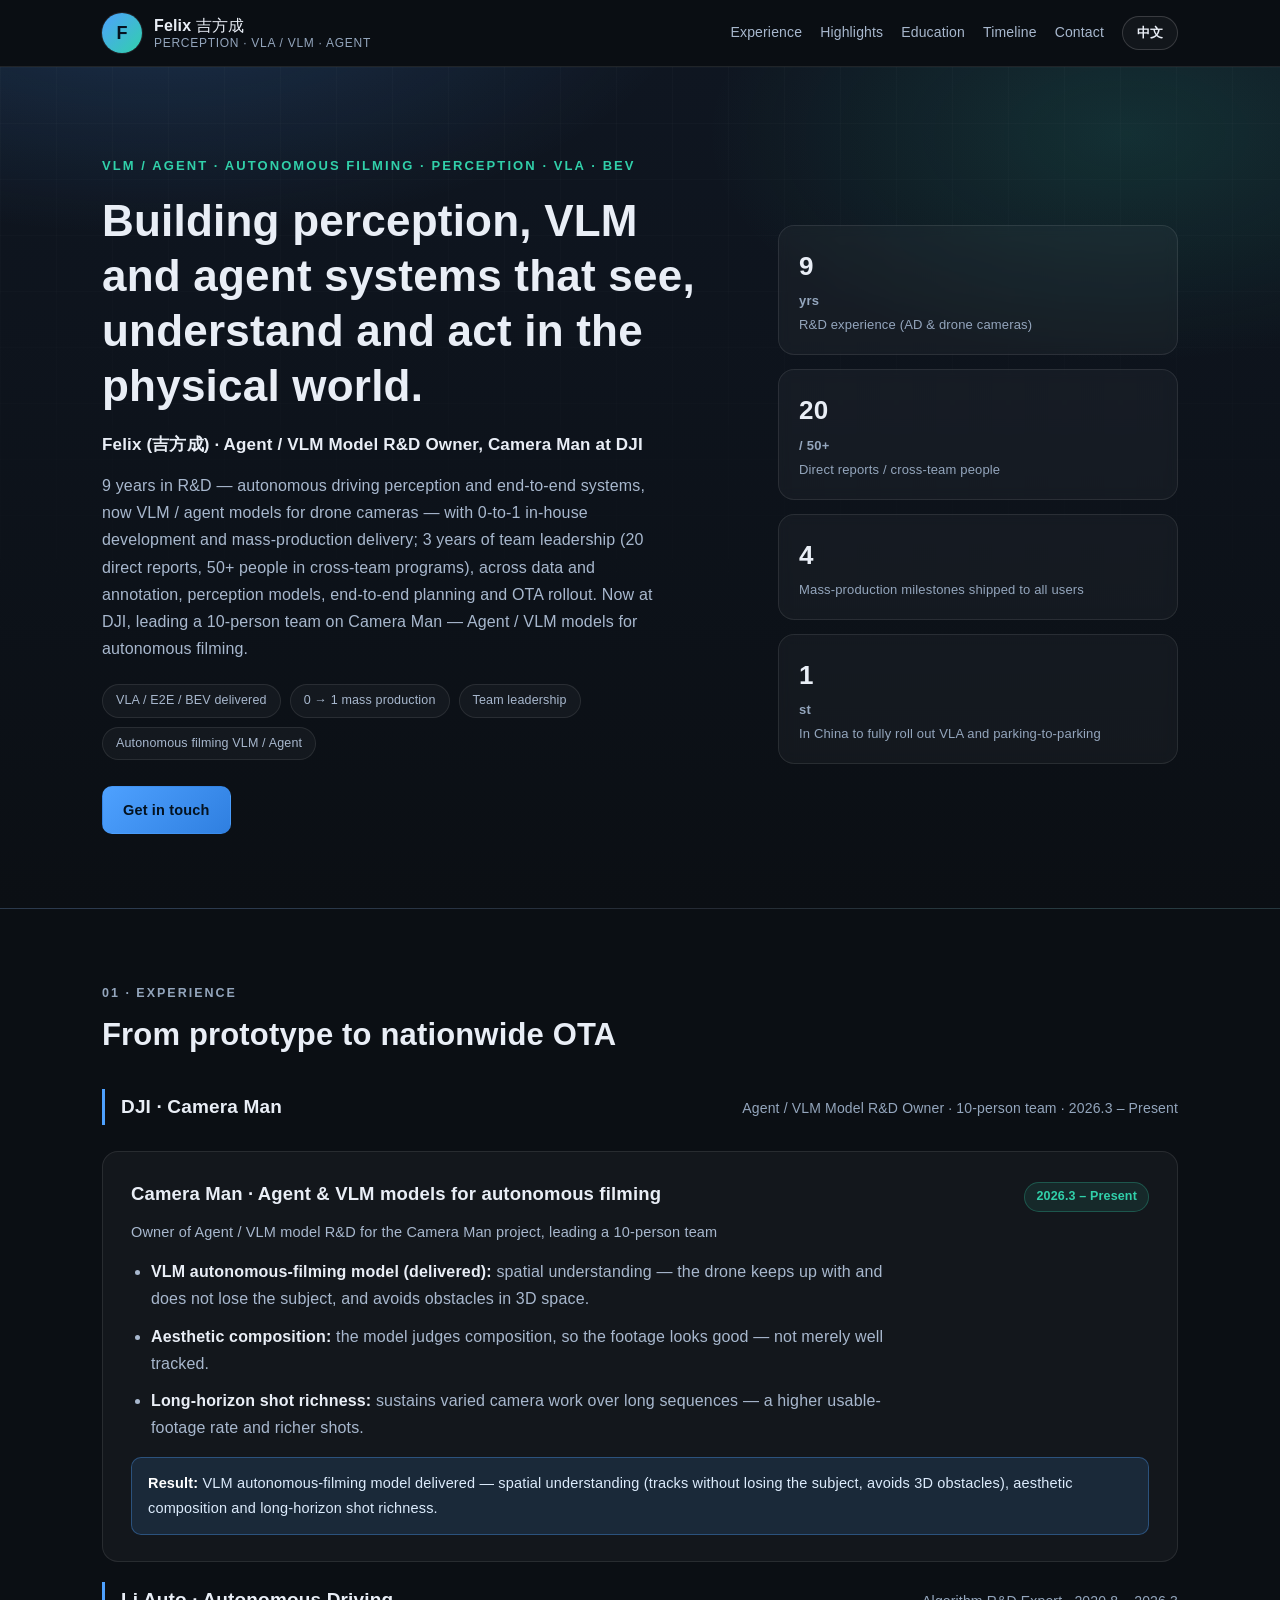
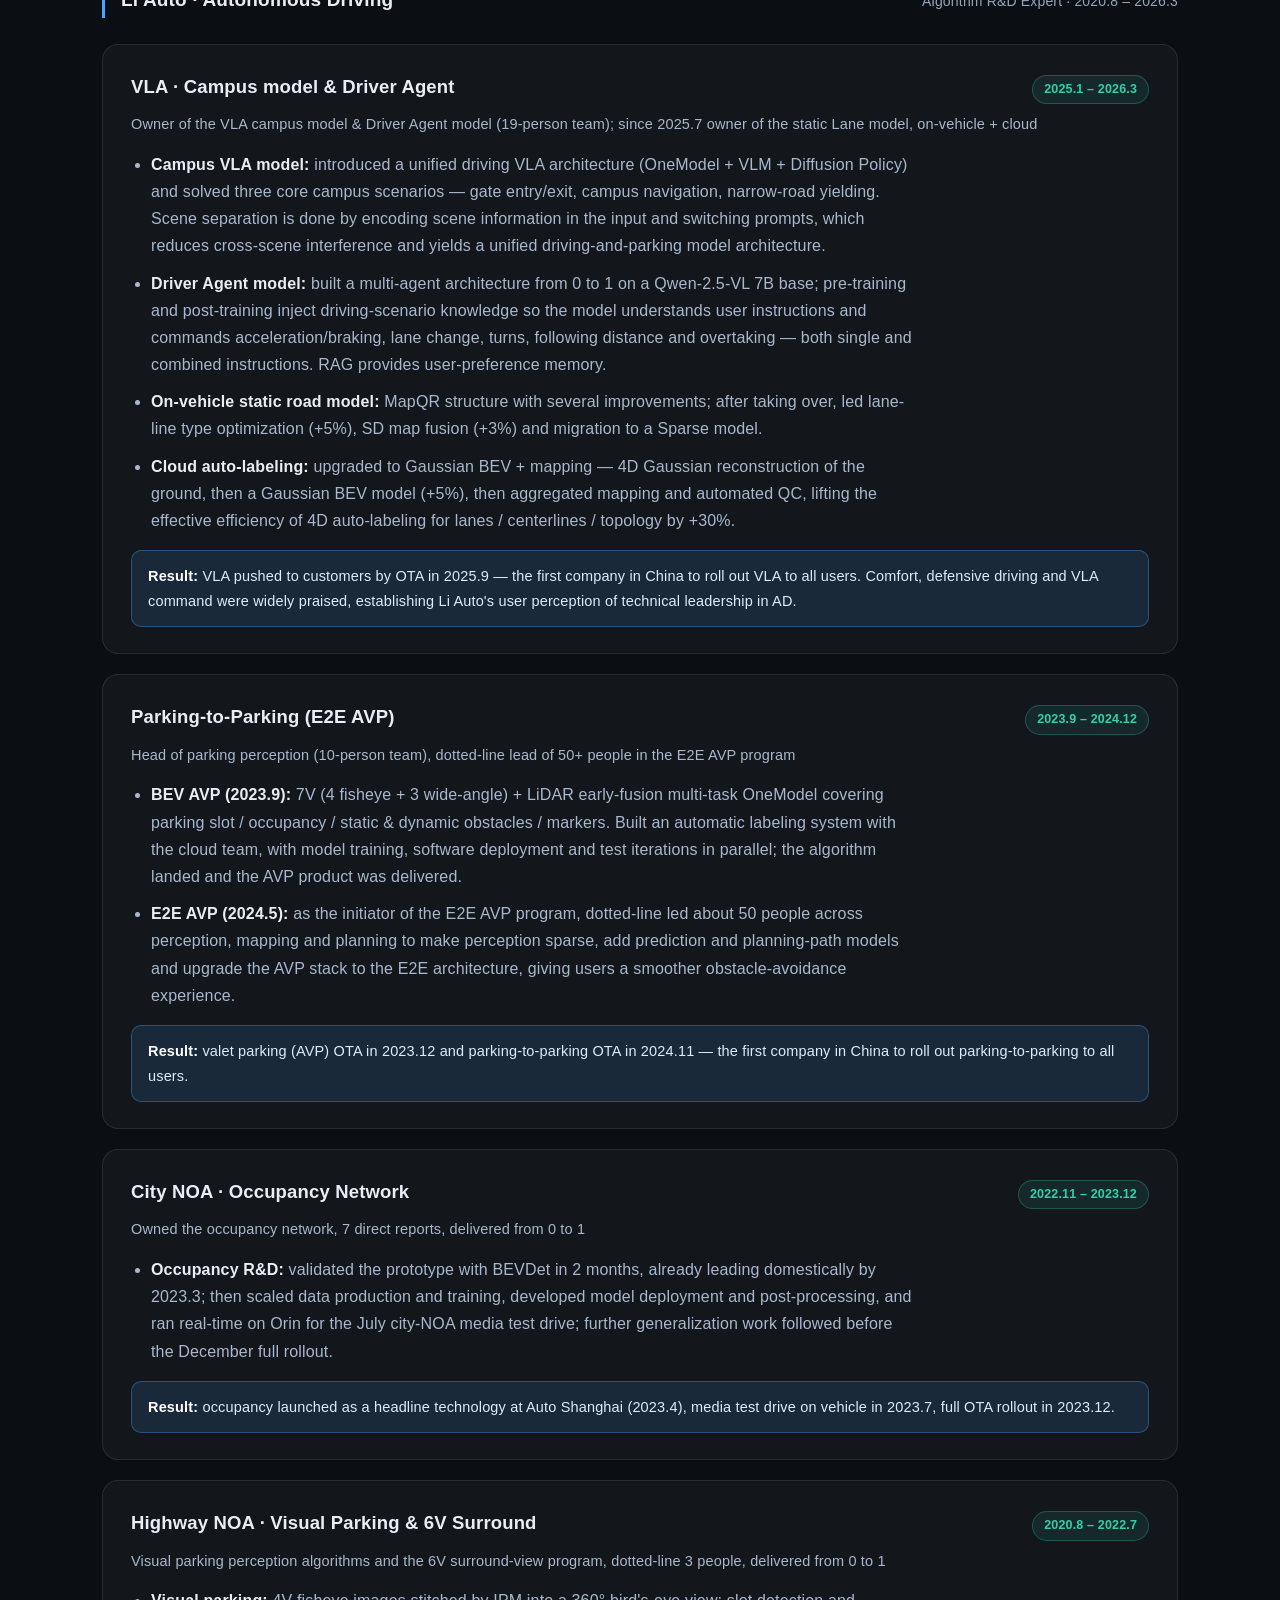
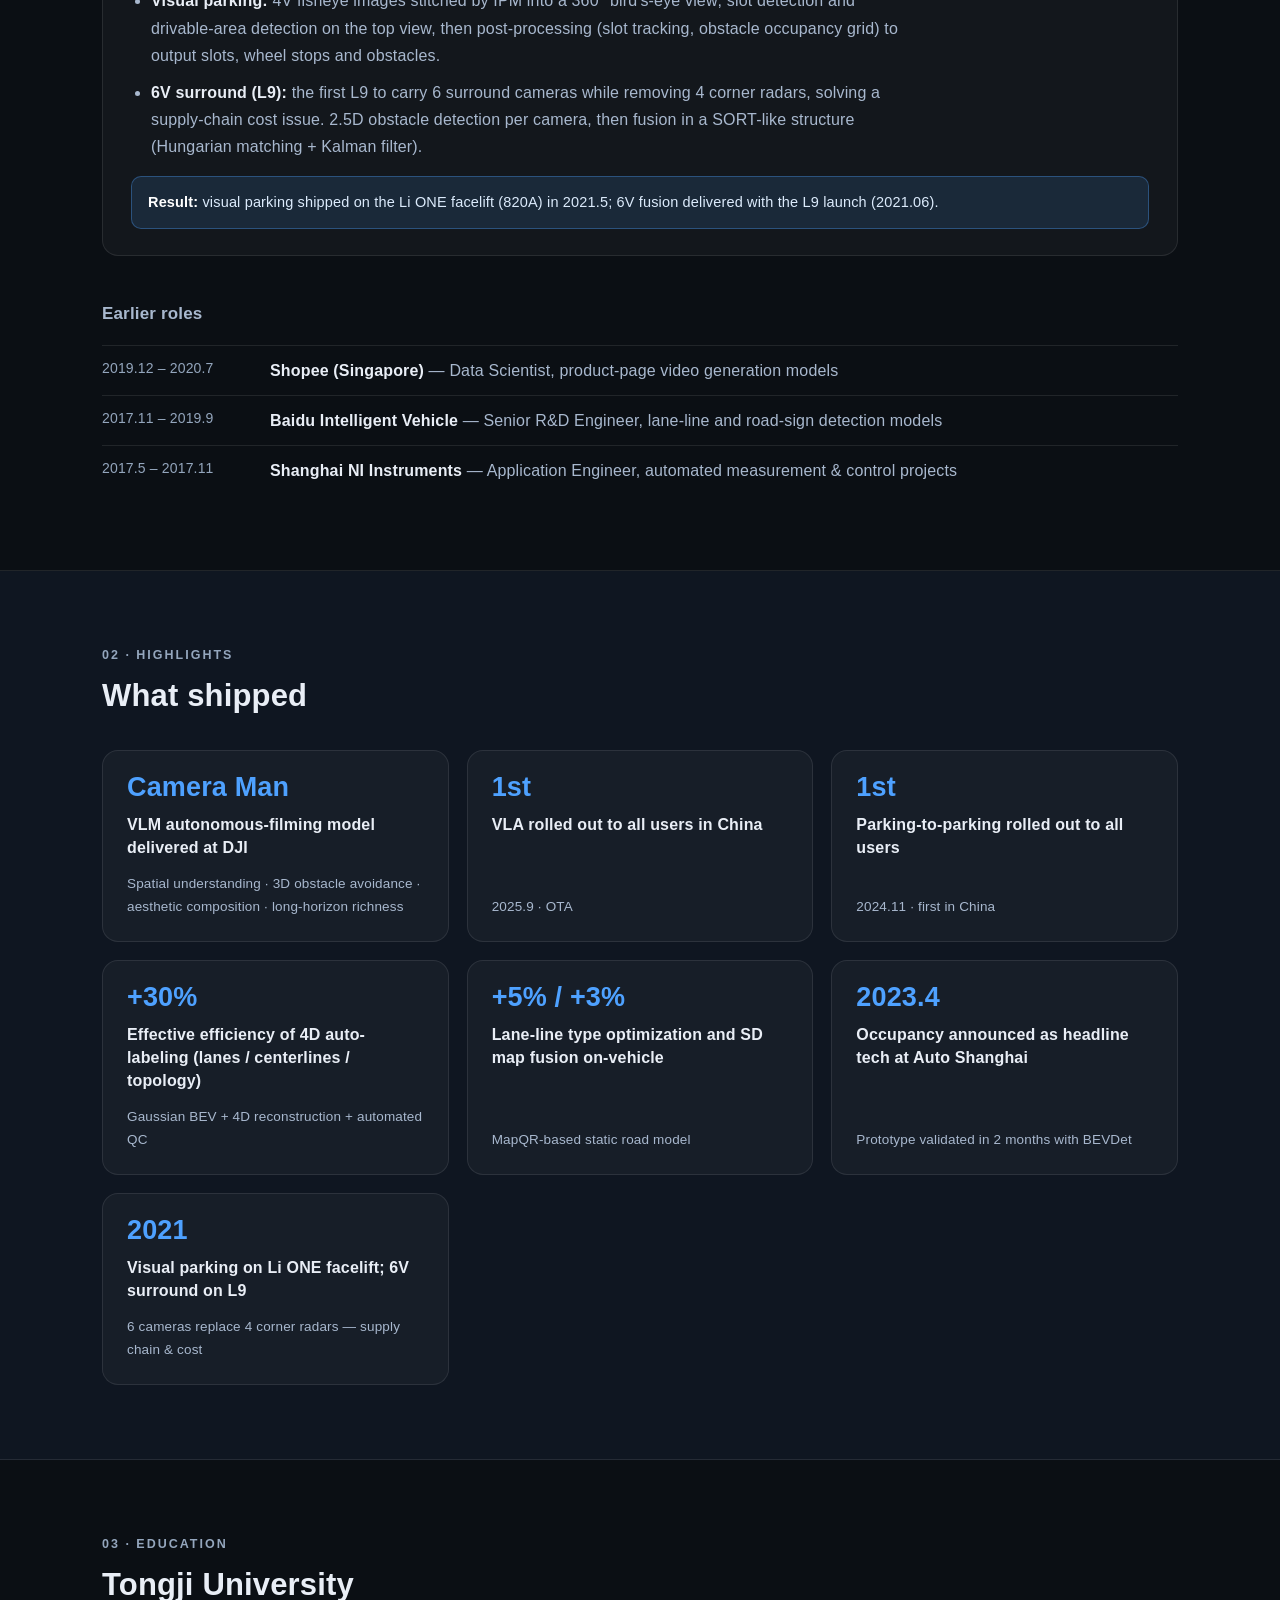
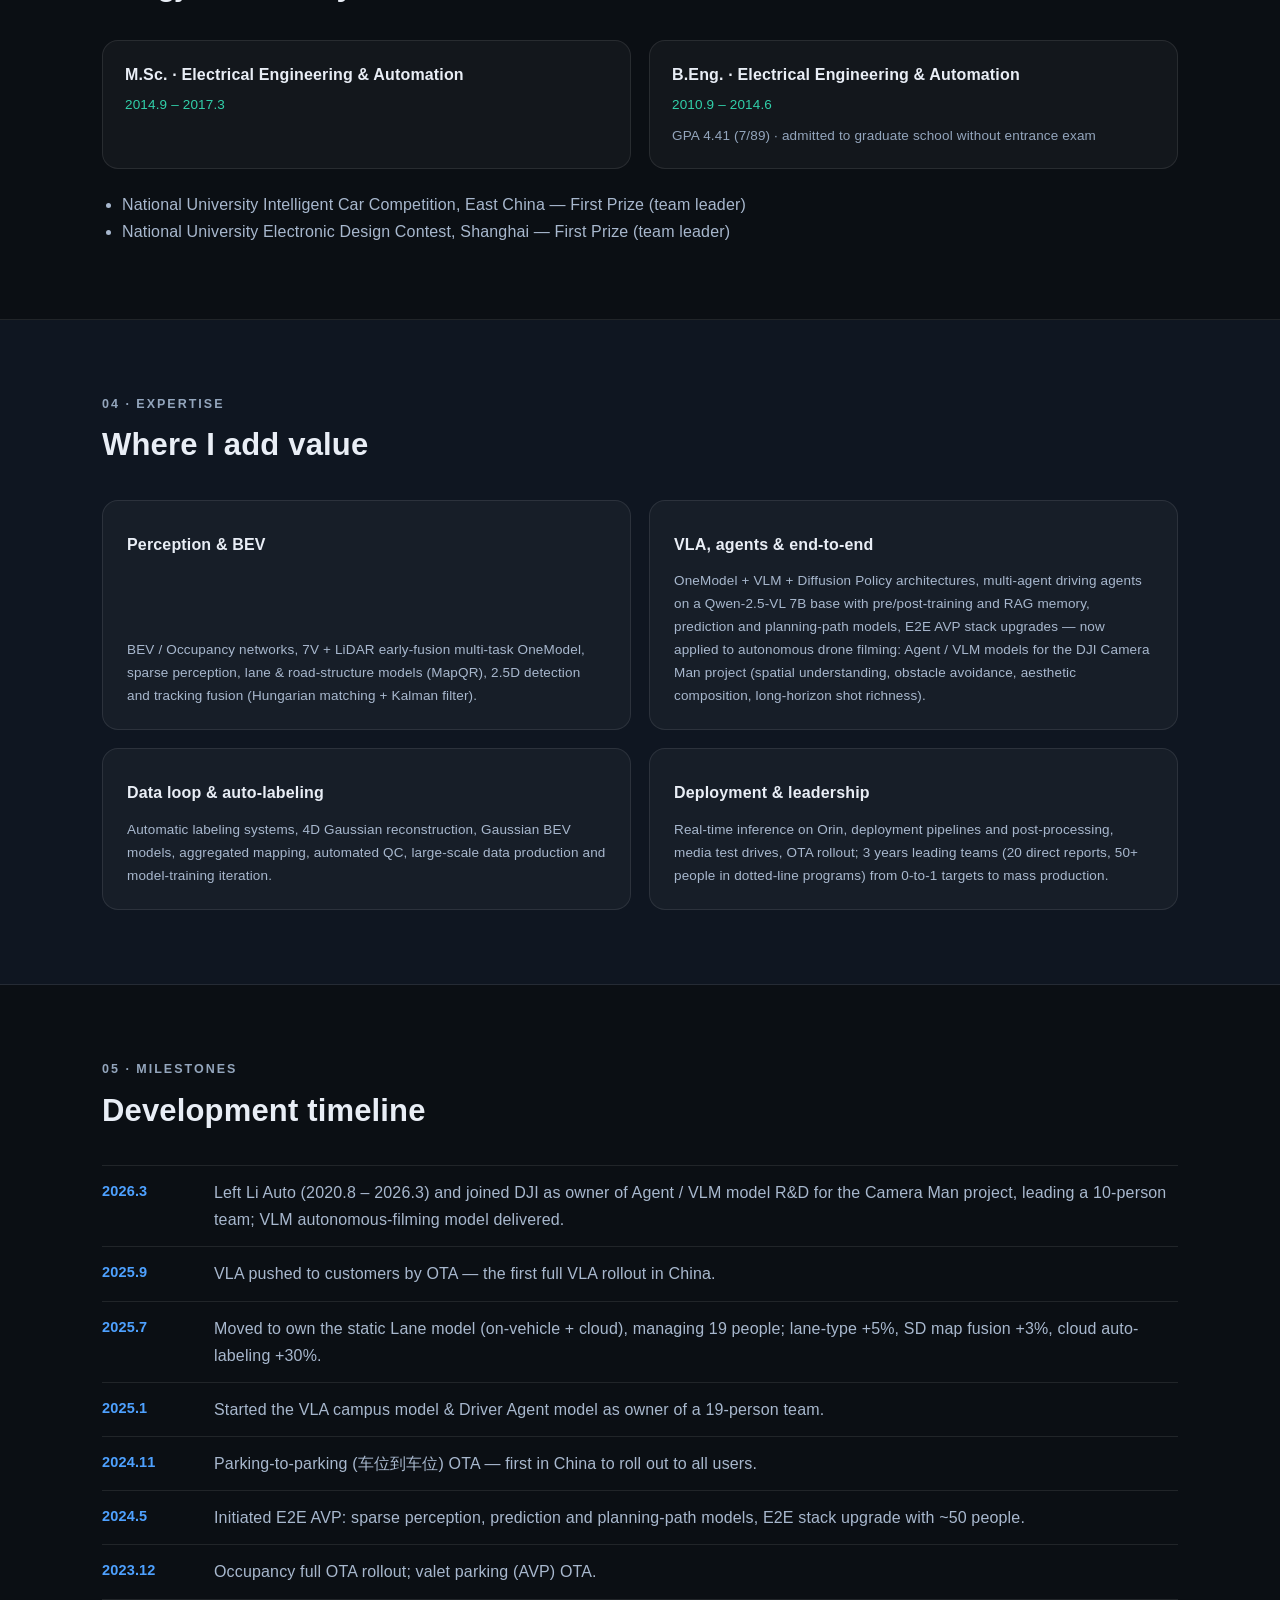
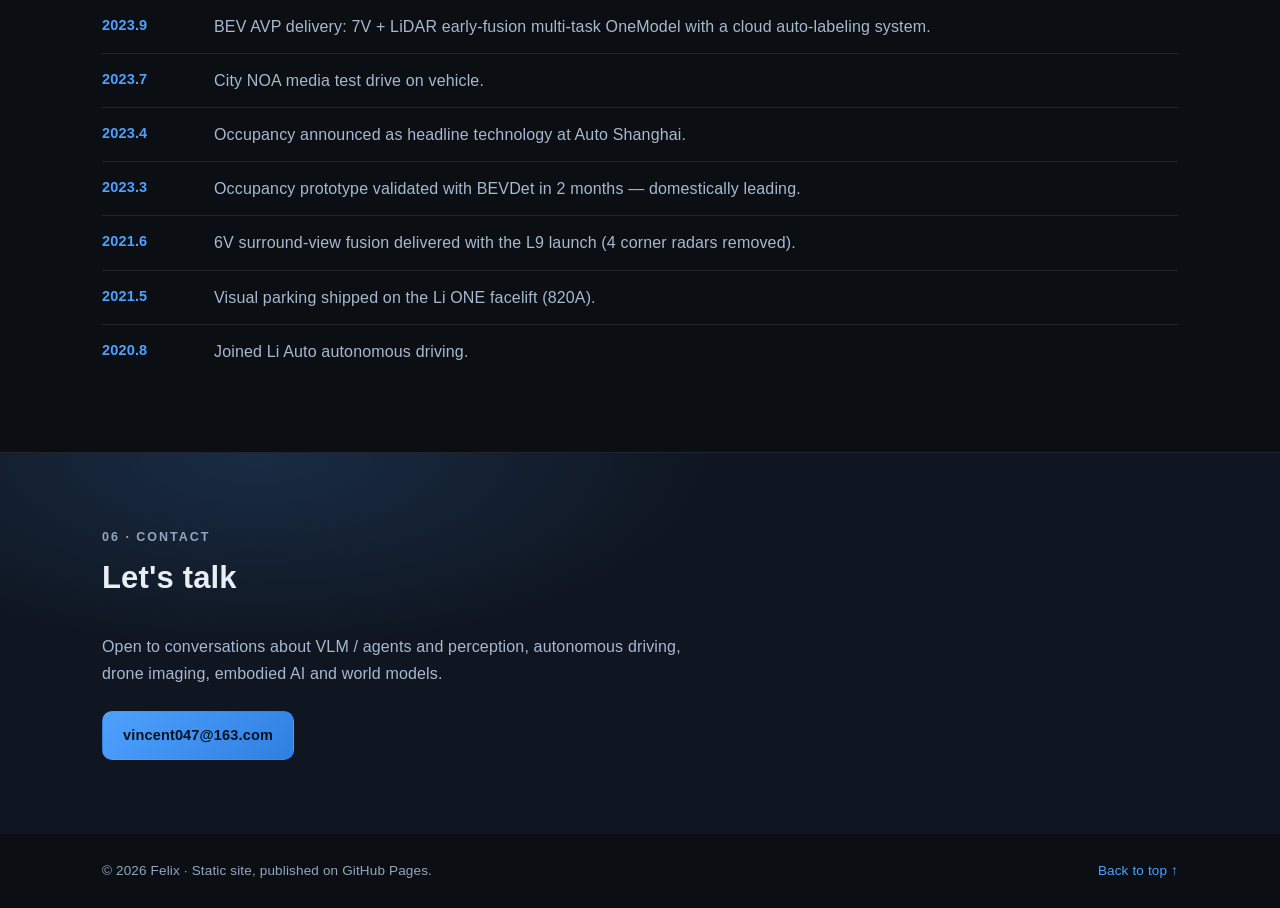
==== commit 92080fe5: "Experience: 8 -> 9 years (total R&D), stat label updated" ====
--- a/index.html
+++ b/index.html
@@ -4,14 +4,14 @@
 <meta charset="utf-8">
 <meta name="viewport" content="width=device-width, initial-scale=1">
 <title>Felix 吉方成｜VLM / Agent · 自主运镜 · 自动驾驶感知</title>
-<meta name="description" content="Felix（吉方成），大疆创新 Camera Man 项目 Agent / VLM 模型研发负责人（10 人团队），已交付 VLM 自主运镜拍摄模型，具备空间理解（跟得上、跟不丢、三维避障）、美学构图与长时序镜头丰富度能力。此前 8 年智能驾驶研发经历（理想汽车 2020.8–2026.3），3 年团队管理经验（实线 20 人 / 虚线 50+ 人），负责 VLA、E2E 车位到车位、BEV Occupancy、周视 6V 等从 0 到 1 自研与量产落地项目。">
+<meta name="description" content="Felix（吉方成），大疆创新 Camera Man 项目 Agent / VLM 模型研发负责人（10 人团队），已交付 VLM 自主运镜拍摄模型，具备空间理解（跟得上、跟不丢、三维避障）、美学构图与长时序镜头丰富度能力。9 年研发工作经历（智能驾驶 8 年：百度智能汽车 2017.11–2019.9、理想汽车 2020.8–2026.3），3 年团队管理经验（实线 20 人 / 虚线 50+ 人），负责 VLA、E2E 车位到车位、BEV Occupancy、周视 6V 等从 0 到 1 自研与量产落地项目。">
 <meta name="author" content="Felix">
 <meta name="theme-color" content="#0b0f14">
 <link rel="canonical" href="https://fangchengji.github.io/">
 <link rel="icon" href="assets/img/favicon.svg" type="image/svg+xml">
 <meta property="og:type" content="profile">
 <meta property="og:title" content="Felix 吉方成｜VLM / Agent · 自主运镜 · 自动驾驶感知">
-<meta property="og:description" content="大疆 Camera Man 项目 Agent / VLM 模型研发负责人（10 人团队）· VLM 自主运镜已交付 · 8 年智能驾驶研发 · 3 年团队管理">
+<meta property="og:description" content="大疆 Camera Man 项目 Agent / VLM 模型研发负责人（10 人团队）· VLM 自主运镜已交付 · 9 年研发工作经历 · 3 年团队管理">
 <link rel="stylesheet" href="assets/css/style.css">
 <script type="application/ld+json">
 {
@@ -66,8 +66,8 @@
           data-zh="构建感知、VLM 与 Agent 系统，让机器看懂、理解并在物理世界中行动。">Building perception, VLM and agent systems that see, understand and act in the physical world.</h1>
       <p class="hero-role" data-en="Felix (吉方成) · Agent / VLM Model R&amp;D Owner, Camera Man at DJI"
          data-zh="Felix（吉方成）· 大疆创新 Camera Man 项目 Agent / VLM 模型研发负责人">Felix (吉方成) · Agent / VLM Model R&amp;D Owner, Camera Man at DJI</p>
-      <p class="hero-focus" data-en="8 years in autonomous driving R&amp;D with 0-to-1 in-house development and mass-production delivery; 3 years of team leadership (20 direct reports, 50+ people in cross-team programs), across data and annotation, perception models, end-to-end planning and OTA rollout. Now at DJI, leading a 10-person team on Camera Man — Agent / VLM models for autonomous filming."
-         data-zh="8 年智能驾驶研发经历，有 0-1 自研量产落地经验；3 年团队管理经验，实线带 20 人团队，有虚线负责 50+ 人项目经验。工作在数据与标注、感知模型、端到端规划到 OTA 推送的完整闭环上。现于大疆创新带领 10 人团队，负责 Camera Man 项目的 Agent / VLM 模型研发。">8 years in autonomous driving R&amp;D with 0-to-1 in-house development and mass-production delivery; 3 years of team leadership (20 direct reports, 50+ people in cross-team programs), across data and annotation, perception models, end-to-end planning and OTA rollout. Now at DJI, leading a 10-person team on Camera Man — Agent / VLM models for autonomous filming.</p>
+      <p class="hero-focus" data-en="9 years in R&amp;D — autonomous driving perception and end-to-end systems, now VLM / agent models for drone cameras — with 0-to-1 in-house development and mass-production delivery; 3 years of team leadership (20 direct reports, 50+ people in cross-team programs), across data and annotation, perception models, end-to-end planning and OTA rollout. Now at DJI, leading a 10-person team on Camera Man — Agent / VLM models for autonomous filming."
+         data-zh="9 年研发工作经历（智能驾驶感知与端到端系统，现做无人机 Camera 的 VLM / Agent 模型），有 0-1 自研量产落地经验；3 年团队管理经验，实线带 20 人团队，有虚线负责 50+ 人项目经验。工作在数据与标注、感知模型、端到端规划到 OTA 推送的完整闭环上。现于大疆创新带领 10 人团队，负责 Camera Man 项目的 Agent / VLM 模型研发。">9 years in R&amp;D — autonomous driving perception and end-to-end systems, now VLM / agent models for drone cameras — with 0-to-1 in-house development and mass-production delivery; 3 years of team leadership (20 direct reports, 50+ people in cross-team programs), across data and annotation, perception models, end-to-end planning and OTA rollout. Now at DJI, leading a 10-person team on Camera Man — Agent / VLM models for autonomous filming.</p>
       <div class="chips">
         <span class="chip" data-en="VLA / E2E / BEV delivered" data-zh="VLA / E2E / BEV 项目落地">VLA / E2E / BEV delivered</span>
         <span class="chip" data-en="0 → 1 mass production" data-zh="0 → 1 自研量产">0 → 1 mass production</span>
@@ -81,8 +81,8 @@
 
     <aside class="hero-stats">
       <div class="stat">
-        <b>8<span data-en=" yrs" data-zh=" 年"> yrs</span></b>
-        <span data-en="Autonomous driving R&amp;D" data-zh="智能驾驶研发经历">Autonomous driving R&amp;D</span>
+        <b>9<span data-en=" yrs" data-zh=" 年"> yrs</span></b>
+        <span data-en="R&amp;D experience (AD &amp; drone cameras)" data-zh="研发工作经历（智驾 + 无人机）">R&amp;D experience (AD &amp; drone cameras)</span>
       </div>
       <div class="stat">
         <b>20<span data-en=" / 50+" data-zh=" / 50+"> / 50+</span></b>
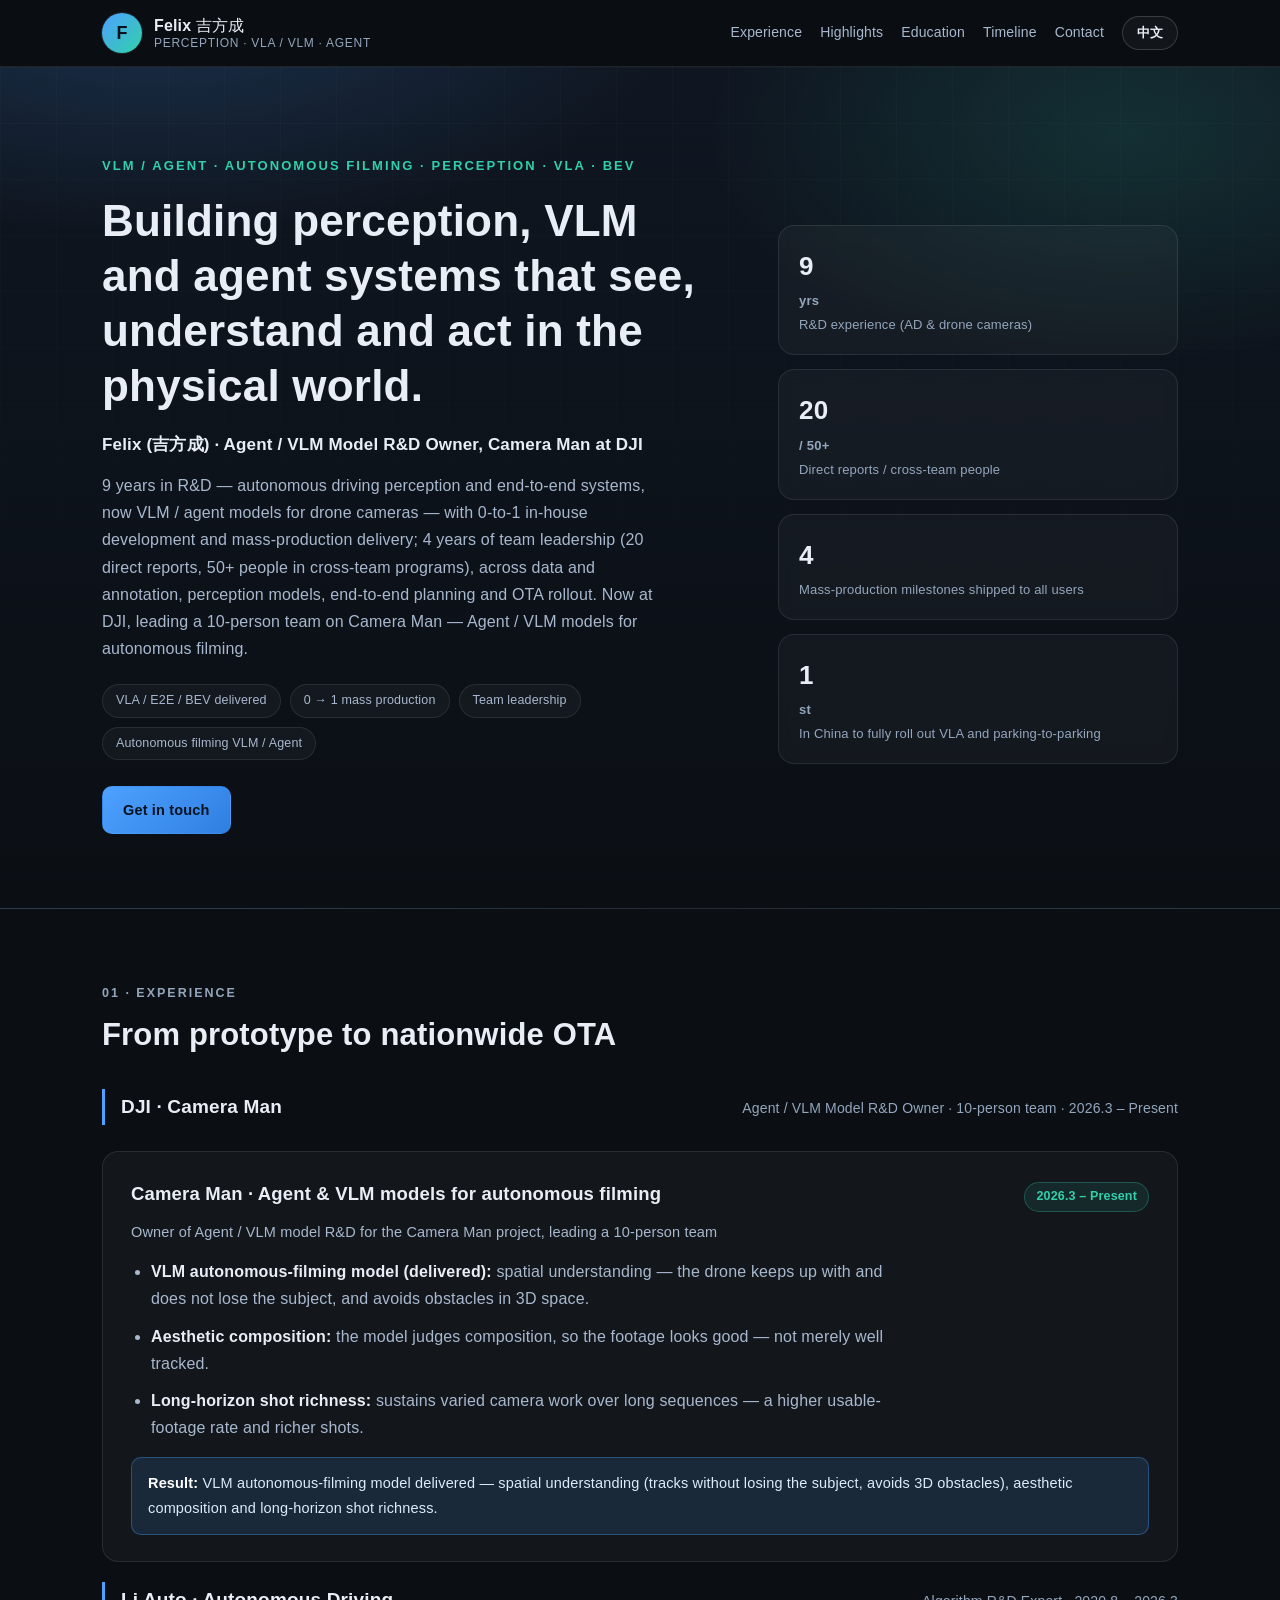
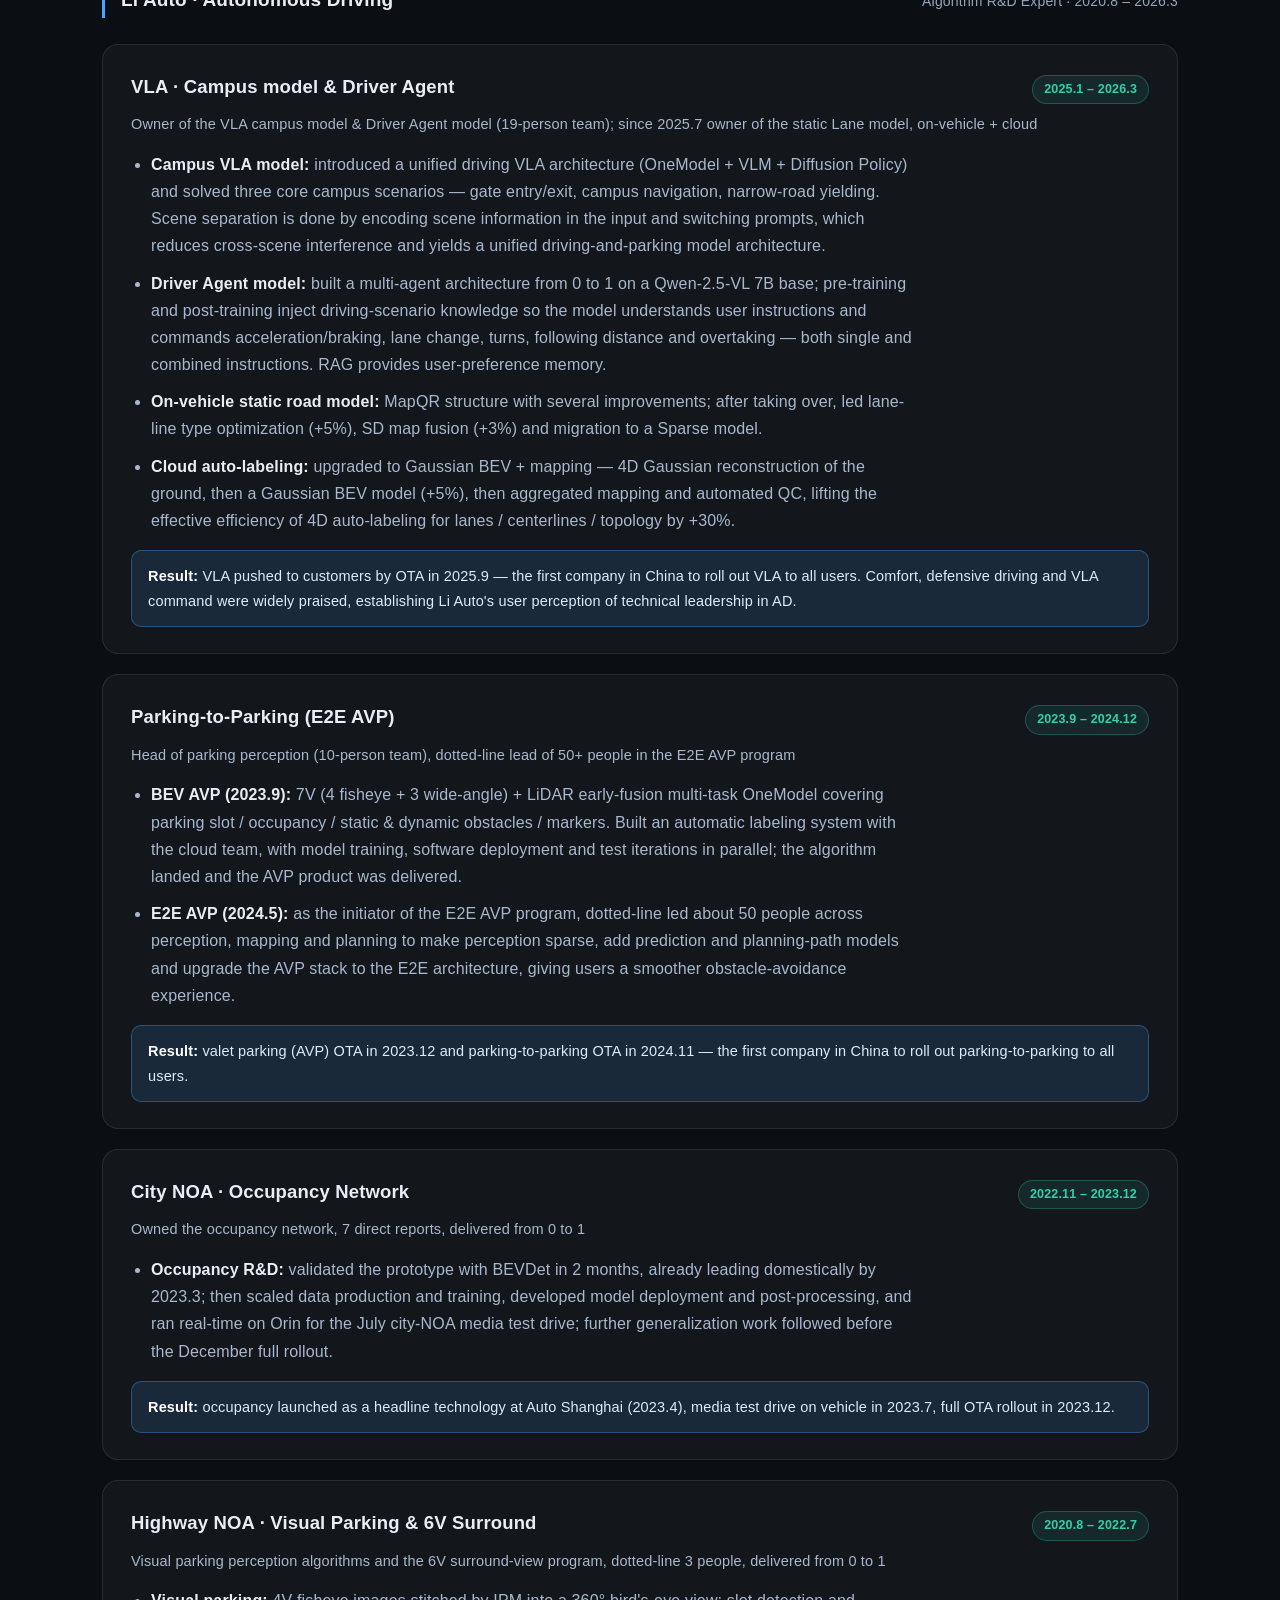
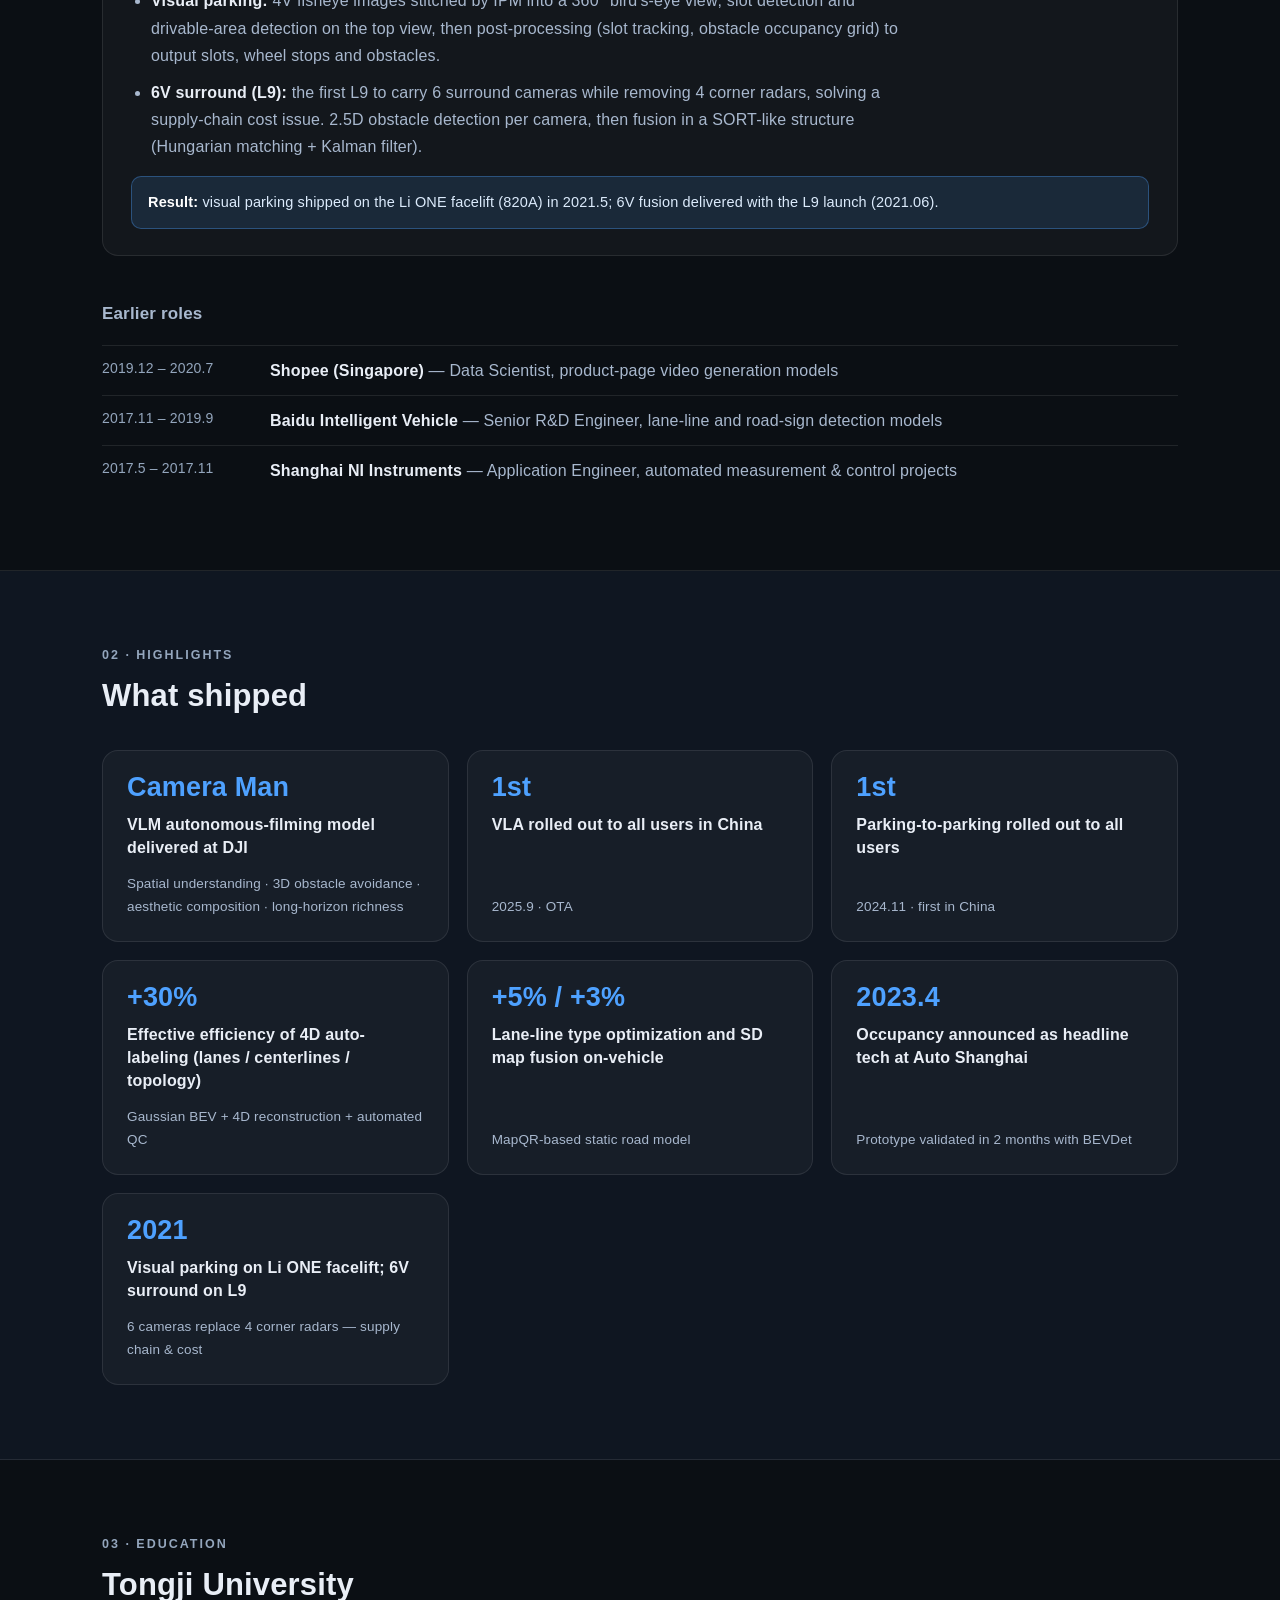
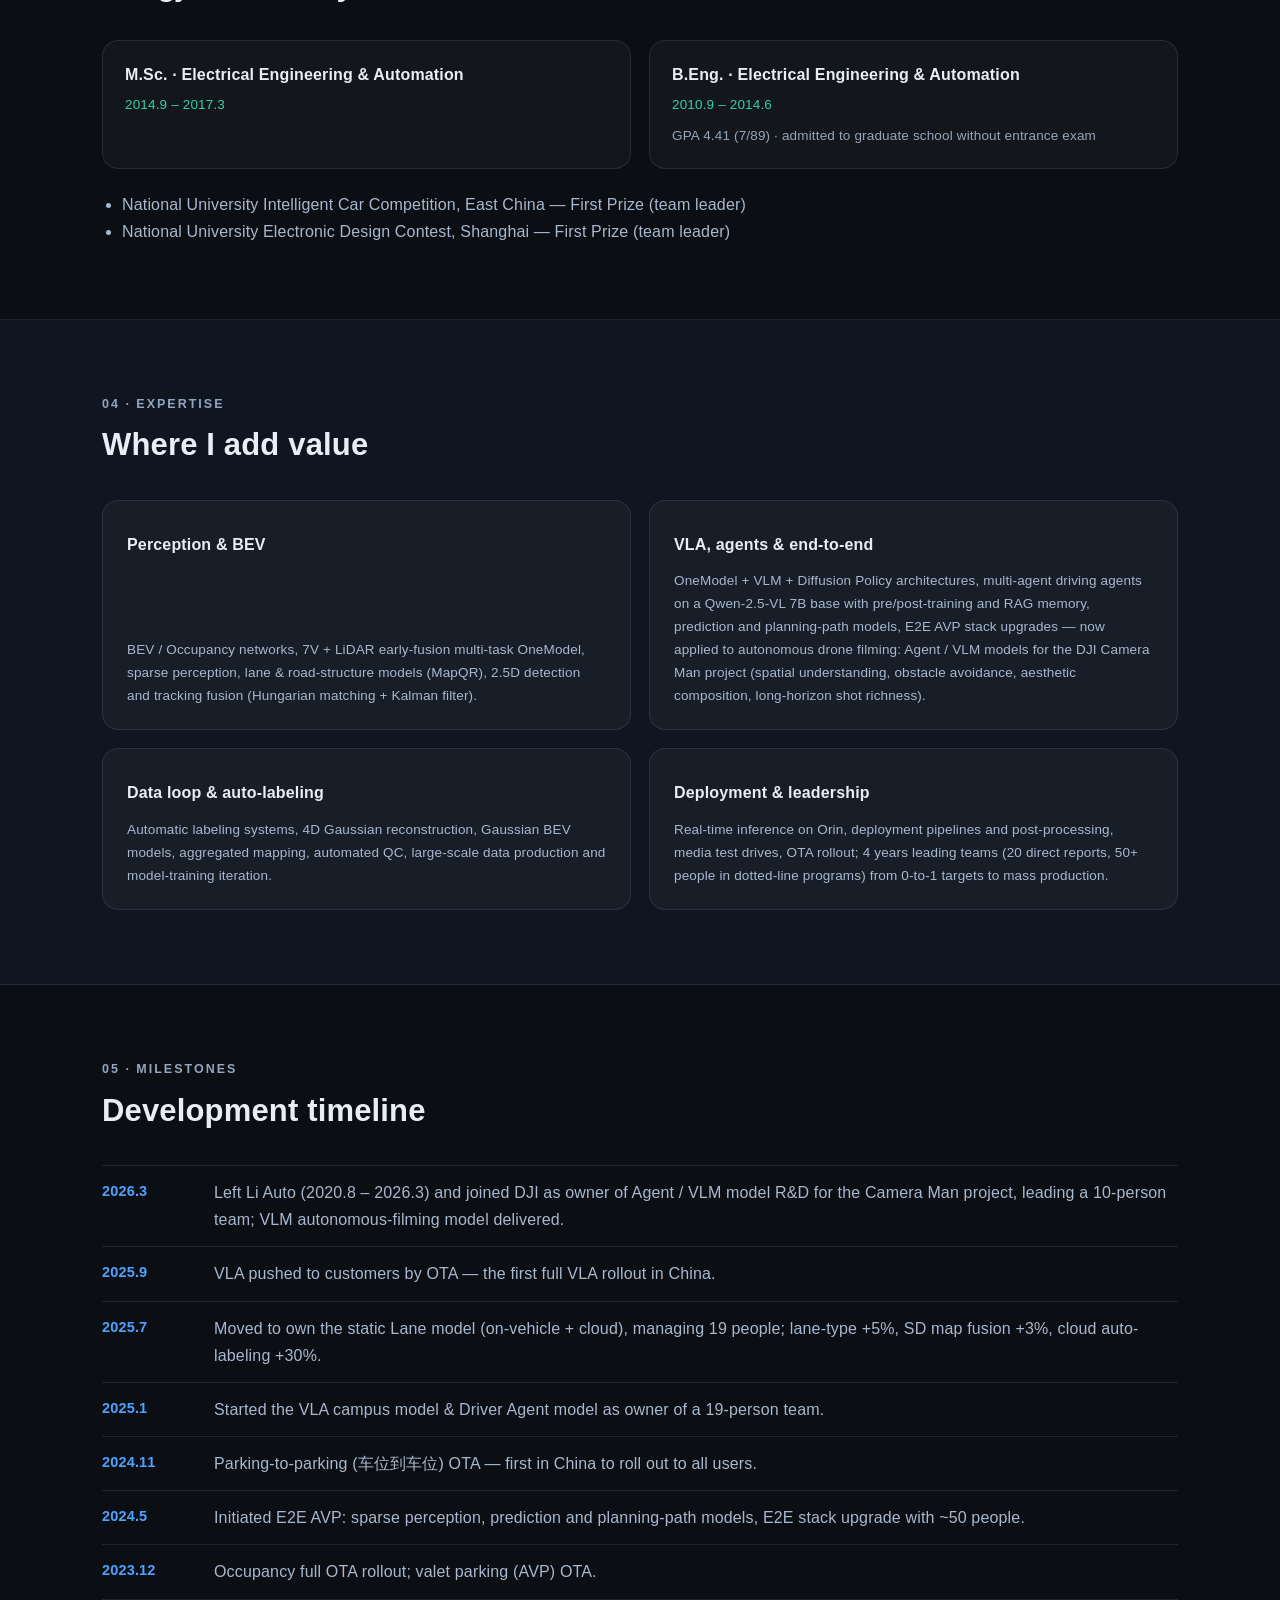
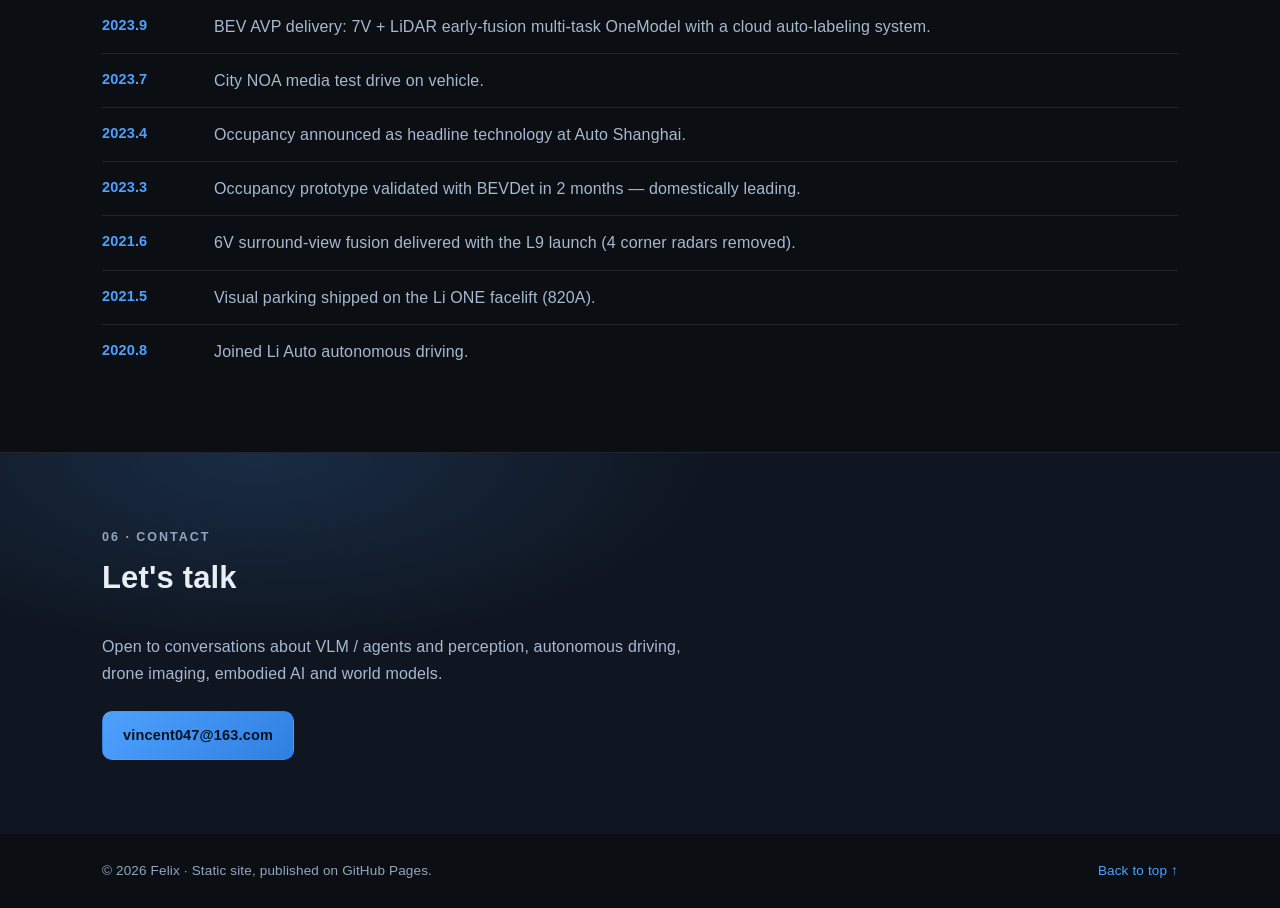
==== commit a9553a95: "Copy: 4 years of team leadership (was 3)" ====
--- a/index.html
+++ b/index.html
@@ -4,14 +4,14 @@
 <meta charset="utf-8">
 <meta name="viewport" content="width=device-width, initial-scale=1">
 <title>Felix 吉方成｜VLM / Agent · 自主运镜 · 自动驾驶感知</title>
-<meta name="description" content="Felix（吉方成），大疆创新 Camera Man 项目 Agent / VLM 模型研发负责人（10 人团队），已交付 VLM 自主运镜拍摄模型，具备空间理解（跟得上、跟不丢、三维避障）、美学构图与长时序镜头丰富度能力。9 年研发工作经历（智能驾驶 8 年：百度智能汽车 2017.11–2019.9、理想汽车 2020.8–2026.3），3 年团队管理经验（实线 20 人 / 虚线 50+ 人），负责 VLA、E2E 车位到车位、BEV Occupancy、周视 6V 等从 0 到 1 自研与量产落地项目。">
+<meta name="description" content="Felix（吉方成），大疆创新 Camera Man 项目 Agent / VLM 模型研发负责人（10 人团队），已交付 VLM 自主运镜拍摄模型，具备空间理解（跟得上、跟不丢、三维避障）、美学构图与长时序镜头丰富度能力。9 年研发工作经历（智能驾驶 8 年：百度智能汽车 2017.11–2019.9、理想汽车 2020.8–2026.3），4 年团队管理经验（实线 20 人 / 虚线 50+ 人），负责 VLA、E2E 车位到车位、BEV Occupancy、周视 6V 等从 0 到 1 自研与量产落地项目。">
 <meta name="author" content="Felix">
 <meta name="theme-color" content="#0b0f14">
 <link rel="canonical" href="https://fangchengji.github.io/">
 <link rel="icon" href="assets/img/favicon.svg" type="image/svg+xml">
 <meta property="og:type" content="profile">
 <meta property="og:title" content="Felix 吉方成｜VLM / Agent · 自主运镜 · 自动驾驶感知">
-<meta property="og:description" content="大疆 Camera Man 项目 Agent / VLM 模型研发负责人（10 人团队）· VLM 自主运镜已交付 · 9 年研发工作经历 · 3 年团队管理">
+<meta property="og:description" content="大疆 Camera Man 项目 Agent / VLM 模型研发负责人（10 人团队）· VLM 自主运镜已交付 · 9 年研发工作经历 · 4 年团队管理">
 <link rel="stylesheet" href="assets/css/style.css">
 <script type="application/ld+json">
 {
@@ -66,8 +66,8 @@
           data-zh="构建感知、VLM 与 Agent 系统，让机器看懂、理解并在物理世界中行动。">Building perception, VLM and agent systems that see, understand and act in the physical world.</h1>
       <p class="hero-role" data-en="Felix (吉方成) · Agent / VLM Model R&amp;D Owner, Camera Man at DJI"
          data-zh="Felix（吉方成）· 大疆创新 Camera Man 项目 Agent / VLM 模型研发负责人">Felix (吉方成) · Agent / VLM Model R&amp;D Owner, Camera Man at DJI</p>
-      <p class="hero-focus" data-en="9 years in R&amp;D — autonomous driving perception and end-to-end systems, now VLM / agent models for drone cameras — with 0-to-1 in-house development and mass-production delivery; 3 years of team leadership (20 direct reports, 50+ people in cross-team programs), across data and annotation, perception models, end-to-end planning and OTA rollout. Now at DJI, leading a 10-person team on Camera Man — Agent / VLM models for autonomous filming."
-         data-zh="9 年研发工作经历（智能驾驶感知与端到端系统，现做无人机 Camera 的 VLM / Agent 模型），有 0-1 自研量产落地经验；3 年团队管理经验，实线带 20 人团队，有虚线负责 50+ 人项目经验。工作在数据与标注、感知模型、端到端规划到 OTA 推送的完整闭环上。现于大疆创新带领 10 人团队，负责 Camera Man 项目的 Agent / VLM 模型研发。">9 years in R&amp;D — autonomous driving perception and end-to-end systems, now VLM / agent models for drone cameras — with 0-to-1 in-house development and mass-production delivery; 3 years of team leadership (20 direct reports, 50+ people in cross-team programs), across data and annotation, perception models, end-to-end planning and OTA rollout. Now at DJI, leading a 10-person team on Camera Man — Agent / VLM models for autonomous filming.</p>
+      <p class="hero-focus" data-en="9 years in R&amp;D — autonomous driving perception and end-to-end systems, now VLM / agent models for drone cameras — with 0-to-1 in-house development and mass-production delivery; 4 years of team leadership (20 direct reports, 50+ people in cross-team programs), across data and annotation, perception models, end-to-end planning and OTA rollout. Now at DJI, leading a 10-person team on Camera Man — Agent / VLM models for autonomous filming."
+         data-zh="9 年研发工作经历（智能驾驶感知与端到端系统，现做无人机 Camera 的 VLM / Agent 模型），有 0-1 自研量产落地经验；4 年团队管理经验，实线带 20 人团队，有虚线负责 50+ 人项目经验。工作在数据与标注、感知模型、端到端规划到 OTA 推送的完整闭环上。现于大疆创新带领 10 人团队，负责 Camera Man 项目的 Agent / VLM 模型研发。">9 years in R&amp;D — autonomous driving perception and end-to-end systems, now VLM / agent models for drone cameras — with 0-to-1 in-house development and mass-production delivery; 4 years of team leadership (20 direct reports, 50+ people in cross-team programs), across data and annotation, perception models, end-to-end planning and OTA rollout. Now at DJI, leading a 10-person team on Camera Man — Agent / VLM models for autonomous filming.</p>
       <div class="chips">
         <span class="chip" data-en="VLA / E2E / BEV delivered" data-zh="VLA / E2E / BEV 项目落地">VLA / E2E / BEV delivered</span>
         <span class="chip" data-en="0 → 1 mass production" data-zh="0 → 1 自研量产">0 → 1 mass production</span>
@@ -316,7 +316,7 @@
       </div>
       <div class="card">
         <h4 data-en="Deployment &amp; leadership" data-zh="部署与团队管理">Deployment &amp; leadership</h4>
-        <p data-en="Real-time inference on Orin, deployment pipelines and post-processing, media test drives, OTA rollout; 3 years leading teams (20 direct reports, 50+ people in dotted-line programs) from 0-to-1 targets to mass production." data-zh="Orin 上实时推理、部署链路与后处理、媒体试驾、OTA 全量推送；3 年团队管理经验（实线 20 人，虚线 50+ 人），从 0 到 1 交付目标到量产落地。">Real-time inference on Orin, deployment pipelines and post-processing, media test drives, OTA rollout; 3 years leading teams (20 direct reports, 50+ dotted-line) from 0-to-1 targets to mass production.</p>
+        <p data-en="Real-time inference on Orin, deployment pipelines and post-processing, media test drives, OTA rollout; 4 years leading teams (20 direct reports, 50+ people in dotted-line programs) from 0-to-1 targets to mass production." data-zh="Orin 上实时推理、部署链路与后处理、媒体试驾、OTA 全量推送；4 年团队管理经验（实线 20 人，虚线 50+ 人），从 0 到 1 交付目标到量产落地。">Real-time inference on Orin, deployment pipelines and post-processing, media test drives, OTA rollout; 4 years leading teams (20 direct reports, 50+ dotted-line) from 0-to-1 targets to mass production.</p>
       </div>
     </div>
   </div>
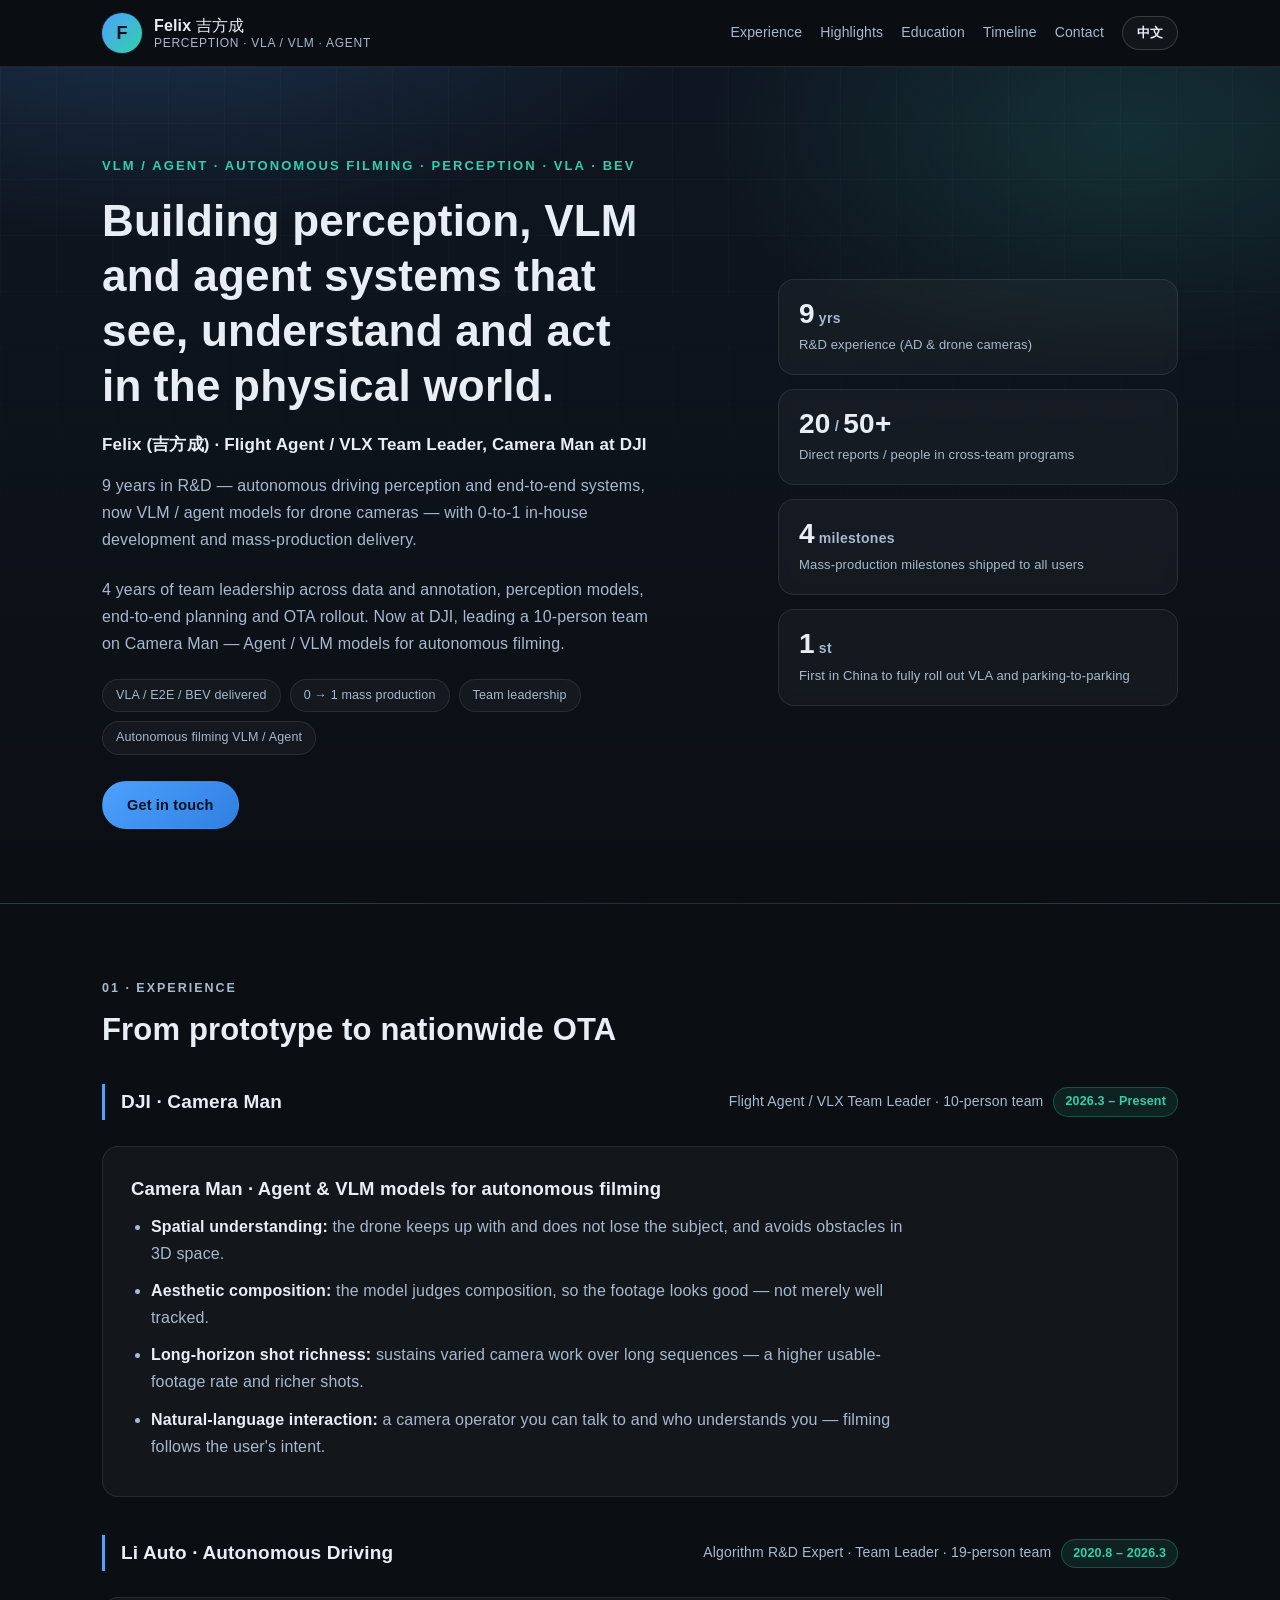
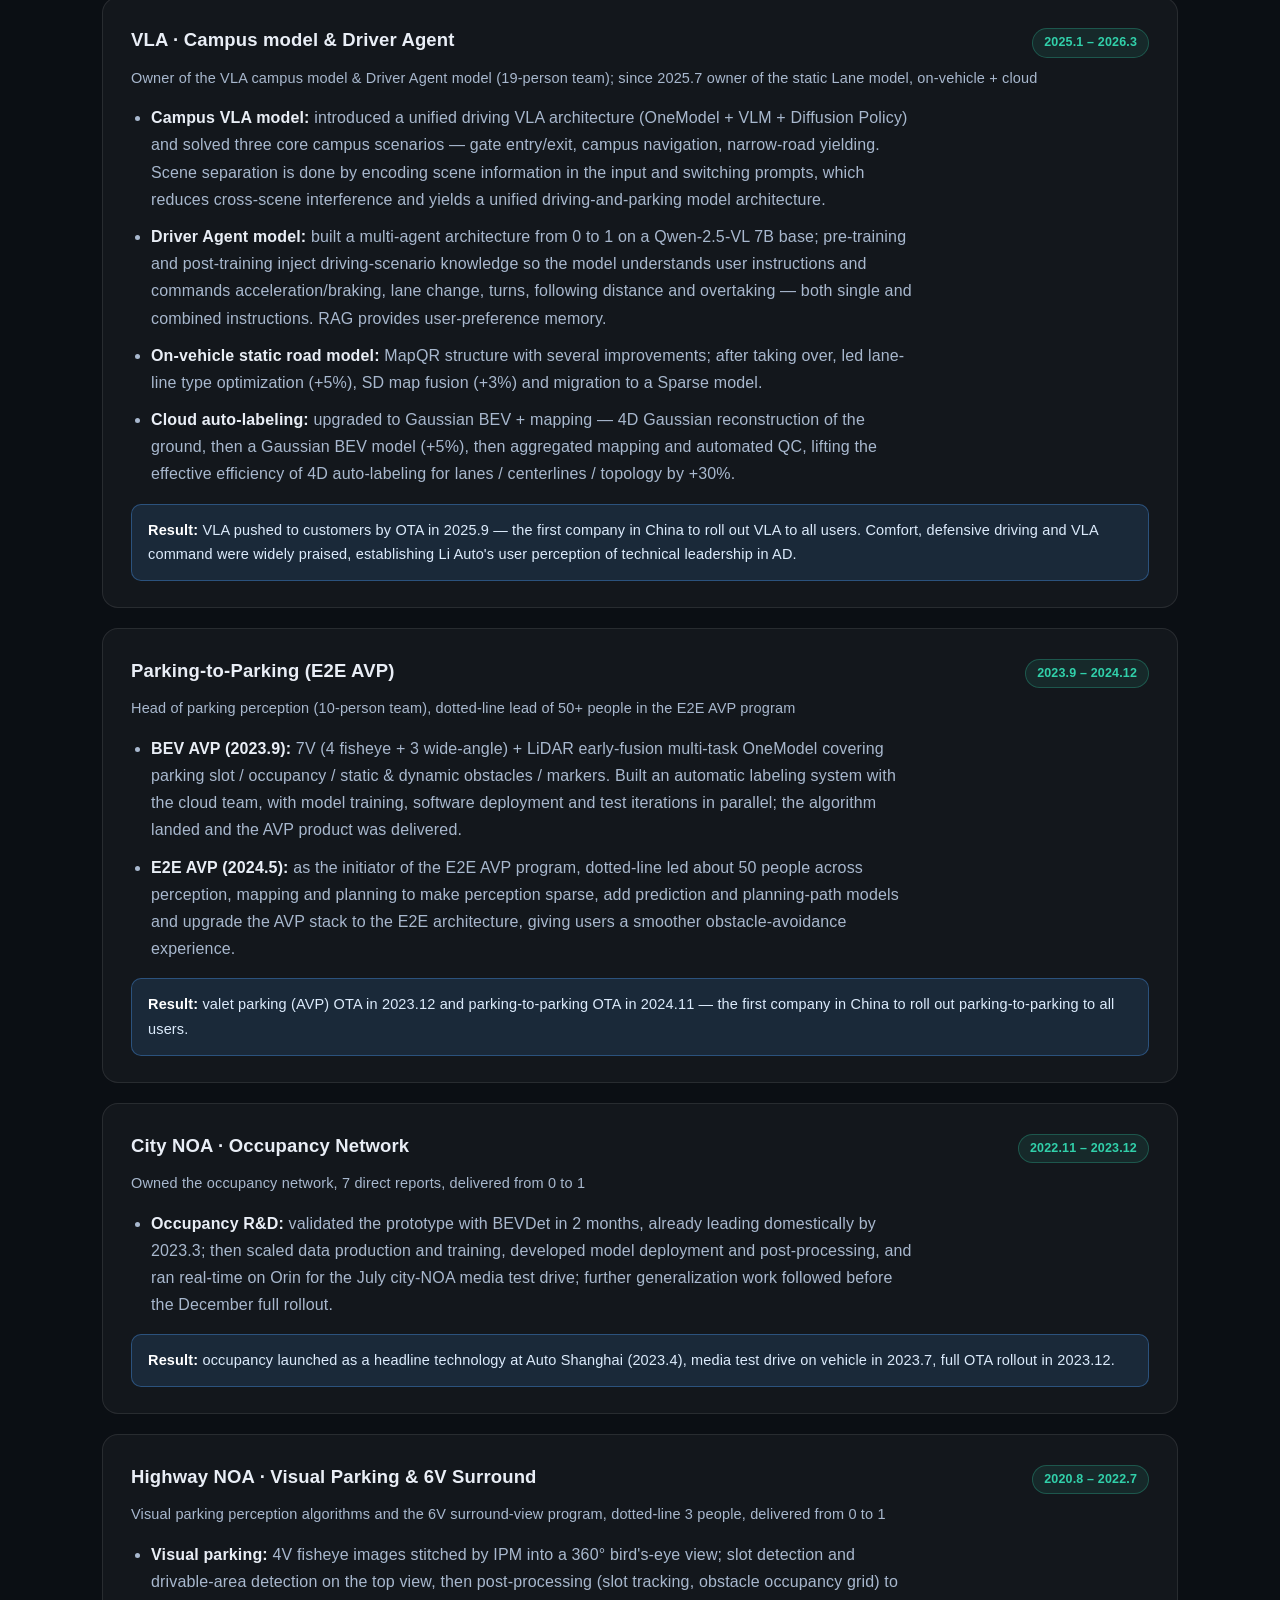
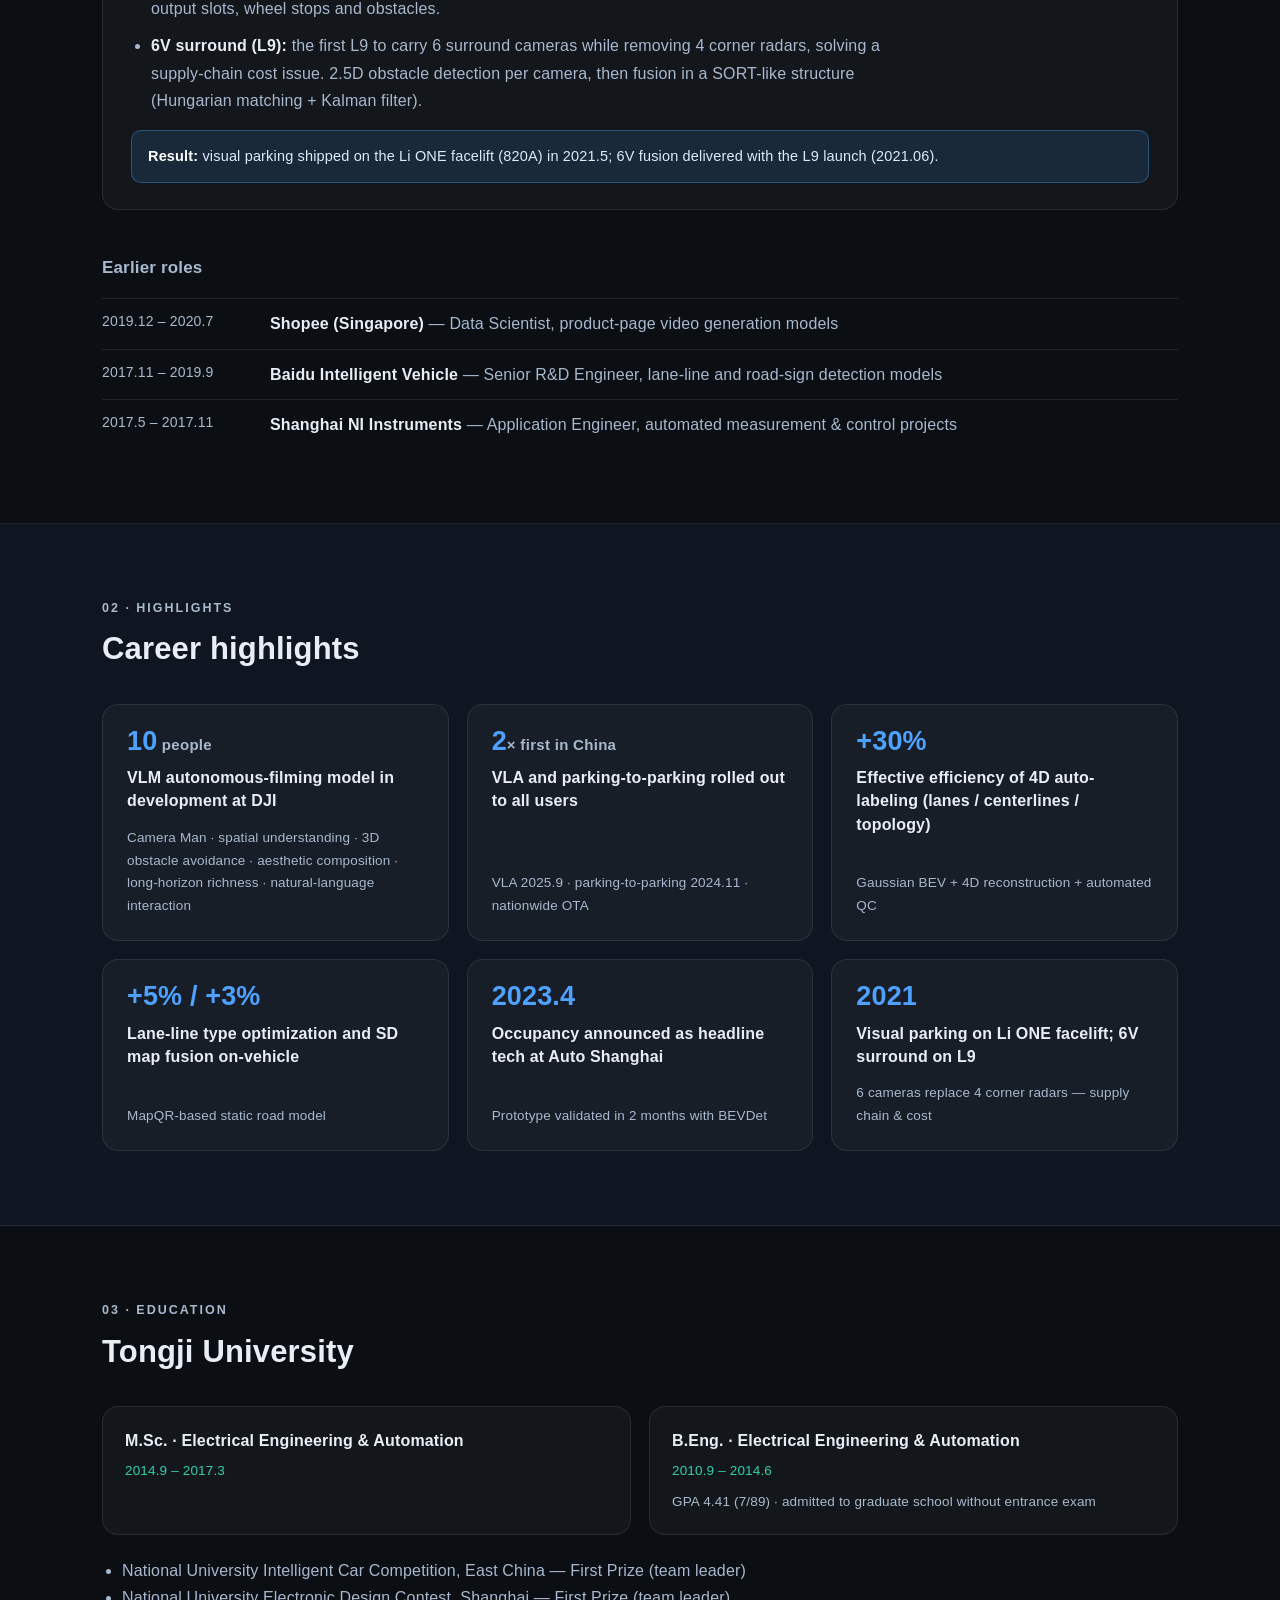
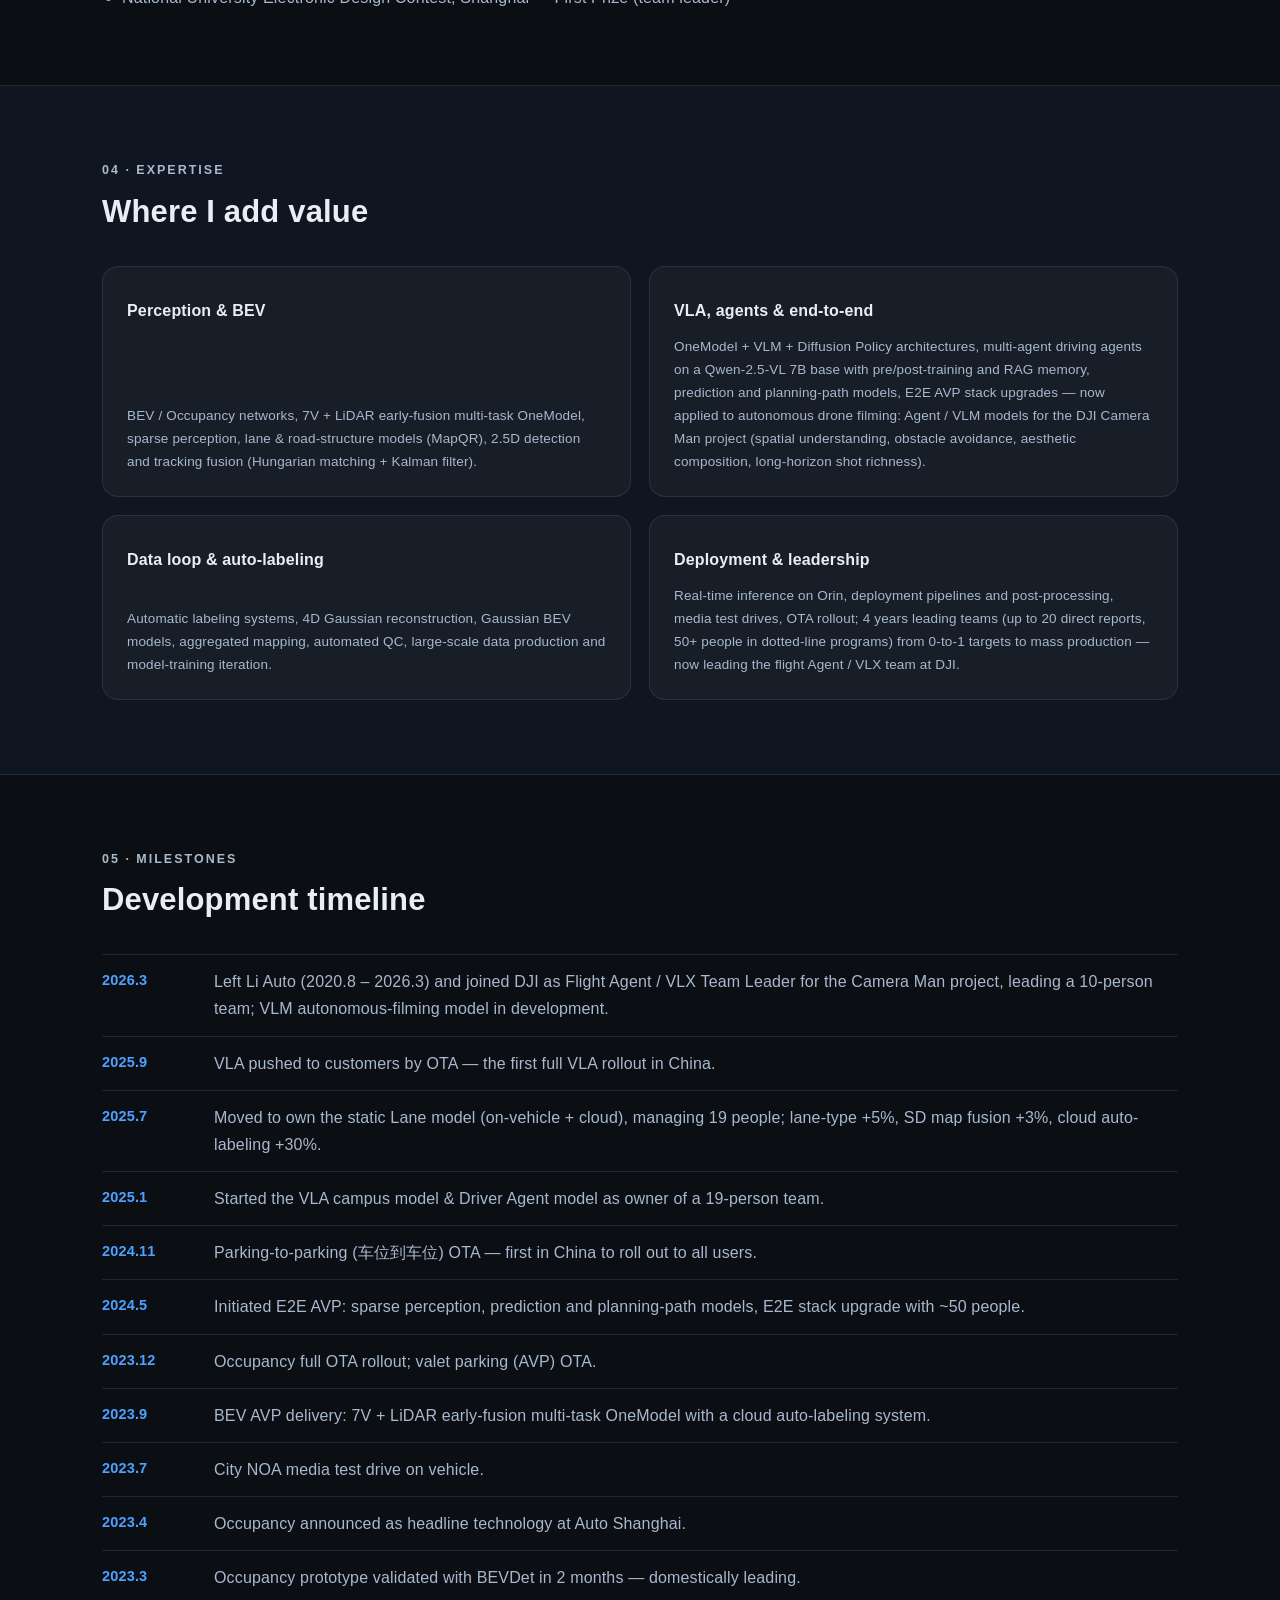
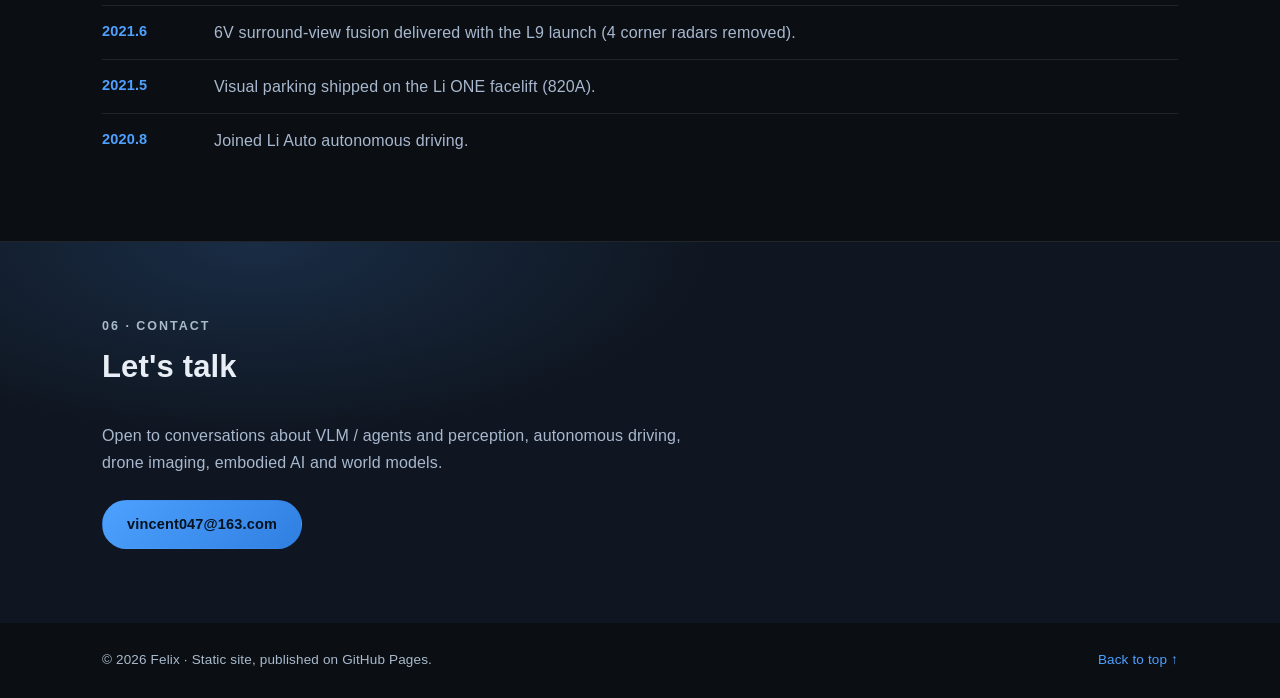
==== commit 00e1eaa3: "DJI Camera Man: add natural-language interaction feature, model in development; titles: Flight Agent" ====
--- a/index.html
+++ b/index.html
@@ -4,14 +4,14 @@
 <meta charset="utf-8">
 <meta name="viewport" content="width=device-width, initial-scale=1">
 <title>Felix 吉方成｜VLM / Agent · 自主运镜 · 自动驾驶感知</title>
-<meta name="description" content="Felix（吉方成），大疆创新 Camera Man 项目 Agent / VLM 模型研发负责人（10 人团队），已交付 VLM 自主运镜拍摄模型，具备空间理解（跟得上、跟不丢、三维避障）、美学构图与长时序镜头丰富度能力。9 年研发工作经历（智能驾驶 8 年：百度智能汽车 2017.11–2019.9、理想汽车 2020.8–2026.3），4 年团队管理经验（实线 20 人 / 虚线 50+ 人），负责 VLA、E2E 车位到车位、BEV Occupancy、周视 6V 等从 0 到 1 自研与量产落地项目。">
+<meta name="description" content="Felix（吉方成），大疆创新 Camera Man 项目飞行 Agent / VLX Team Leader（10 人团队），研发 VLM 自主运镜拍摄模型，具备空间理解（跟得上、跟不丢、三维避障）、美学构图、长时序镜头丰富度与自然语言交互能力。9 年研发工作经历（智能驾驶 8 年：百度智能汽车 2017.11–2019.9、理想汽车 2020.8–2026.3），4 年团队管理经验（实线 20 人 / 虚线 50+ 人），负责 VLA、E2E 车位到车位、BEV Occupancy、周视 6V 等从 0 到 1 自研与量产落地项目。">
 <meta name="author" content="Felix">
 <meta name="theme-color" content="#0b0f14">
 <link rel="canonical" href="https://fangchengji.github.io/">
 <link rel="icon" href="assets/img/favicon.svg" type="image/svg+xml">
 <meta property="og:type" content="profile">
 <meta property="og:title" content="Felix 吉方成｜VLM / Agent · 自主运镜 · 自动驾驶感知">
-<meta property="og:description" content="大疆 Camera Man 项目 Agent / VLM 模型研发负责人（10 人团队）· VLM 自主运镜已交付 · 9 年研发工作经历 · 4 年团队管理">
+<meta property="og:description" content="大疆 Camera Man 项目飞行 Agent / VLX Team Leader（10 人团队）· VLM 自主运镜研发中 · 9 年研发工作经历 · 4 年团队管理">
 <link rel="stylesheet" href="assets/css/style.css">
 <script type="application/ld+json">
 {
@@ -20,7 +20,7 @@
   "url": "https://fangchengji.github.io/",
   "name": "Felix",
   "alternateName": "吉方成",
-  "jobTitle": "Camera Man 项目 Agent / VLM 模型研发负责人 / Agent & VLM Model R&D Owner, Camera Man (DJI)",
+  "jobTitle": "飞行 Agent / VLX Team Leader, Camera Man (DJI)",
   "worksFor": { "@type": "Organization", "name": "大疆创新", "alternateName": "DJI" },
   "alumniOf": { "@type": "CollegeOrUniversity", "name": "同济大学", "alternateName": "Tongji University" },
   "knowsAbout": ["Vision-Language Models", "LLM Agents", "Autonomous Cinematography", "Autonomous Driving", "Vision Perception", "VLA", "Drone Camera", "End-to-End Planning", "BEV", "Occupancy Network", "Data Loop"],
@@ -63,11 +63,13 @@
       <p class="kicker" data-en="VLM / Agent · Autonomous Filming · Perception · VLA · BEV"
          data-zh="VLM / Agent · 自主运镜 · 感知 · VLA · BEV">VLM / Agent · Autonomous Filming · Perception · VLA · BEV</p>
       <h1 data-en="Building perception, VLM and agent systems that see, understand and act in the physical world."
-          data-zh="构建感知、VLM 与 Agent 系统，让机器看懂、理解并在物理世界中行动。">Building perception, VLM and agent systems that see, understand and act in the physical world.</h1>
-      <p class="hero-role" data-en="Felix (吉方成) · Agent / VLM Model R&amp;D Owner, Camera Man at DJI"
-         data-zh="Felix（吉方成）· 大疆创新 Camera Man 项目 Agent / VLM 模型研发负责人">Felix (吉方成) · Agent / VLM Model R&amp;D Owner, Camera Man at DJI</p>
-      <p class="hero-focus" data-en="9 years in R&amp;D — autonomous driving perception and end-to-end systems, now VLM / agent models for drone cameras — with 0-to-1 in-house development and mass-production delivery; 4 years of team leadership (20 direct reports, 50+ people in cross-team programs), across data and annotation, perception models, end-to-end planning and OTA rollout. Now at DJI, leading a 10-person team on Camera Man — Agent / VLM models for autonomous filming."
-         data-zh="9 年研发工作经历（智能驾驶感知与端到端系统，现做无人机 Camera 的 VLM / Agent 模型），有 0-1 自研量产落地经验；4 年团队管理经验，实线带 20 人团队，有虚线负责 50+ 人项目经验。工作在数据与标注、感知模型、端到端规划到 OTA 推送的完整闭环上。现于大疆创新带领 10 人团队，负责 Camera Man 项目的 Agent / VLM 模型研发。">9 years in R&amp;D — autonomous driving perception and end-to-end systems, now VLM / agent models for drone cameras — with 0-to-1 in-house development and mass-production delivery; 4 years of team leadership (20 direct reports, 50+ people in cross-team programs), across data and annotation, perception models, end-to-end planning and OTA rollout. Now at DJI, leading a 10-person team on Camera Man — Agent / VLM models for autonomous filming.</p>
+          data-zh="构建感知、VLM 与 <span class='nw'>Agent 系统</span>，让机器看懂、理解并在<span class='nw'>物理世界</span>中行动。">Building perception, VLM and agent systems that see, understand and act in the physical world.</h1>
+      <p class="hero-role" data-en="Felix (吉方成) · Flight Agent / VLX Team Leader, Camera Man at DJI"
+         data-zh="Felix（吉方成）· 大疆创新 Camera Man 项目飞行 Agent / VLX Team Leader">Felix (吉方成) · Flight Agent / VLX Team Leader, Camera Man at DJI</p>
+      <p class="hero-focus" data-en="9 years in R&amp;D — autonomous driving perception and end-to-end systems, now VLM / agent models for drone cameras — with 0-to-1 in-house development and mass-production delivery."
+         data-zh="9 年研发工作经历：从智能驾驶感知与<span class='nw'>端到端系统</span>，到如今无人机相机的 <span class='nw'>VLM / Agent 模型</span>，均有 0→1 自研与量产落地经验。">9 years in R&amp;D — autonomous driving perception and end-to-end systems, now VLM / agent models for drone cameras — with 0-to-1 in-house development and mass-production delivery.</p>
+      <p class="hero-focus" data-en="4 years of team leadership across data and annotation, perception models, end-to-end planning and OTA rollout. Now at DJI, leading a 10-person team on Camera Man — Agent / VLM models for autonomous filming."
+         data-zh="4 年团队管理：横跨数据标注、感知模型、<span class='nw'>端到端规划</span>到 OTA 推送的完整闭环。现于<span class='nw'>大疆创新</span>带领 10 人团队，负责 Camera Man 项目飞行 Agent / VLM 模型研发。">4 years of team leadership across data and annotation, perception models, end-to-end planning and OTA rollout. Now at DJI, leading a 10-person team on Camera Man — Agent / VLM models for autonomous filming.</p>
       <div class="chips">
         <span class="chip" data-en="VLA / E2E / BEV delivered" data-zh="VLA / E2E / BEV 项目落地">VLA / E2E / BEV delivered</span>
         <span class="chip" data-en="0 → 1 mass production" data-zh="0 → 1 自研量产">0 → 1 mass production</span>
@@ -81,20 +83,20 @@
 
     <aside class="hero-stats">
       <div class="stat">
-        <b>9<span data-en=" yrs" data-zh=" 年"> yrs</span></b>
+        <b>9<span class="unit" data-en="yrs" data-zh="年">yrs</span></b>
         <span data-en="R&amp;D experience (AD &amp; drone cameras)" data-zh="研发工作经历（智驾 + 无人机）">R&amp;D experience (AD &amp; drone cameras)</span>
       </div>
       <div class="stat">
-        <b>20<span data-en=" / 50+" data-zh=" / 50+"> / 50+</span></b>
-        <span data-en="Direct reports / cross-team people" data-zh="实线团队 / 虚线项目人数">Direct reports / cross-team people</span>
+        <b>20<span class="sep">/</span>50+</b>
+        <span data-en="Direct reports / people in cross-team programs" data-zh="实线团队 / 虚线负责的项目人数">Direct reports / people in cross-team programs</span>
       </div>
       <div class="stat">
-        <b>4</b>
-        <span data-en="Mass-production milestones shipped to all users" data-zh="国内/全量量产交付里程碑">Mass-production milestones shipped to all users</span>
+        <b>4<span class="unit" data-en="milestones" data-zh="个">milestones</span></b>
+        <span data-en="Mass-production milestones shipped to all users" data-zh="国内 / 全量量产交付里程碑">Mass-production milestones shipped to all users</span>
       </div>
       <div class="stat">
-        <b>1<span data-en="st" data-zh="st">st</span></b>
-        <span data-en="In China to fully roll out VLA and parking-to-parking" data-zh="国内首个 VLA / 车位到车位全量推送">In China to fully roll out VLA and parking-to-parking</span>
+        <b>1<span class="unit" data-en="st" data-zh="个">st</span></b>
+        <span data-en="First in China to fully roll out VLA and parking-to-parking" data-zh="国内首个 VLA / 车位到车位全量推送">First in China to fully roll out VLA and parking-to-parking</span>
       </div>
     </aside>
   </div>
@@ -108,32 +110,29 @@
 
     <div class="org-head">
       <div class="org-name"><span data-en="DJI · Camera Man" data-zh="大疆创新 · Camera Man 项目">DJI · Camera Man</span></div>
-      <div class="org-role" data-en="Agent / VLM Model R&amp;D Owner · 10-person team · 2026.3 – Present" data-zh="Agent / VLM 模型研发负责人 · 10 人团队 · 2026.3 – 至今">Agent / VLM Model R&amp;D Owner · 10-person team · 2026.3 – Present</div>
+      <div class="org-role"><span data-en="Flight Agent / VLX Team Leader · 10-person team" data-zh="飞行 Agent / VLX Team Leader · 10 人团队">Flight Agent / VLX Team Leader · 10-person team</span><span class="period">2026.3 – <span data-en="Present" data-zh="至今">Present</span></span></div>
     </div>
 
     <!-- Camera Man: autonomous filming -->
     <article class="project">
       <header>
-        <h3><span data-en="Camera Man · Agent &amp; VLM models for autonomous filming" data-zh="Camera Man · 自主运镜的 Agent / VLM 模型">Camera Man · Agent &amp; VLM models for autonomous filming</span>
-          <span class="period">2026.3 – <span data-en="Present" data-zh="至今">Present</span></span></h3>
-        <p class="role" data-en="Owner of Agent / VLM model R&amp;D for the Camera Man project, leading a 10-person team"
-           data-zh="Camera Man 项目 Agent / VLM 模型研发负责人，带领 10 人团队">Owner of Agent / VLM model R&amp;D for the Camera Man project, leading a 10-person team</p>
-      </header>
-      <ul>
-        <li data-en="<b>VLM autonomous-filming model (delivered):</b> spatial understanding — the drone keeps up with and does not lose the subject, and avoids obstacles in 3D space."
-            data-zh="<b>VLM 自主运镜拍摄模型（已交付）：</b>具备空间理解能力——跟得上、跟不丢目标，并能躲避三维空间中的障碍物。"><b>VLM autonomous-filming model (delivered):</b> spatial understanding — keeps up with and does not lose the subject, and avoids obstacles in 3D space.</li>
+        <h3><span data-en="Camera Man · Agent &amp; VLM models for autonomous filming" data-zh="Camera Man · 自主运镜的 Agent / VLM 模型">Camera Man · Agent &amp; VLM models for autonomous filming</span></h3>
+      </header>
+      <ul>
+        <li data-en="<b>Spatial understanding:</b> the drone keeps up with and does not lose the subject, and avoids obstacles in 3D space."
+            data-zh="<b>空间理解能力：</b>跟得上、跟不丢目标，并能躲避三维空间中的障碍物。"><b>Spatial understanding:</b> the drone keeps up with and does not lose the subject, and avoids obstacles in 3D space.</li>
         <li data-en="<b>Aesthetic composition:</b> the model judges composition, so the footage looks good — not merely well tracked."
             data-zh="<b>美学构图能力：</b>具备美学构图判断，画面拍得好看，而不只是跟得稳。"><b>Aesthetic composition:</b> the model judges composition so the footage looks good, not merely well tracked.</li>
         <li data-en="<b>Long-horizon shot richness:</b> sustains varied camera work over long sequences — a higher usable-footage rate and richer shots."
             data-zh="<b>长时序丰富度：</b>长时序下镜头丰富，成片率高。"><b>Long-horizon shot richness:</b> varied camera work over long sequences — higher usable-footage rate and richer shots.</li>
-      </ul>
-      <p class="result" data-en="<b>Result:</b> VLM autonomous-filming model delivered — spatial understanding (tracks without losing the subject, avoids 3D obstacles), aesthetic composition and long-horizon shot richness."
-         data-zh="<b>成果：</b>已交付 VLM 自主运镜拍摄模型——空间理解（跟得上、跟不丢、三维避障）、美学构图与长时序镜头丰富度。"><b>Result:</b> VLM autonomous-filming model delivered — spatial understanding, aesthetic composition and long-horizon shot richness.</p>
+        <li data-en="<b>Natural-language interaction:</b> a camera operator you can talk to and who understands you — filming follows the user's intent."
+            data-zh="<b>自然语言交互：</b>可沟通、懂你的摄影师，按用户意图拍摄。"><b>Natural-language interaction:</b> a camera operator you can talk to and who understands you — filming follows the user's intent.</li>
+      </ul>
     </article>
 
     <div class="org-head">
       <div class="org-name"><span data-en="Li Auto · Autonomous Driving" data-zh="理想汽车 · 自动驾驶">Li Auto · Autonomous Driving</span></div>
-      <div class="org-role" data-en="Algorithm R&amp;D Expert · 2020.8 – 2026.3" data-zh="算法研发专家 · 2020.8 – 2026.3">Algorithm R&amp;D Expert · 2020.8 – 2026.3</div>
+      <div class="org-role"><span data-en="Algorithm R&amp;D Expert · Team Leader · 19-person team" data-zh="算法研发专家 · Team Leader · 19 人团队">Algorithm R&amp;D Expert · 19-person team</span><span class="period">2020.8 – 2026.3</span></div>
     </div>
 
     <!-- VLA -->
@@ -232,22 +231,17 @@
 <section id="highlights" class="section alt">
   <div class="wrap">
     <p class="section-kicker" data-en="02 · Highlights" data-zh="02 · 代表成果">02 · Highlights</p>
-    <h2 data-en="What shipped" data-zh="已交付的成果">What shipped</h2>
+    <h2 data-en="Career highlights" data-zh="代表成果">Career highlights</h2>
     <div class="grid">
       <div class="card">
-        <b class="metric">Camera Man</b>
-        <h4 data-en="VLM autonomous-filming model delivered at DJI" data-zh="大疆 VLM 自主运镜拍摄模型已交付">VLM autonomous-filming model delivered at DJI</h4>
-        <p data-en="Spatial understanding · 3D obstacle avoidance · aesthetic composition · long-horizon richness" data-zh="空间理解 · 三维避障 · 美学构图 · 长时序丰富度">Spatial understanding · 3D obstacle avoidance · aesthetic composition · long-horizon richness</p>
-      </div>
-      <div class="card">
-        <b class="metric">1<span data-en="st" data-zh="st">st</span></b>
-        <h4 data-en="VLA rolled out to all users in China" data-zh="国内首个 VLA 全量推送用户">VLA rolled out to all users in China</h4>
-        <p data-en="2025.9 · OTA" data-zh="2025.9 · OTA 推送">2025.9 · OTA</p>
-      </div>
-      <div class="card">
-        <b class="metric">1<span data-en="st" data-zh="st">st</span></b>
-        <h4 data-en="Parking-to-parking rolled out to all users" data-zh="国内首个车位到车位全量推送">Parking-to-parking rolled out to all users</h4>
-        <p data-en="2024.11 · first in China" data-zh="2024.11 · 国内首个">2024.11 · first in China</p>
+        <b class="metric">10<span data-en=" people" data-zh=" 人"> people</span></b>
+        <h4 data-en="VLM autonomous-filming model in development at DJI" data-zh="大疆 VLM 自主运镜拍摄模型研发中">VLM autonomous-filming model in development at DJI</h4>
+        <p data-en="Camera Man · spatial understanding · 3D obstacle avoidance · aesthetic composition · long-horizon richness · natural-language interaction" data-zh="Camera Man 项目 · 空间理解 · 三维避障 · 美学构图 · 长时序丰富度 · 自然语言交互">Camera Man · spatial understanding · 3D obstacle avoidance · aesthetic composition · long-horizon richness</p>
+      </div>
+      <div class="card">
+        <b class="metric">2<span data-en="× first in China" data-zh="× 国内首个">× first in China</span></b>
+        <h4 data-en="VLA and parking-to-parking rolled out to all users" data-zh="VLA 与车位到车位全量推送">VLA and parking-to-parking rolled out to all users</h4>
+        <p data-en="VLA 2025.9 · parking-to-parking 2024.11 · nationwide OTA" data-zh="VLA 2025.9 · 车位到车位 2024.11 · OTA 推送">VLA 2025.9 · parking-to-parking 2024.11 · nationwide OTA</p>
       </div>
       <div class="card">
         <b class="metric">+30%</b>
@@ -316,7 +310,7 @@
       </div>
       <div class="card">
         <h4 data-en="Deployment &amp; leadership" data-zh="部署与团队管理">Deployment &amp; leadership</h4>
-        <p data-en="Real-time inference on Orin, deployment pipelines and post-processing, media test drives, OTA rollout; 4 years leading teams (20 direct reports, 50+ people in dotted-line programs) from 0-to-1 targets to mass production." data-zh="Orin 上实时推理、部署链路与后处理、媒体试驾、OTA 全量推送；4 年团队管理经验（实线 20 人，虚线 50+ 人），从 0 到 1 交付目标到量产落地。">Real-time inference on Orin, deployment pipelines and post-processing, media test drives, OTA rollout; 4 years leading teams (20 direct reports, 50+ dotted-line) from 0-to-1 targets to mass production.</p>
+        <p data-en="Real-time inference on Orin, deployment pipelines and post-processing, media test drives, OTA rollout; 4 years leading teams (up to 20 direct reports, 50+ people in dotted-line programs) from 0-to-1 targets to mass production — now leading the flight Agent / VLX team at DJI." data-zh="Orin 上实时推理、部署链路与后处理、媒体试驾、OTA 全量推送；4 年团队管理经验（实线最多 20 人，虚线 50+ 人），从 0 到 1 交付目标到量产落地——现于大疆带领飞行 Agent / VLX 团队。">Real-time inference on Orin, deployment pipelines and post-processing, media test drives, OTA rollout; 4 years leading teams (20 direct reports, 50+ dotted-line) from 0-to-1 targets to mass production.</p>
       </div>
     </div>
   </div>
@@ -328,7 +322,7 @@
     <p class="section-kicker" data-en="05 · Milestones" data-zh="05 · 项目时间线">05 · Milestones</p>
     <h2 data-en="Development timeline" data-zh="研发时间线">Development timeline</h2>
     <ul class="news">
-      <li><span class="when">2026.3</span><span class="what" data-en="Left Li Auto (2020.8 – 2026.3) and joined DJI as owner of Agent / VLM model R&amp;D for the Camera Man project, leading a 10-person team; VLM autonomous-filming model delivered." data-zh="离开理想汽车（2020.8 – 2026.3），加入大疆创新，担任 Camera Man 项目 Agent / VLM 模型研发负责人，带领 10 人团队；已交付 VLM 自主运镜拍摄模型。">Left Li Auto (2020.8 – 2026.3) and joined DJI as owner of Agent / VLM model R&amp;D for the Camera Man project.</span></li>
+      <li><span class="when">2026.3</span><span class="what" data-en="Left Li Auto (2020.8 – 2026.3) and joined DJI as Flight Agent / VLX Team Leader for the Camera Man project, leading a 10-person team; VLM autonomous-filming model in development." data-zh="离开理想汽车（2020.8 – 2026.3），加入大疆创新，担任 Camera Man 项目飞行 Agent / VLX Team Leader，带领 10 人团队；VLM 自主运镜拍摄模型研发中。">Left Li Auto (2020.8 – 2026.3) and joined DJI as Flight Agent / VLX Team Leader for the Camera Man project.</span></li>
       <li><span class="when">2025.9</span><span class="what" data-en="VLA pushed to customers by OTA — the first full VLA rollout in China." data-zh="VLA 项目 OTA 推送用户，国内首个 VLA 全量推送。">VLA pushed to customers by OTA — the first full VLA rollout in China.</span></li>
       <li><span class="when">2025.7</span><span class="what" data-en="Moved to own the static Lane model (on-vehicle + cloud), managing 19 people; lane-type +5%, SD map fusion +3%, cloud auto-labeling +30%." data-zh="组织调整转为负责静态模型（Lane model）车端与云端，管理 19 人；车道线类型 +5%、SD 地图融合 +3%、云端自动标注 +30%。">Moved to own the static Lane model (on-vehicle + cloud), managing 19 people; lane-type +5%, SD map fusion +3%, cloud auto-labeling +30%.</span></li>
       <li><span class="when">2025.1</span><span class="what" data-en="Started the VLA campus model &amp; Driver Agent model as owner of a 19-person team." data-zh="VLA 园区模型 &amp; 司机 Agent 模型负责人，管理 19 人团队。">Started the VLA campus model &amp; Driver Agent model as owner of a 19-person team.</span></li>
--- a/assets/css/style.css
+++ b/assets/css/style.css
@@ -8,7 +8,7 @@
   --line-2:rgba(255,255,255,.16);
   --fg:#e9eef6;
   --fg-dim:#a8b8ce;
-  --fg-dim-2:#94a6bd;
+  --fg-dim-2:#a9bacc;
   --accent:#4ea1ff;
   --accent-2:#31d0aa;
   --amber:#ffb454;
@@ -81,7 +81,8 @@
   padding:88px 22px 74px;
 }
 .kicker{font-size:13px;letter-spacing:.16em;text-transform:uppercase;color:var(--accent-2);margin:0 0 16px;font-weight:600}
-.hero h1{font-size:clamp(28px,3.9vw,44px);line-height:1.25;margin:0 0 18px;font-weight:750;letter-spacing:.005em}
+.nw{white-space:nowrap}
+.hero h1{font-size:clamp(28px,3.9vw,44px);line-height:1.25;margin:0 0 18px;font-weight:750;letter-spacing:.005em;text-wrap:balance}
 .hero-role{color:var(--fg);font-weight:600;margin:0 0 12px;font-size:17px}
 .hero-focus{color:var(--fg-dim);margin:0 0 22px;max-width:62ch}
 .chips{display:flex;flex-wrap:wrap;gap:9px;margin-bottom:26px}
@@ -92,8 +93,8 @@
 .actions{display:flex;flex-wrap:wrap;gap:12px}
 .btn{
   display:inline-block;font-size:14.5px;font-weight:600;color:var(--fg);
-  background:var(--panel);border:1px solid var(--line-2);border-radius:10px;
-  padding:11px 20px;transition:.16s;
+  background:var(--panel);border:1px solid var(--line-2);border-radius:999px;
+  padding:11px 24px;transition:.16s;
 }
 .btn:hover{text-decoration:none;border-color:var(--accent);background:rgba(78,161,255,.12);transform:translateY(-1px)}
 .btn-primary{background:linear-gradient(135deg,#4ea1ff,#2f7fe0);border-color:transparent;color:#04121f}
@@ -103,8 +104,10 @@
   background:var(--panel);border:1px solid var(--line);border-radius:var(--radius);
   padding:18px 20px;backdrop-filter:blur(6px);
 }
-.stat b{display:block;font-size:26px;font-weight:750;color:var(--fg);letter-spacing:.01em}
-.stat span{display:block;font-size:13px;color:var(--fg-dim-2);margin-top:2px}
+.stat b{display:flex;align-items:baseline;gap:4px;font-size:28px;font-weight:750;color:var(--fg);letter-spacing:.01em;line-height:1.15}
+.stat b .unit{font-size:14px;font-weight:600;color:var(--fg-dim)}
+.stat .sep{font-size:15px;font-weight:600;color:var(--fg-dim-2);align-self:center}
+.stat span{display:block;font-size:13px;color:var(--fg-dim-2);margin-top:4px}
 
 /* ---------- sections ---------- */
 .section{padding:74px 0;border-bottom:1px solid var(--line)}
@@ -116,11 +119,12 @@
 
 /* org */
 .org-head{
-  display:flex;flex-wrap:wrap;justify-content:space-between;gap:8px;align-items:baseline;
+  display:flex;flex-wrap:wrap;justify-content:space-between;gap:8px;align-items:center;
   border-left:3px solid var(--accent);padding:2px 0 2px 16px;margin-bottom:26px;
 }
+.project + .org-head{margin-top:38px}
 .org-name{font-size:19px;font-weight:700}
-.org-role{font-size:14px;color:var(--fg-dim-2)}
+.org-role{font-size:14px;color:var(--fg-dim-2);display:flex;align-items:center;gap:10px;flex-wrap:wrap}
 
 /* project */
 .project{
@@ -161,6 +165,7 @@
 .card{background:var(--panel);border:1px solid var(--line);border-radius:var(--radius);padding:22px 24px;display:flex;flex-direction:column}
 .card:hover{border-color:var(--line-2)}
 .metric{display:block;font-size:27px;font-weight:750;color:var(--accent);line-height:1.1}
+.metric span{font-size:15px;font-weight:600;color:var(--fg-dim);letter-spacing:.02em}
 .card h4{font-size:16px;margin:10px 0 4px;font-weight:680;line-height:1.45}
 .card p{margin:0;color:var(--fg-dim);font-size:13.5px}
 .card p:last-child{margin-top:auto;padding-top:10px}
@@ -197,13 +202,17 @@
   .hero-inner{grid-template-columns:1fr;gap:34px;padding:64px 22px 56px}
   .grid,.grid-2{grid-template-columns:1fr 1fr}
   .two-col{grid-template-columns:1fr}
+  .hero-stats{grid-template-columns:1fr 1fr;gap:12px}
 }
 @media (max-width:640px){
   .head-inner{height:auto;padding:12px 0;flex-direction:column;align-items:flex-start;gap:8px}
   .menu{gap:10px 12px;align-items:center}
   .menu a{font-size:13px}
   .grid,.grid-2{grid-template-columns:1fr}
+  .hero-stats{grid-template-columns:1fr 1fr}
   .project{padding:20px 18px}
+  .project header h3{display:block}
+  .project header h3 .period{margin-top:8px}
   .timeline-list .when,.news .when{flex:0 0 auto}
   .section{padding:56px 0}
 }
